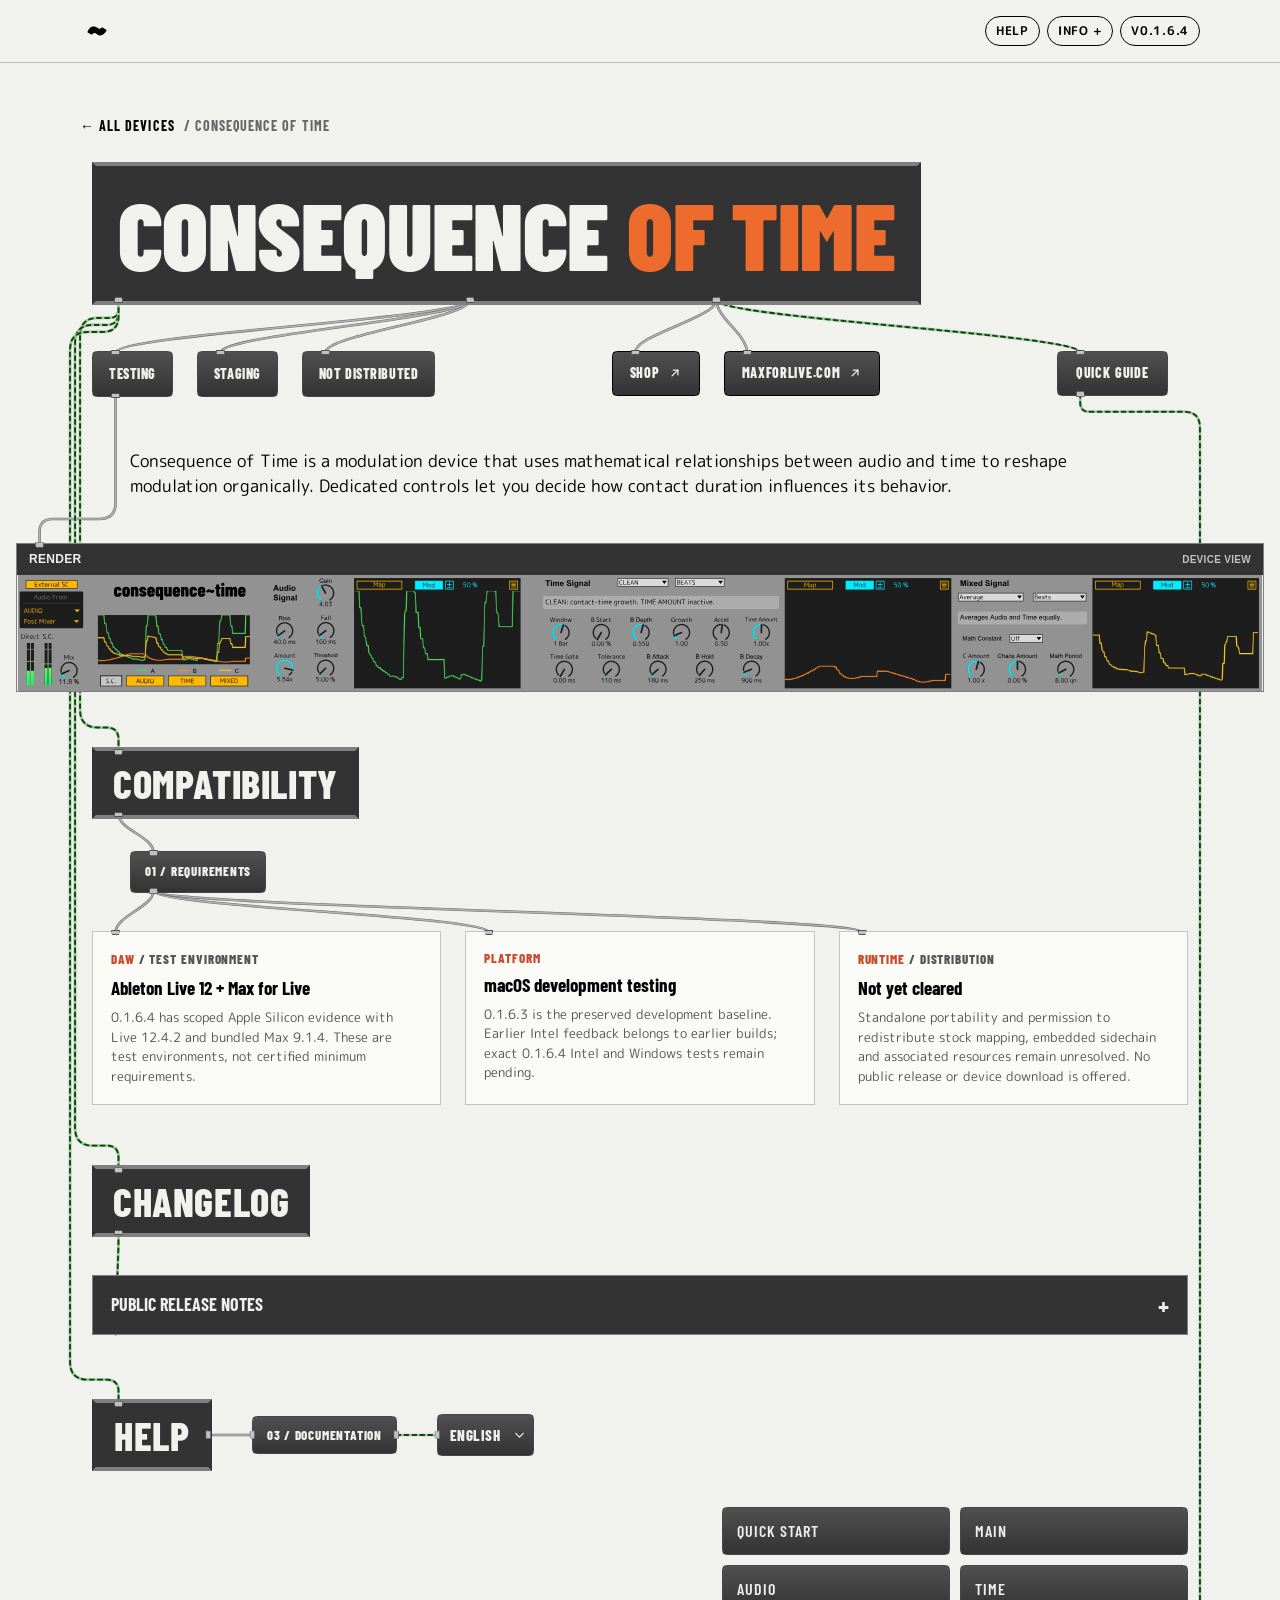
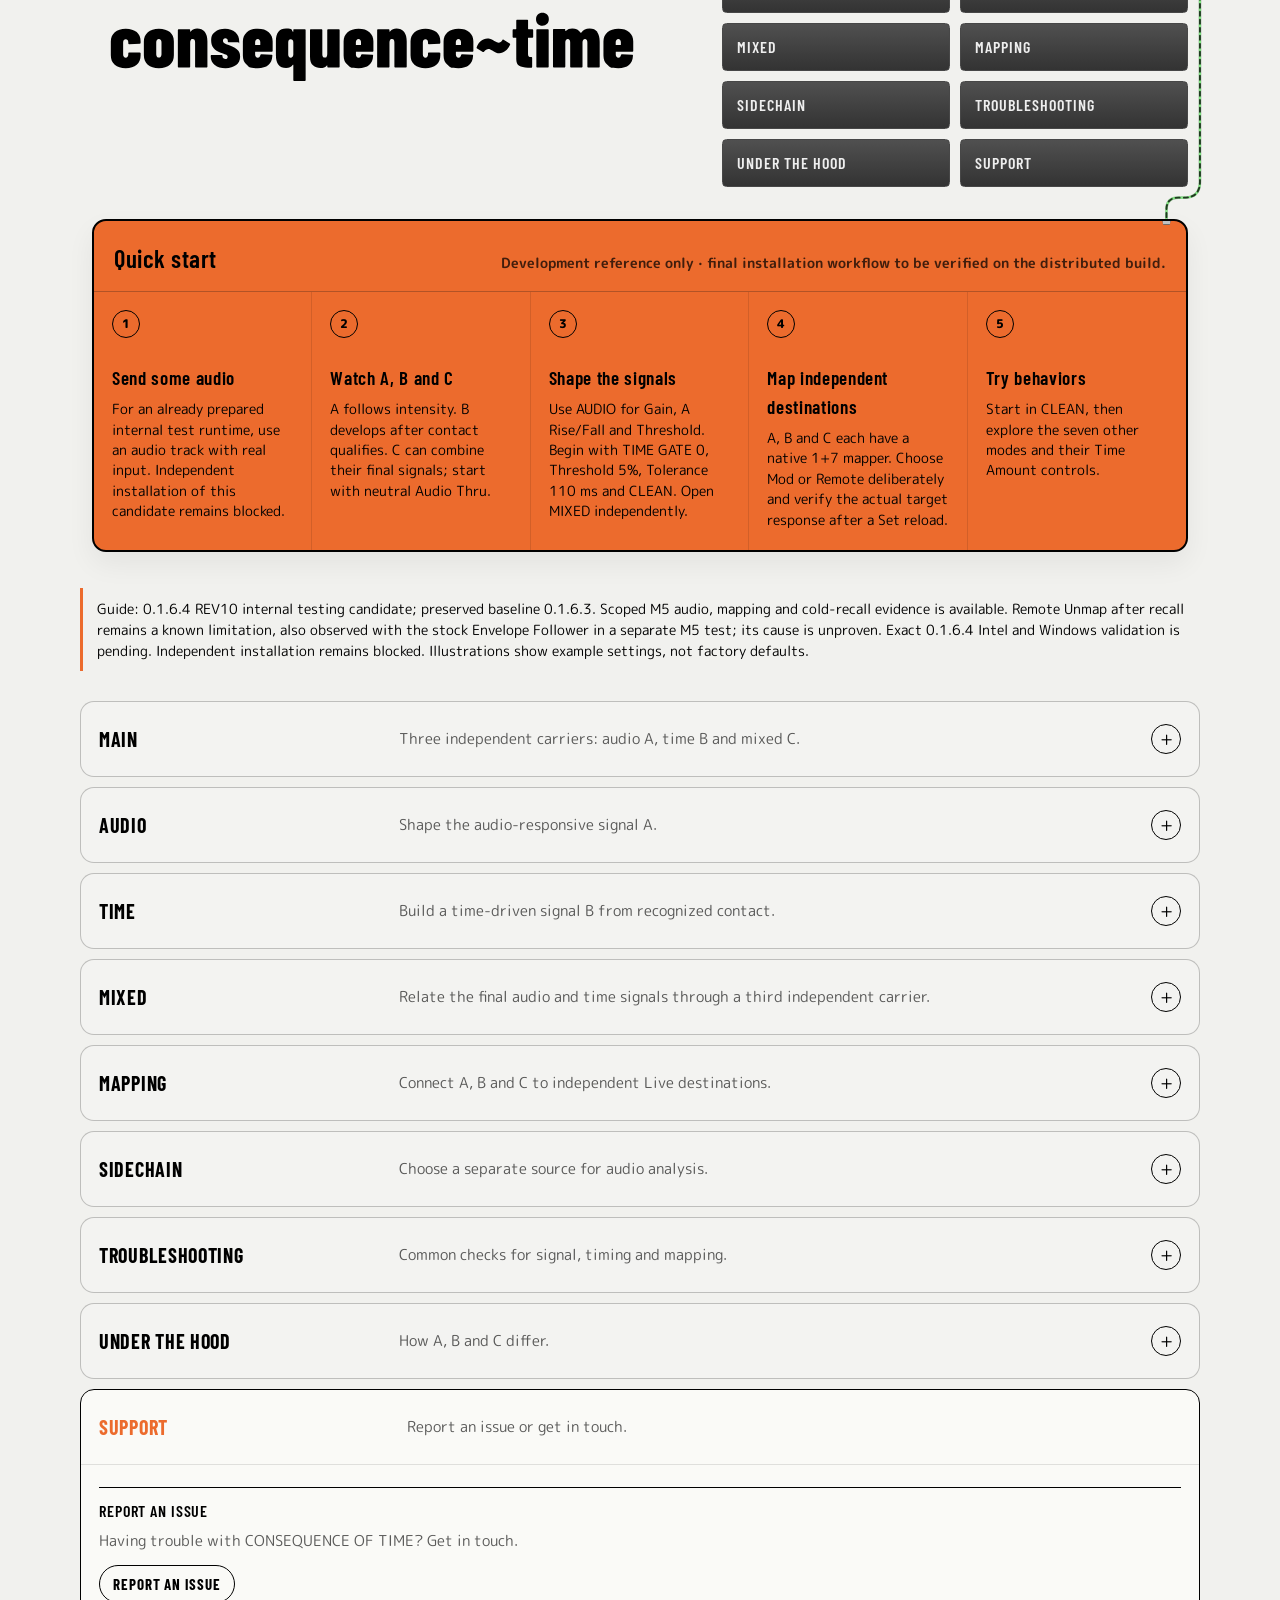
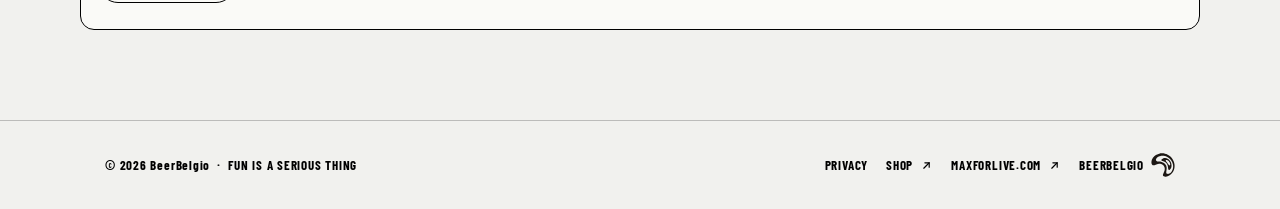
==== consequence-of-time/index.html @ 4d308d4b "Add files via upload" ====
<!DOCTYPE html>

<html lang="en"><head><meta charset="utf-8"/><meta content="width=device-width,initial-scale=1" name="viewport"/><meta content="Consequence of Time: B4M4L development documentation preview, compatibility and support." name="description"/><title>Consequence of Time — B4~M4L</title><link href="../assets/brand/favicon-tilde.svg" rel="icon" type="image/svg+xml"/>
<link href="../assets/fonts/barlow-condensed/font.css?v=1fdd6c9837" rel="stylesheet"/>
<link href="../assets/fonts/m-plus-rounded-1c/font.css?v=44ba9e7308" rel="stylesheet"/><link href="../assets/css/site.css?v=0f21d0e35e" rel="stylesheet"/>
<style>


    :root {
      --ink: #000000;
      --paper: #f1f1ee;
      --paper-2: #f4f4f0;
      --panel: #fafaf7;
      --accent: #ec6b2d;
      --accent-deep: #c94b2e;
      --green: #6a9e5d;
      --muted: rgba(0, 0, 0, 0.64);
      --hair: rgba(0, 0, 0, 0.11);
      --hair-strong: rgba(0, 0, 0, 0.22);
      --radius: 14px;
      --shadow: 0 12px 28px rgba(0, 0, 0, 0.06);
      --content: 1120px;
      --font-body: "M PLUS Rounded 1c", ui-rounded, system-ui, -apple-system, BlinkMacSystemFont, "Segoe UI", sans-serif;
      --font-display: "Barlow Condensed", "Arial Narrow", sans-serif;
      --mono: "SFMono-Regular", Consolas, "Liberation Mono", Menlo, monospace;
      --sticky-offset: 78px;
    }

    * { box-sizing: border-box; }
    html { scroll-behavior: smooth; }
    body {
      margin: 0;
      min-height: 100vh;
      background: var(--paper);
      color: var(--ink);
      font-family: var(--font-body);
      font-size: 15px;
      line-height: 1.52;
      -webkit-font-smoothing: antialiased;
      text-rendering: optimizeLegibility;
    }

    a { color: inherit; text-decoration-thickness: 1px; text-underline-offset: 3px; }
    button, summary { font: inherit; }
    .hero-brand,
    h1,
    .quick-header h2,
    .quick-step h3,
    .section-title,
    .card h3,
    .nav-link {
      font-family: var(--font-display);
    }

    .topbar {
      position: sticky;
      top: 0;
      z-index: 20;
      border-bottom: 1px solid var(--hair-strong);
      background: color-mix(in srgb, var(--paper) 92%, transparent);
      backdrop-filter: blur(14px);
      -webkit-backdrop-filter: blur(14px);
    }

    .topbar-inner {
      width: min(calc(100% - 20px), var(--content));
      margin: 0 auto;
      min-height: 62px;
      display: grid;
      grid-template-columns: auto minmax(0, 1fr) auto;
      align-items: center;
      gap: 12px;
      padding: 7px 0;
    }

    .brand {
      display: flex;
      align-items: center;
      min-width: 0;
      flex: 0 0 auto;
      color: inherit;
      text-decoration: none;
    }

    .mini-logo-wrap {
      position: relative;
      width: 34px;
      height: 34px;
      display: block;
      flex: 0 0 auto;
      transition: transform .15s ease;
    }
    .mini-logo {
      position: absolute;
      inset: 0;
      width: 34px;
      height: 34px;
      display: block;
      object-fit: contain;
      transition: opacity .15s ease;
    }
    .mini-logo.orange { opacity: 0; }
    .brand:hover .mini-logo.black,
    .brand:focus-visible .mini-logo.black { opacity: 0; }
    .brand:hover .mini-logo.orange,
    .brand:focus-visible .mini-logo.orange { opacity: 1; }
    .brand:active .mini-logo-wrap { transform: scale(.94); }

    .sticky-nav {
      display: none;
      min-width: 0;
      width: 100%;
      padding: 2px 0;
      gap: 6px;
    }
    body.nav-docked .sticky-nav {
      display: grid;
      grid-template-columns: repeat(7, minmax(0, 1fr)) minmax(110px, 1.7fr) repeat(3, minmax(0, 1fr));
    }

    .top-actions {
      display: flex;
      align-items: center;
      justify-content: flex-end;
      gap: 7px;
      flex-wrap: nowrap;
      justify-self: end;
      white-space: nowrap;
    }


    .chip, .mini-button, .nav-link {
      min-height: 30px;
      border: 1px solid var(--ink);
      border-radius: 999px;
      background: transparent;
      color: var(--ink);
      display: inline-flex;
      align-items: center;
      justify-content: center;
      gap: 7px;
      padding: 5px 10px;
      font-size: 12px;
      font-weight: 700;
      letter-spacing: 0.06em;
      text-transform: uppercase;
      text-decoration: none;
      white-space: nowrap;
    }


    .mini-button {
      cursor: pointer;
      transition: background .15s ease, color .15s ease, transform .15s ease;
    }
    .mini-button:hover { background: var(--ink); color: var(--paper); }
    .mini-button:active { transform: translateY(1px); }
    .mini-button.is-negative {
      background: var(--ink);
      color: var(--paper);
    }
    .mini-button.is-negative:hover {
      background: transparent;
      color: var(--ink);
    }
main {
      width: min(calc(100% - 28px), var(--content));
      margin: 0 auto;
      padding: 52px 0 90px;
    }

    .hero {
      display: grid;
      grid-template-columns: minmax(0, 1.12fr) minmax(340px, .88fr);
      gap: 38px;
      align-items: stretch;
      margin-bottom: 32px;
    }

    .eyebrow {
      margin: 0 0 10px;
      font-size: 12px;
      font-weight: 800;
      letter-spacing: 0.12em;
      text-transform: uppercase;
      color: var(--accent-deep);
    }

    h1 {
      margin: 0;
      font-family: var(--font-display);
      font-size: clamp(78px, 10.4vw, 136px);
      line-height: .9;
      letter-spacing: .025em;
      font-weight: 900;
      text-transform: uppercase;
      white-space: nowrap;
    }

    .hero-lede {
      max-width: 720px;
      margin: 0;
      font-size: clamp(17px, 1.9vw, 22px);
      line-height: 1.34;
      letter-spacing: -0.01em;
      font-weight: 400;
    }

    .hero-copy {
      min-height: 100%;
      display: flex;
      flex-direction: column;
      justify-content: space-between;
      align-items: flex-start;
    }

    .hero-brand {
      margin: 0;
      font-family: var(--font-display);
      font-size: clamp(18px, 2.2vw, 28px);
      line-height: 1;
      font-weight: 600;
      letter-spacing: .05em;
      text-transform: uppercase;
    }

    .hero-menu {
      align-self: stretch;
      display: grid;
      grid-template-columns: repeat(2, minmax(0, 1fr));
      grid-auto-rows: 1fr;
      gap: 10px;
      padding: 0;
    }

    .hero-menu .nav-link {
      min-height: 48px;
      justify-content: flex-start;
      border-radius: 12px;
      padding: 10px 14px;
      font-size: 16px;
      font-weight: 600;
    }

    .sticky-nav .nav-link {
      width: 100%;
      min-height: 32px;
      border-radius: 999px;
      padding: 5px 10px;
      font-size: 13px;
      font-weight: 600;
      letter-spacing: .045em;
    }

    .nav-link {
      border-color: var(--hair-strong);
      transition: border-color .15s ease, background .15s ease, color .15s ease;
    }
    .nav-link:hover { border-color: var(--ink); background: rgba(255,255,255,.18); }
    .nav-link.active { border-color: var(--accent); background: var(--accent); color: var(--ink); }



    .quick-start {
      scroll-margin-top: var(--sticky-offset);
      border: 2px solid var(--ink);
      border-radius: var(--radius);
      background: var(--accent);
      color: var(--ink);
      box-shadow: var(--shadow);
      overflow: hidden;
      margin-bottom: 18px;
    }

    .quick-header {
      display: flex;
      align-items: baseline;
      justify-content: space-between;
      gap: 18px;
      padding: 18px 20px 14px;
      border-bottom: 1px solid rgba(28, 23, 19, .28);
    }
    .quick-header h2 {
      margin: 0;
      font-size: 25px;
      font-weight: 600;
      letter-spacing: .02em;
    }
    .quick-header p {
      margin: 0;
      font-size: 14px;
      font-weight: 600;
      opacity: .72;
    }

    .quick-grid {
      display: grid;
      grid-template-columns: repeat(6, minmax(0, 1fr));
    }

    .quick-step {
      min-height: 238px;
      padding: 18px 18px 20px;
      display: flex;
      flex-direction: column;
      align-items: stretch;
      gap: 16px;
      border-right: 1px solid rgba(28, 23, 19, .28);
      border-bottom: 1px solid rgba(28, 23, 19, .28);
      grid-column: span 2;
    }
    .quick-step:nth-child(3) { border-right: 0; }
    .quick-step:nth-child(4),
    .quick-step:nth-child(5) {
      grid-column: span 3;
      border-bottom: 0;
    }
    .quick-step:nth-child(5) { border-right: 0; }
    .quick-step.no-media { min-height: 168px; }
    .quick-copy { min-width: 0; }
    .quick-media {
      margin: auto 0 0;
      border: 1px solid rgba(28, 23, 19, .38);
      border-radius: 10px;
      overflow: hidden;
      background: rgba(255,255,255,.26);
      min-height: 118px;
      display: grid;
      place-items: center;
    }
    .quick-media img {
      display: block;
      width: 100%;
      height: auto;
      max-height: 210px;
      object-fit: contain;
    }
    .step-no {
      display: block;
      width: 28px;
      height: 28px;
      border: 1.5px solid var(--ink);
      border-radius: 50%;
      line-height: 25px;
      text-align: center;
      font-weight: 800;
      font-size: 12px;
      margin-bottom: 26px;
    }
    .quick-step h3 {
      margin: 0 0 6px;
      font-size: 19px;
      font-weight: 600;
      letter-spacing: .035em;
    }
    .quick-step p {
      margin: 0;
      font-size: 14px;
      line-height: 1.46;
    }

    .manual {
      display: grid;
      gap: 10px;
    }

    details.manual-section,
    section.manual-section.support-section {
      border: 1px solid var(--hair-strong);
      border-radius: var(--radius);
      background: rgba(255,255,255,.18);
      overflow: hidden;
      scroll-margin-top: var(--sticky-offset);
      transition: background .15s ease, border-color .15s ease;
    }
    details.manual-section[open] {
      background: var(--panel);
      border-color: var(--ink);
    }
    details.manual-section[open] .section-title { color: var(--accent); }

    details.manual-section > summary,
    .support-section > .support-heading {
      list-style: none;
      cursor: pointer;
      display: grid;
      grid-template-columns: minmax(150px, .55fr) minmax(0, 1.45fr) auto;
      gap: 24px;
      align-items: center;
      min-height: 74px;
      padding: 14px 18px;
      user-select: none;
    }
    details.manual-section > summary::-webkit-details-marker { display: none; }
    .support-section {
      background: var(--panel) !important;
      border-color: var(--ink) !important;
    }
    .support-section .section-title { color: var(--accent); }
    .support-section > .support-heading { cursor: default; }

    /* Only the Support email control: 125% size and high-contrast interaction. */
    #support-email {
      min-height: 38px;
      padding: 7px 13px;
      font-size: 15px;
      background: transparent;
      border: 1px solid var(--ink);
      color: var(--ink);
      touch-action: manipulation;
    }
    #support-email:hover,
    #support-email:active,
    #support-email:focus-visible {
      background: var(--accent);
      color: var(--ink);
    }
    #support-email:focus-visible {
      outline: 2px solid var(--ink);
      outline-offset: 3px;
    }

    .section-title {
      font-size: 20px;
      font-weight: 700;
      letter-spacing: .035em;
      text-transform: uppercase;
    }
    .section-summary {
      color: var(--muted);
      font-size: 15px;
    }
    .section-toggle {
      width: 30px;
      height: 30px;
      border-radius: 50%;
      border: 1px solid var(--ink);
      display: grid;
      place-items: center;
      font-size: 18px;
      line-height: 1;
      transition: transform .18s ease, background .18s ease, color .18s ease;
    }
    details[open] .section-toggle {
      transform: rotate(45deg);
      background: var(--ink);
      color: var(--paper);
    }

    .section-body {
      border-top: 1px solid var(--hair);
      padding: 22px 18px 24px;
    }

    .section-grid {
      display: grid;
      grid-template-columns: repeat(2, minmax(0, 1fr));
      gap: 12px;
    }
    .section-grid.three { grid-template-columns: repeat(3, minmax(0, 1fr)); }

    .card {
      border-top: 1px solid var(--ink);
      padding: 11px 0 2px;
    }
    .card h3 {
      margin: 0 0 7px;
      font-size: 16px;
      font-weight: 600;
      text-transform: uppercase;
      letter-spacing: .055em;
    }
    .card p, .card li {
      font-size: 15px;
      color: var(--muted);
    }
    .card p { margin: 0; }
    .card ul, .card ol { margin: 8px 0 0; padding-left: 18px; }
    .card li + li { margin-top: 5px; }

    .control-table {
      display: grid;
      grid-template-columns: minmax(120px, .58fr) minmax(0, 1.42fr);
      border-top: 1px solid var(--ink);
      margin-top: 4px;
    }
    .control-table > div {
      padding: 9px 0;
      border-bottom: 1px solid var(--hair);
      font-size: 15px;
    }
    .control-table .label {
      padding-right: 16px;
      font-weight: 750;
      letter-spacing: .02em;
    }
    .control-table .value { color: var(--muted); }

    .pill-list {
      display: flex;
      flex-wrap: wrap;
      gap: 7px;
      margin-top: 9px;
    }
    .pill {
      border: 1px solid var(--hair-strong);
      border-radius: 999px;
      padding: 4px 8px;
      font-size: 12.5px;
      font-weight: 700;
      letter-spacing: .025em;
    }

    .callout {
      border: 1px solid var(--ink);
      border-left-width: 7px;
      border-radius: 10px;
      padding: 13px 14px;
      margin-top: 14px;
      background: rgba(255,255,255,.18);
    }
    .callout.warning { border-left-color: var(--accent-deep); }
    .callout.ok { border-left-color: var(--green); }
    .callout strong {
      display: block;
      margin-bottom: 4px;
      font-size: 12px;
      text-transform: uppercase;
      letter-spacing: .07em;
    }
    .callout p { margin: 0; font-size: 15px; color: var(--muted); }

    .status-line {
      display: flex;
      gap: 8px;
      align-items: center;
      flex-wrap: wrap;
      margin-top: 10px;
    }
    .state-dot {
      width: 8px;
      height: 8px;
      border-radius: 50%;
      background: var(--hair-strong);
    }
    .state-dot.ok { background: var(--green); }
    .state-dot.progress { background: var(--accent); }
    .state-dot.planned { background: var(--accent-deep); }
    .status-copy { font-size: 13.5px; color: var(--muted); }

    code {
      font-family: var(--mono);
      font-size: .92em;
      background: rgba(28,23,19,.07);
      border-radius: 5px;
      padding: 1px 4px;
    }

    .help-media {
      margin-top: 16px;
      border: 1px solid var(--hair-strong);
      border-radius: 12px;
      overflow: hidden;
      background: var(--panel);
    }
    .help-media img {
      display: block;
      width: 100%;
      height: auto;
    }
    .help-media figcaption {
      padding: 9px 11px;
      border-top: 1px solid var(--hair);
      color: var(--muted);
      font-size: 13px;
    }

    .footer {
      display: grid;
      grid-template-columns: minmax(0, 1fr) auto minmax(0, 1fr);
      align-items: center;
      gap: 16px;
      margin-top: 48px;
      padding-top: 16px;
      border-top: 2px solid var(--ink);
      font-size: 12px;
      color: var(--muted);
      white-space: nowrap;
    }
    .footer-left { justify-self: start; min-width: 0; }
    .footer-center { justify-self: center; color: var(--ink); font-weight: 700; }
    .footer-right { justify-self: end; }
    .footer a { color: inherit; text-decoration: none; }
    .footer a:hover, .footer a:focus-visible { color: var(--accent-deep); }
    .footer-wordmark {
      display: block;
      width: 96px;
      height: auto;
    }

    .manifest-error {
      display: none;
      margin: 18px 0;
      border: 2px solid var(--accent-deep);
      border-radius: var(--radius);
      padding: 16px;
      background: rgba(201,75,46,.07);
      font-size: 14px;
    }
    .manifest-error.visible { display: block; }

    @media (max-width: 860px) {
      .hero { grid-template-columns: 1fr; align-items: start; }
      .hero-menu { min-height: 260px; }
      body.nav-docked .topbar-inner { grid-template-columns: auto minmax(0,1fr) auto; }
      body.nav-docked .sticky-nav {
        grid-column: 1 / -1;
        grid-row: 2;
        grid-template-columns: repeat(auto-fit, minmax(110px, 1fr));
      }
      body.nav-docked .sticky-nav .nav-link {
        min-height: 34px;
        padding: 6px 10px;
        font-size: 15px;
        letter-spacing: .045em;
      }
      .quick-grid { grid-template-columns: repeat(2, minmax(0, 1fr)); }
      .quick-step,
      .quick-step:nth-child(4),
      .quick-step:nth-child(5) {
        grid-column: auto;
        border-right: 1px solid rgba(28, 23, 19, .28);
        border-bottom: 1px solid rgba(28, 23, 19, .28);
      }
      .quick-step:nth-child(2n) { border-right: 0; }
      .quick-step:last-child { grid-column: 1 / -1; border-right: 0; border-bottom: 0; }
      .quick-media { min-height: 110px; }
      details.manual-section > summary, .support-section > .support-heading { grid-template-columns: minmax(130px,.6fr) 1fr auto; gap: 16px; }
      .section-grid.three { grid-template-columns: 1fr 1fr; }
    }

    @media (max-width: 620px) {
      :root { --sticky-offset: 128px; }
      .topbar-inner { padding: 7px 0; gap: 7px; }
      .top-actions { justify-self: end; gap: 5px; }
      .chip, .mini-button { min-height: 28px; padding: 4px 8px; font-size: 10.5px; }
      #support-email { min-height: 35px; padding: 5px 10px; font-size: 13.125px; }
      .mini-logo { width: 32px; height: 32px; }
      body.nav-docked .sticky-nav {
        grid-column: 1 / -1;
        grid-row: 2;
        display: grid;
        grid-template-columns: repeat(auto-fit, minmax(110px, 1fr));
        gap: 5px;
        width: 100%;
      }
      .sticky-nav .nav-link {
        min-height: 34px;
        padding: 6px 6px;
        font-size: 15px;
        letter-spacing: .025em;
        overflow: hidden;
        text-overflow: ellipsis;
      }
      .hero-menu { grid-template-columns: 1fr 1fr; min-height: 300px; }
      .hero-menu .nav-link { font-size: 15px; min-height: 50px; }
      main { padding-top: 34px; }
      h1 { font-size: clamp(66px, 20vw, 96px); line-height: .92; letter-spacing: .02em; }
      .quick-grid { grid-template-columns: 1fr; }
      .quick-step,
      .quick-step:nth-child(4),
      .quick-step:nth-child(5),
      .quick-step:nth-child(2n) {
        grid-column: auto;
        border-right: 0;
        border-bottom: 1px solid rgba(28, 23, 19, .28);
        padding: 18px;
      }
      .quick-step:last-child { border-bottom: 0; }
      details.manual-section > summary, .support-section > .support-heading { grid-template-columns: 1fr auto; gap: 10px; }
      .section-summary { grid-column: 1 / -1; grid-row: 2; }
      .section-grid, .section-grid.three { grid-template-columns: 1fr; }
      .control-table { grid-template-columns: 1fr; }
      .control-table .label { padding-bottom: 1px; border-bottom: 0; }
      .control-table .value { padding-top: 1px; }
      .footer {
        grid-template-columns: minmax(0, 1fr) auto minmax(0, 1fr);
        gap: 6px;
        font-size: clamp(8.5px, 2.45vw, 10.5px);
      }
      .footer-wordmark { width: clamp(62px, 18vw, 82px); }
    }

    @media (prefers-reduced-motion: reduce) {
      *, *::before, *::after { scroll-behavior: auto !important; transition: none !important; }
    }
  

    .mini-logo.single { position: static; width: 20px; height: 20px; }
    .sticky-nav { display:flex; align-items:center; gap:6px; flex-wrap:wrap; min-width:0; width:100%; padding:2px 0; }
    .sticky-nav .section-link { display:none; }
    .sticky-nav .nav-help-link { display:inline-flex; }
    body.nav-docked .sticky-nav .nav-help-link { display:none; }
    body.nav-docked .sticky-nav .section-link { display:inline-flex; }
    body.nav-docked .sticky-nav { display:flex; }
    .topbar-inner { grid-template-columns:auto minmax(0,1fr) auto; }
    .top-actions { gap:7px; }
    .device-actions a .link-arrow, .site-home-footer .link-arrow, .topbar .link-arrow { width:14px; height:14px; }
    .hero-device-wordmark { display:block; width:min(100%,540px); height:auto; }
    .hero-copy { justify-content:center; }
    .support-button { min-height:38px; padding:11px 20px; font:700 14px/1 var(--font-display); letter-spacing:.06em; text-transform:uppercase; border:1px solid var(--ink); border-radius:999px; background:transparent; color:var(--ink); display:inline-flex; align-items:center; justify-content:center; text-decoration:none; transition:background .15s ease,color .15s ease,transform .15s ease; }
    .support-button:hover, .support-button:focus-visible { background:var(--accent); color:var(--ink); }
    .support-button:active { transform:translateY(1px); }
    .site-device-footer { margin-top:32px; border-top:1px solid #888; padding:23px 0 45px; }
    .site-device-footer .site-shell { width:min(calc(100% - 28px), var(--content)); margin:0 auto; display:flex; justify-content:space-between; gap:20px; align-items:center; flex-wrap:wrap; }
    .link-arrow { display:inline-flex; width:14px; height:14px; flex:0 0 auto; }
    .link-arrow svg { width:100%; height:100%; display:block; stroke:currentColor; }
    .device-card:hover .link-arrow, .device-card:focus-visible .link-arrow { color: var(--accent); }

    .site-device-footer nav { display:flex; gap:20px; flex-wrap:wrap; }
    .site-device-footer a { color:inherit; text-decoration:none; font:700 14px var(--font-display); }
    .site-footer-brand { display:flex; align-items:center; gap:18px; flex-wrap:wrap; }
    .site-footer-beerbelgio { display:inline-flex; align-items:center; gap:10px; text-decoration:none; font:700 14px var(--font-display); }
    .site-footer-beerbelgio img { width:24px; height:24px; display:block; }
    .site-footer-meta { font:700 13px var(--font-display); letter-spacing:.06em; }
    .site-home-footer a:hover, .site-home-footer a:focus-visible, .device-actions a:hover, .device-actions a:focus-visible { color: var(--accent-deep); }
    .device-actions a, .site-home-footer a { display:inline-flex; align-items:center; gap:8px; }
    .device-cover-copy h2 { margin-bottom:24px; }
    .section-title { font-family: var(--font-display); }
    .chip { flex:0 0 auto; }
    @media(max-width:900px){ .sticky-nav .nav-link{white-space:normal; min-width:0;} }
    @media(max-width:700px){ .topbar-inner { grid-template-columns:auto minmax(0,1fr) auto; } .sticky-nav { justify-content:flex-start; } }
    @media(max-width:620px){ .hero-menu { grid-template-columns:repeat(2,minmax(0,1fr)); } .hero-menu .nav-link{white-space:normal; overflow-wrap:anywhere;} .site-device-footer .site-shell, .site-footer-brand { align-items:flex-start; } .site-footer-brand{gap:10px; flex-direction:column;} }

  
    /* v0.3: consistent device overview, landscape device screenshot area. */
    .device-cover {display:flex;flex-direction:column;gap:26px;min-height:0;margin-bottom:58px;}
    .device-cover-copy {display:flex;flex-direction:column;align-items:flex-start;min-width:0;max-width:100%;}
    .device-cover-copy > p {max-width:90ch;}
    .device-cover-art {width:100%;aspect-ratio:2.6/1;min-height:235px;max-height:470px;padding:35px;}
    .device-cover-art img {max-height:300px;width:100%;max-width:850px;object-fit:contain;}
    .device-cover-copy h2 {font-size:clamp(57px,8.2vw,110px);line-height:.83;}
    .topbar-inner {display:grid;grid-template-columns:auto minmax(0,1fr) auto;align-items:center;gap:12px;min-height:62px;}
    .top-actions {grid-column:3;grid-row:1;display:flex;align-items:center;justify-self:end;gap:7px;flex-wrap:nowrap;white-space:nowrap;}
    .nav-help-button {display:inline-flex;min-width:0;flex:0 0 auto;}
    .sticky-nav,.sticky-nav .section-link {display:none;}
    body.nav-docked .nav-help-button {display:none;}
    body.nav-docked .sticky-nav {display:grid;grid-column:2;grid-row:1;grid-template-columns:repeat(12,minmax(0,1fr));align-items:stretch;gap:5px;width:100%;min-width:0;}
    body.nav-docked .sticky-nav .section-link {display:flex;width:100%;min-width:0;min-height:32px;padding:5px 4px;white-space:normal;overflow-wrap:anywhere;text-overflow:clip;text-align:center;font-size:clamp(10px,.9vw,13px);line-height:1.1;}
    .hero-copy {justify-content:center;}
    .hero-device-wordmark {max-width:560px;width:min(100%,560px);max-height:200px;object-fit:contain;object-position:left center;}
    .site-home-footer .site-shell {width:min(calc(100% - 28px),var(--content));}
    @media (max-width:1020px) {
      body.nav-docked .topbar-inner {grid-template-columns:auto minmax(0,1fr) auto;}
      body.nav-docked .sticky-nav {grid-column:1/-1;grid-row:2;grid-template-columns:repeat(auto-fit,minmax(82px,1fr));}
      body.nav-docked .sticky-nav .section-link {min-height:33px;font-size:12px;padding:6px 7px;}
    }
    @media (max-width:620px) {
      .device-cover-art {aspect-ratio:2/1;min-height:180px;padding:22px;}
      .device-cover-copy h2 {font-size:clamp(46px,12vw,73px);}
      .topbar-inner {gap:7px;}
      body.nav-docked .sticky-nav {grid-template-columns:repeat(auto-fit,minmax(82px,1fr));gap:5px;}
      body.nav-docked .sticky-nav .section-link {min-height:34px;line-height:1.15;font-size:13px;padding:6px 5px;}
      .hero-device-wordmark{max-height:145px;}
    }

    /* Keep the COT overview title at the same visual scale as Bridge while fitting its longer word. */
    @media(min-width:1021px) {body.nav-docked .sticky-nav {grid-template-columns:repeat(10,minmax(0,1fr));}}
    .cot-page .device-cover-copy h2 {font-size:clamp(49px,7.5vw,104px);}
    @media(max-width:620px) {.cot-page .device-cover-copy h2 {font-size:clamp(43px,10.8vw,65px);}}

  
    /* V0.4: centre the tilde optically within its 34px header slot. */
    .topbar .brand { display:inline-flex; align-items:center; justify-content:center; min-height:34px; }
    .topbar .mini-logo-wrap { display:grid; place-items:center; width:34px; height:34px; }
    .topbar .mini-logo.single { display:block; position:static; width:20px; height:20px; margin:0; }

  
/* B4~M4L v0.6: documentation locale control and rectangular action system. */
.art-bridge{aspect-ratio:auto;height:clamp(130px,14vw,190px);min-height:0;}
.device-release-row .preview-state,.device-release-row .device-actions a{border-radius:0;min-height:41px;display:inline-flex;align-items:center;justify-content:center;padding:10px 14px;margin:0;line-height:1.2;font-family:var(--font-display);font-size:14px;}
.device-release-row{gap:8px;margin-bottom:23px;}
.device-release-row .device-actions{gap:8px;}
.device-cover-art{width:100%;aspect-ratio:2.6;min-height:0;padding:24px;border-color:rgba(0,0,0,.28);}
.device-cover-art img{max-height:100%;width:100%;height:100%;object-fit:contain;}
.help-entry{display:flex;flex-wrap:wrap;gap:14px;}
.help-entry-left{display:inline-flex;flex-wrap:wrap;align-items:center;gap:12px;min-width:0;}
.help-locale-arrow{width:18px;height:18px;display:inline-flex;align-items:center;justify-content:center;color:var(--accent-deep);}
.help-locale-arrow svg{width:100%;height:100%;}
.help-language-control{position:relative;display:inline-flex;align-items:center;line-height:1;}
.help-language-control select{font:800 15px/1.1 var(--font-display);letter-spacing:.05em;text-transform:uppercase;color:var(--ink);background:transparent;border:0;border-radius:0;appearance:none;-webkit-appearance:none;cursor:pointer;padding:4px 20px 4px 0;width:auto;min-width:4.6em;field-sizing:content;}
.help-language-control select:focus-visible{outline:2px solid var(--accent);outline-offset:3px;}
.help-language-control .select-chevron{position:absolute;right:2px;top:50%;transform:translateY(-55%);pointer-events:none;font:800 18px/1 var(--font-display);}
.help-entry-right{margin-left:auto;}
.help-figure{display:block;width:100%;margin:0 0 22px;padding:16px;border:1px solid var(--hair-strong);background:var(--panel);}
.help-figure img{display:block;width:100%;max-height:600px;object-fit:contain;}
.b4-translation-dialog{max-width:min(490px,calc(100vw - 28px));padding:0;border:1px solid #000;border-radius:0;background:var(--paper);color:var(--ink);box-shadow:0 18px 60px rgba(0,0,0,.22);}
.b4-translation-dialog::backdrop{background:rgba(0,0,0,.48);}
.translation-dialog-inner{padding:25px;}
.translation-dialog-inner h2{font:800 30px/1 var(--font-display);margin:0 0 18px;}
.translation-dialog-inner p{font:400 14px/1.55 var(--font-body);margin:0 0 12px;}
.translation-dialog-actions{display:flex;align-items:center;justify-content:flex-end;gap:10px;flex-wrap:wrap;margin-top:22px;}
.translation-dialog-actions a,.translation-dialog-actions button{padding:9px 13px;border:1px solid #000;background:transparent;color:var(--ink);text-decoration:none;cursor:pointer;font:800 14px var(--font-display);}
.translation-dialog-actions a:hover,.translation-dialog-actions button:hover,.translation-dialog-actions a:focus-visible,.translation-dialog-actions button:focus-visible{background:var(--accent);color:#000;}
@media(max-width:600px){.help-entry{gap:9px}.help-entry-left{gap:8px}.help-language-control select{font-size:13px}.help-figure{padding:8px}.device-release-row .preview-state,.device-release-row .device-actions a{font-size:12px;min-height:36px}}


/* V0.7: locale dropdown consistent with paper-style documentation heading. */
.help-language-control{display:inline-flex;align-items:center;position:relative;max-width:100%;}
.help-language-control select{appearance:none;-webkit-appearance:none;field-sizing:content;width:auto!important;max-width:100%;border:none!important;border-radius:0!important;background:transparent;padding:3px 21px 3px 0!important;margin:0;font:800 15px/1.2 var(--font-display);letter-spacing:.02em;cursor:pointer;}
.help-language-control .select-chevron{display:flex;position:absolute;right:0;top:50%;transform:translateY(-50%);width:14px;height:14px;pointer-events:none;font-size:0;}
.help-language-control .locale-chevron{display:block;width:14px;height:14px;}
.help-language-control select:focus-visible{outline:2px solid var(--accent)!important;outline-offset:3px;}


/* v0.7: no chopped words in sticky navigation; use rows at narrow widths. */
body.nav-docked .sticky-nav{display:flex!important;flex-wrap:wrap;align-items:center;justify-content:flex-start;gap:5px;grid-template-columns:none!important;}
body.nav-docked .sticky-nav .nav-link{flex:0 0 auto!important;width:auto!important;min-width:0!important;white-space:nowrap!important;overflow-wrap:normal!important;word-break:normal!important;font-size:12px!important;line-height:1.05!important;padding:6px 9px!important;min-height:30px!important;}
@media(max-width:700px){body.nav-docked .sticky-nav{gap:4px}body.nav-docked .sticky-nav .nav-link{font-size:11px!important;padding:5px 7px!important;}}

</style><link href="../assets/css/i18n.css?v=8f5609008d" rel="stylesheet"/><style>
/* V0.5 horizontal overview title: outranks the legacy inline device page rules. */
.device-cover-copy h2.device-one-line {font-size:clamp(20px,4.7vw,78px)!important;line-height:1!important;letter-spacing:-.006em!important;white-space:nowrap!important;}
@media(max-width:400px) { .device-cover-copy h2.device-one-line {font-size:clamp(19px,5vw,27px)!important;} }
</style><link rel="stylesheet" href="../assets/css/max-components.css?v=dbfc8ded10"/>
<link rel="stylesheet" href="../assets/css/max-style.css?v=45e7fad548"/><script defer src="../assets/js/max-cords.js?v=e87f58e393"></script><script defer src="../assets/js/max-home.js?v=7aad1e80af"></script><script defer src="help/help-manifest.js?v=949b5635fa"></script><script defer src="../assets/js/device-docs.js?v=bb64785fd5"></script></head><body class="cot-page">
<header class="topbar">
<div class="topbar-inner">
<a aria-label="B4M4L home" class="brand" href="../index.html">
<span aria-hidden="true" class="mini-logo-wrap">
<img alt="" class="mini-logo single" src="../assets/brand/favicon-tilde.svg"/>
</span>
</a>
<nav aria-label="Documentation navigation" class="sticky-nav">
<a class="nav-link section-link max-message" href="#quick-start">Quick</a>
<a class="nav-link section-link max-message" href="#main">Main</a>
<a class="nav-link section-link max-message" href="#audio">Audio</a>
<a class="nav-link section-link max-message" href="#time">Time</a>

<a class="nav-link section-link max-message" href="#mixed">MIXED</a><a class="nav-link section-link max-message" href="#mapping">Mapping</a>
<a class="nav-link section-link max-message" href="#sidechain">Sidechain</a>
<a class="nav-link section-link max-message" href="#troubleshooting">Trouble</a>
<a class="nav-link section-link max-message" href="#architecture">Under</a>
<a class="nav-link section-link max-message" href="#support">Support</a>
</nav><div class="top-actions">
<a class="mini-button nav-help-button" href="#help">HELP</a><button aria-pressed="false" class="mini-button" id="info-toggle" type="button">INFO +</button><span class="chip" data-cot-build>v0.1.6.4</span></div></div></header>
<main><div class="site-breadcrumb"><a href="../index.html">← ALL DEVICES</a><span> / CONSEQUENCE OF TIME</span></div>
<div class="max-device-overview" data-patch-graph><section aria-label="Consequence of Time overview" class="device-cover"><div class="device-cover-copy"><div class="max-newobj max-device-title"><h2 data-device-title="" aria-label="CONSEQUENCE OF TIME" class="device-one-line"><span>CONSEQUENCE</span> <em>OF TIME</em></h2><span class="max-port outlet" data-port="title-state" aria-hidden="true" style="--port-x:45%"></span><span class="max-port outlet" data-port="title-actions" aria-hidden="true" style="--port-x:75%"></span><span class="max-port outlet" data-port="title-sections" aria-hidden="true" style="--port-x:18px"></span></div><div class="device-release-row"><div class="device-states" aria-label="Development status"><span class="preview-state max-message"><span class="max-port inlet" data-port="state-in" aria-hidden="true"></span><span class="max-port outlet" data-port="state-out" aria-hidden="true"></span>TESTING</span><span class="preview-state max-message"><span class="max-port inlet" data-port="staging-in" aria-hidden="true"></span>STAGING</span><span class="preview-state max-message"><span class="max-port inlet" data-port="distribution-in" aria-hidden="true"></span>NOT DISTRIBUTED</span></div><div class="device-actions"><a class="max-message" href="https://ko-fi.com/beerbelgio" rel="noopener noreferrer" target="_blank"><span class="max-port inlet" data-port="action-1" aria-hidden="true"></span>SHOP <span aria-hidden="true" class="link-arrow"><svg fill="none" stroke="currentColor" stroke-linecap="round" stroke-linejoin="round" stroke-width="2.2" viewbox="0 0 24 24" xmlns="http://www.w3.org/2000/svg"><path d="M7 17 17 7"></path><path d="M9 7h8v8"></path></svg></span></a><a class="max-message" href="https://maxforlive.com/profile/user/BeerBelgio" rel="noopener noreferrer" target="_blank"><span class="max-port inlet" data-port="action-2" aria-hidden="true"></span>MAXFORLIVE.COM <span aria-hidden="true" class="link-arrow"><svg fill="none" stroke="currentColor" stroke-linecap="round" stroke-linejoin="round" stroke-width="2.2" viewbox="0 0 24 24" xmlns="http://www.w3.org/2000/svg"><path d="M7 17 17 7"></path><path d="M9 7h8v8"></path></svg></span></a></div><a class="max-message max-quick-guide nav-link" href="#quick-start"><span class="max-port inlet" data-port="quick-guide-in" aria-hidden="true"></span>QUICK GUIDE<span class="max-port outlet" data-port="quick-guide-out" aria-hidden="true"></span></a></div><p>Consequence of Time is a modulation device that uses mathematical relationships between audio and time to reshape modulation organically. Dedicated controls let you decide how contact duration influences its behavior.</p></div><div class="max-render"><span class="max-port inlet" data-port="render-in" aria-hidden="true"></span><div class="max-window-title">RENDER <span>DEVICE VIEW</span></div><div aria-label="Consequence of Time full interface" class="device-cover-art max-render-content cot-render"><a href="../assets/device-illustrations/cot/total.svg" target="_blank" rel="noopener" aria-label="Open the full Consequence of Time interface SVG"><img width="1860" height="173" alt="Consequence of Time: sidechain, MAIN, Audio, Time and Mixed panels" src="../assets/device-illustrations/cot/total.svg"/></a></div></div></section>
<section aria-labelledby="compatibility-heading" class="public-section"><div class="public-section-header"><span class="site-kicker max-message"><span class="max-port inlet" data-port="compat-number" aria-hidden="true"></span>01 / REQUIREMENTS<span class="max-port outlet" data-port="requirements-out" aria-hidden="true"></span></span><h2 class="max-newobj" id="compatibility-heading"><span class="max-port inlet" data-port="compat-in" aria-hidden="true"></span>COMPATIBILITY<span class="max-port outlet" data-port="compat-out" aria-hidden="true"></span></h2></div><div class="compat-grid"><div class="max-compat-card"><span class="max-port inlet" data-port="compat-1" aria-hidden="true"></span><span>DAW <small class="compat-evidence-label">/ TEST ENVIRONMENT</small></span><strong>Ableton Live 12 + Max for Live</strong><small>0.1.6.4 has scoped Apple Silicon evidence with Live 12.4.2 and bundled Max 9.1.4. These are test environments, not certified minimum requirements.</small></div><div class="max-compat-card"><span class="max-port inlet" data-port="compat-2" aria-hidden="true"></span><span>PLATFORM</span><strong>macOS development testing</strong><small>0.1.6.3 is the preserved development baseline. Earlier Intel feedback belongs to earlier builds; exact 0.1.6.4 Intel and Windows tests remain pending.</small></div><div class="max-compat-card"><span class="max-port inlet" data-port="compat-3" aria-hidden="true"></span><span>RUNTIME <small class="compat-evidence-label">/ DISTRIBUTION</small></span><strong>Not yet cleared</strong><small>Standalone portability and permission to redistribute stock mapping, embedded sidechain and associated resources remain unresolved. No public release or device download is offered.</small></div></div></section>
<section aria-labelledby="changes-heading" class="public-section"><div class="public-section-header"><h2 class="max-newobj" id="changes-heading"><span class="max-port inlet" data-port="changes-in" aria-hidden="true"></span>CHANGELOG<span class="max-port outlet" data-port="changes-out" aria-hidden="true"></span></h2></div><details class="public-accordion max-release-window"><span class="max-port inlet" data-port="releases-in" aria-hidden="true"></span><summary><span>PUBLIC RELEASE NOTES</span><span aria-hidden="true" class="public-toggle">+</span></summary><div class="public-accordion-body"><p>No public release is currently confirmed. This documentation is a <strong>draft based on testing candidate 0.1.6.4</strong>; internal milestones are deliberately excluded from public release notes.</p></div></details></section>
<div class="help-entry" id="help" data-patch-graph><span class="help-entry-left"><span class="site-kicker max-message"><span class="max-port inlet" data-flow-port="in" data-port="help-number-in" aria-hidden="true"></span>03 / DOCUMENTATION<span class="max-port outlet" data-flow-port="out" data-port="help-number-out" aria-hidden="true"></span></span><span class="help-locale-arrow" hidden><svg aria-hidden="true" fill="none" stroke="currentColor" stroke-linecap="round" stroke-linejoin="round" stroke-width="2.2" viewbox="0 0 24 24" xmlns="http://www.w3.org/2000/svg"><path d="M4 12 H20"></path><path d="M14 6 L20 12 L14 18"></path></svg></span><label class="help-language-control max-message"><span class="max-port inlet" data-flow-port="in" data-port="language-in" aria-hidden="true"></span><select aria-label="Manual language" data-b4-language=""><option value="en">English</option><option value="it">Italiano</option><option value="de">Deutsch</option><option value="es">Español</option><option value="fr">Français</option></select><span aria-hidden="true" class="select-chevron"><svg aria-hidden="true" class="locale-chevron" fill="none" stroke="currentColor" stroke-linecap="round" stroke-linejoin="round" stroke-width="2.2" viewbox="0 0 24 24" xmlns="http://www.w3.org/2000/svg"><path d="m5 9 7 7 7-7"></path></svg></span></label></span><h2 class="max-newobj max-help-title"><span class="max-port inlet" data-port="help-title-in" aria-hidden="true"></span>HELP<span class="max-port outlet" data-flow-port="out" data-port="help-title-out" aria-hidden="true"></span></h2><i hidden data-cable data-from="help-title-out" data-to="help-number-in" data-kind="normal" data-route="flow"></i><i hidden data-cable data-from="help-number-out" data-to="language-in" data-kind="jitter" data-route="flow"></i></div><i hidden data-cable data-from="title-state" data-to="state-in" data-kind="normal" data-route=""></i><i hidden data-cable data-from="title-state" data-to="staging-in" data-kind="normal" data-route=""></i><i hidden data-cable data-from="title-state" data-to="distribution-in" data-kind="normal" data-route=""></i><i hidden data-cable data-from="state-out" data-to="render-in" data-kind="normal" data-route="render"></i><i hidden data-cable data-from="title-actions" data-to="action-1" data-kind="normal" data-route=""></i><i hidden data-cable data-from="title-actions" data-to="action-2" data-kind="normal" data-route=""></i><i hidden data-cable data-from="title-sections" data-to="compat-in" data-kind="jitter" data-route="section"></i><i hidden data-cable data-from="title-sections" data-to="changes-in" data-kind="jitter" data-route="section"></i><i hidden data-cable data-from="title-sections" data-to="help-title-in" data-kind="jitter" data-route="section"></i><i hidden data-cable data-from="compat-out" data-to="compat-number" data-kind="normal" data-route=""></i><i hidden data-cable data-from="requirements-out" data-to="compat-1" data-kind="normal" data-route=""></i><i hidden data-cable data-from="requirements-out" data-to="compat-2" data-kind="normal" data-route=""></i><i hidden data-cable data-from="requirements-out" data-to="compat-3" data-kind="normal" data-route=""></i><i hidden data-cable data-from="changes-out" data-to="releases-in" data-kind="jitter" data-route=""></i><i hidden data-cable data-from="title-actions" data-to="quick-guide-in" data-kind="jitter" data-route=""></i><i hidden data-cable data-from="quick-guide-out" data-to="quick-start-in" data-kind="jitter" data-route="guide"></i><section class="hero">
<div class="hero-copy">
<img alt="CONSEQUENCE OF TIME" class="hero-device-wordmark" src="../assets/brand/consequence-of-time-wordmark.svg"/>
</div>
<nav aria-label="Help sections" class="hero-menu"><a class="nav-link max-message" href="#quick-start">Quick start</a><a class="nav-link max-message" href="#main">Main</a><a class="nav-link max-message" href="#audio">Audio</a><a class="nav-link max-message" href="#time">Time</a><a class="nav-link max-message" href="#mixed">MIXED</a><a class="nav-link max-message" href="#mapping">Mapping</a><a class="nav-link max-message" href="#sidechain">Sidechain</a><a class="nav-link max-message" href="#troubleshooting">Troubleshooting</a><a class="nav-link max-message" href="#architecture">Under the hood</a><a class="nav-link max-message" href="#support">Support</a></nav></section><section class="quick-start" id="quick-start"><span class="max-port inlet" data-port="quick-start-in" aria-hidden="true" style="--port-x:calc(100% - 24px)"></span><div class="quick-header"><h2>Quick start</h2><p>Development reference only · final installation workflow to be verified on the distributed build.</p></div><div class="quick-grid">
<article class="quick-step"><div class="quick-copy"><span class="step-no">1</span><h3>Send some audio</h3><p>For an already prepared internal test runtime, use an audio track with real input. Independent installation of this candidate remains blocked.</p></div></article>
<article class="quick-step"><div class="quick-copy"><span class="step-no">2</span><h3 lang="en" data-no-translate>Watch A, B and C</h3><p lang="en" data-no-translate>A follows intensity. B develops after contact qualifies. C can combine their final signals; start with neutral Audio Thru.</p></div></article>
<article class="quick-step"><div class="quick-copy"><span class="step-no">3</span><h3>Shape the signals</h3><p lang="en" data-no-translate>Use AUDIO for Gain, A Rise/Fall and Threshold. Begin with TIME GATE 0, Threshold 5%, Tolerance 110 ms and CLEAN. Open MIXED independently.</p></div></article>
<article class="quick-step"><div class="quick-copy"><span class="step-no">4</span><h3 lang="en" data-no-translate>Map independent destinations</h3><p lang="en" data-no-translate>A, B and C each have a native 1+7 mapper. Choose Mod or Remote deliberately and verify the actual target response after a Set reload.</p></div></article>
<article class="quick-step"><div class="quick-copy"><span class="step-no">5</span><h3>Try behaviors</h3><p>Start in CLEAN, then explore the seven other modes and their Time Amount controls.</p></div></article>
</div></section></div><section aria-label="Consequence of Time manual" class="manual"><p class="doc-sync-notice" data-no-translate><span lang="it">Le note aggiornate per le candidate attuali sono in inglese, in attesa di revisione delle traduzioni tecniche. Le altre sezioni conservano le traduzioni precedenti.</span><span lang="de">Die aktualisierten Hinweise zu den aktuellen Testversionen bleiben bis zur technischen Übersetzungsprüfung auf Englisch. Andere Abschnitte behalten ihre bisherigen Übersetzungen.</span><span lang="es">Las notas actualizadas de las candidatas actuales están en inglés, pendientes de revisión de la traducción técnica. Las demás secciones conservan sus traducciones anteriores.</span><span lang="fr">Les notes mises à jour pour les versions candidates actuelles restent en anglais, en attente de révision de la traduction technique. Les autres sections conservent leurs traductions précédentes.</span></p><p lang="en" data-no-translate class="doc-version-note">Guide: 0.1.6.4 REV10 internal testing candidate; preserved baseline 0.1.6.3. Scoped M5 audio, mapping and cold-recall evidence is available. Remote Unmap after recall remains a known limitation, also observed with the stock Envelope Follower in a separate M5 test; its cause is unproven. Exact 0.1.6.4 Intel and Windows validation is pending. Independent installation remains blocked. Illustrations show example settings, not factory defaults.</p><p class="manifest-fallback-note" id="cot-manifest-note" hidden>Live metadata unavailable. The versioned static guide remains readable.</p><details class="manual-section" id="main"><summary><span class="section-title">Main</span><span class="section-summary" lang="en" data-no-translate>Three independent carriers: audio A, time B and mixed C.</span><span aria-hidden="true" class="section-toggle">+</span></summary><div class="section-body"><div class="section-grid illustrated-guide"><div class="card"><h3>A / Audio Signal</h3><p>Tracks audio intensity via an envelope follower. A ranges from 0 to 1 and responds relatively quickly to changes in the source.</p></div><div class="card"><h3>B / Time Signal</h3><p>Accumulates recognized contact time. B also ranges from 0 to 1, but follows its own time engine, hold and decay.</p></div><div class="card"><h3>The scope</h3><p lang="en" data-no-translate>MAIN overlays three independent 0–1 traces: A green, B orange and C yellow. C reads final A/B without feedback and has its own MIXED scope and mapper.</p></div><figure class="device-figure"><img width="250" height="174" loading="lazy" src="../assets/device-illustrations/cot/core.svg" alt="Consequence of Time MAIN: independent A, B and C traces"></figure></div></div></details><details class="manual-section" id="audio"><summary><span class="section-title">Audio</span><span class="section-summary">Shape the audio-responsive signal A.</span><span aria-hidden="true" class="section-toggle">+</span></summary><div class="section-body"><div class="section-grid illustrated-guide"><div class="card"><h3>Audio source</h3><p>Use the main track input or select an external sidechain. Check routing when nothing moves.</p></div><div class="card"><h3>Gain</h3><p>Adjust incoming level before the signal is analyzed.</p></div><figure class="device-figure"><img width="409" height="174" loading="lazy" src="../assets/device-illustrations/cot/audio.svg" alt="Consequence of Time Audio: Gain, Rise, Fall, Amount, Threshold and mapper A"></figure><div class="card"><h3>A Rise / A Fall</h3><p>Set how quickly signal A reacts to increasing and decreasing audio intensity. These controls do not modify B Attack, Hold or Decay.</p></div><div class="card"><h3>Audio Amount</h3><p>Adjust the amount applied to normalized A. It is not the contact threshold used by the time engine.</p></div><div class="card" lang="en" data-no-translate><h3>Current panel labels</h3><p>Audio uses the shorter labels Rise, Fall, Amount and Threshold. Amount still scales A; Threshold still qualifies Time contact. The underlying Live names and all ranges, defaults and signal behavior are unchanged.</p></div></div></div></details><details class="manual-section" id="time"><summary><span class="section-title">Time</span><span class="section-summary">Build a time-driven signal B from recognized contact.</span><span aria-hidden="true" class="section-toggle">+</span></summary><div class="section-body"><div class="section-grid illustrated-guide"><div class="card"><h3>Contact threshold</h3><p lang="en" data-no-translate>AUDIO THRESHOLD is amplitude after Gain/Rise/Fall, before Audio Amount: UI 0–100%, effective clamp 0.1–95%, default 5%. TIME GATE is a separate qualification duration: 0–2000 ms, default 0, in 5 ms steps.</p></div><div class="card"><h3>Tolerance</h3><p lang="en" data-no-translate>After contact is active, the release threshold is 65% of AUDIO THRESHOLD. TOLERANCE allows continuous time below that release level before HOLD then DECAY. It does not qualify initial contact.</p></div><figure class="device-figure"><img width="625" height="174" loading="lazy" src="../assets/device-illustrations/cot/time.svg" alt="Consequence of Time Time: Behavior, Sync, timing controls and mapper B"></figure><div class="card"><h3>Window</h3><p>Choose BEATS (musical tempo) or TIME (elapsed time) as the accumulation window; the two modes retain separate values.</p></div><div class="card"><h3>Growth / Accel</h3><p lang="en" data-no-translate>Growth changes phase rate. Accel −10…+10, default 0.5, accelerates or slows forward growth without reversing phase. FREEZE may intentionally stop the phase.</p></div><div class="card"><h3>B Start / B Depth</h3><p>Set initial signal level and range of movement.</p></div><div class="card"><h3>B Attack / Hold / Decay</h3><p>Attack smooths growth, Hold keeps the value after contact is lost, Decay returns B toward zero.</p></div><div class="card" lang="en" data-no-translate><h3>Qualification example</h3><p>Threshold 5%, Gate 50 ms, Tolerance 110 ms: 50 ms continuously above 5% qualifies contact; falling below 5% resets qualification. A keeps moving. On qualification B starts at phase zero and grows from the next nominal 5 ms tick. Once active, 110 ms below 3.25% ends contact. Gate 0 retains immediate startup; timing is not sample-accurate.</p></div><div class="card" lang="en" data-no-translate><h3>Native time readings</h3><p>Window retains separate Beats/Time values. Native dials may display 1752.125 ms as 1.75 s without quantizing the stored value. B Start and REVERSE can produce positive B even at time phase zero.</p></div></div><section class="behavior-guide" id="behaviors"><h3>Behaviours</h3><p lang="en" data-no-translate>The patch already includes a concise message for the selected Behaviour. The supplied view shows CLEAN; this inline detail preserves that message. Only one mode is active at a time.</p><figure class="device-figure device-detail"><img width="357" height="25" loading="lazy" src="../assets/device-illustrations/cot/behaviour-message.svg" alt="Consequence of Time Behaviour message: CLEAN: contact-time growth. TIME AMOUNT inactive."><figcaption lang="en" data-no-translate>CLEAN: contact-time growth. TIME AMOUNT inactive.</figcaption></figure><div class="section-grid"><div class="card"><h3>CLEAN</h3><p>Pure time evolution. Time Amount has no effect in CLEAN.</p></div><div class="card"><h3>DEPTH</h3><p>Changes movement range in response to intensity.</p></div><div class="card"><h3>SPEED</h3><p>Changes accumulation speed in response to intensity.</p></div><div class="card"><h3>JITTER</h3><p>Adds signal-dependent irregular fluctuations.</p></div><div class="card"><h3>REVERSE</h3><p>May produce a descending positive curve, not negative output; transitions can be abrupt.</p></div><div class="card"><h3>FREEZE</h3><p>Can pause time progress when intensity meets its condition.</p></div><div class="card"><h3>STEPS</h3><p>Quantizes the time signal into discrete steps.</p></div><div class="card"><h3>CHAOS</h3><p>Combines speed changes and irregular fluctuations. Time Amount adjusts each active behavior, not the basic B Depth.</p></div></div></section></div></details><details class="manual-section" id="mixed"><summary><span class="section-title">MIXED</span><span class="section-summary" lang="en" data-no-translate>Relate the final audio and time signals through a third independent carrier.</span><span class="section-toggle" aria-hidden="true">+</span></summary><div class="section-body"><div class="section-grid illustrated-guide"><div class="card" lang="en" data-no-translate><h3>Neutral start</h3><p>Begin with Audio Thru, C Amount +1, Chaos 0 and Math Constant Off. C equals A exactly, including tiny values. Time Thru passes B the same way.</p></div><div class="card" lang="en" data-no-translate=""><h3>Combine and Amount</h3><p>Nine modes: Sum (soft saturation), Average, Difference (A−B), Ratio A/B, Ratio B/A, Multiply, Distance (abs(A−B)), Audio Thru and Time Thru. Ratios are protected near zero and bounded. Sum differs from Average. C Amount is −10…+10, default +1. At relevant activity of at least 1%, Amount −1 on Thru gives 1−A/B. Amount 0 gives the centre 0.5 while active; it does not unmap the target.</p><p>The Combine message in the patch explains the selected mode. This supplied example shows Average.</p><figure class="device-figure device-detail"><img width="197" height="24" loading="lazy" src="../assets/device-illustrations/cot/combine-message.svg" alt="Consequence of Time Combine message: Averages Audio and Time equally."><figcaption lang="en" data-no-translate>Averages Audio and Time equally.</figcaption></figure></div><figure class="device-figure"><img width="462" height="174" loading="lazy" src="../assets/device-illustrations/cot/mixed.svg" alt="Consequence of Time Mixed: Combine, Sync, Math Period and mapper C"></figure><div class="card" lang="en" data-no-translate><h3>Source activity</h3><p>Non-neutral C carriers fade continuously to zero below 1% relevant final activity using t²(3−2t), t=clamp(activity/0.01,0,1). Activity is A for Audio Thru/Ratio A/B, B for Time Thru/Ratio B/A, min(A,B) for Multiply, max(A,B) otherwise. Neutral Thru bypasses attenuation. Equal active sources in Difference give 0.5; absent sources give zero. Carrier zero under Mod does not universally mean target zero.</p></div><div class="card" lang="en" data-no-translate=""><h3>Math Period</h3><p>Math Period sets the base cycle duration; Math Constant sets the ratio/phase. Constants: Off, π, e, φ, √2, ln2. Chaos Amount is −100…+100%, default 0; negative values flip deterministic motion. Chaos 0 or Constant Off removes motion exactly. Separate memories: Beats 1–64 quarter notes, default 8; Time 100–60000 ms, default 4000. A 100 ms floor is shown when applied. Visible labels preserve stored parameter identities.</p></div><div class="card" lang="en" data-no-translate><h3>Clock and recall</h3><p>Beats advances with transport Play; Time can advance with useful input while transport is stopped. B Hold/Freeze/Decay does not freeze C. Tempo feed updates every 250 ms; no sample-accurate or song-position lock is promised. Loading restarts phases; controls and the two period caches persist.</p></div><div class="card" lang="en" data-no-translate><h3>Known mapping limitation</h3><p>A first-slot C Mod → Remote transition failed in a historical instrumented M5 fixture. Later exact-device M5 tests and user-reported Intel 0.1.6.1 mixed-mode tests were positive in their own scope; they do not erase that earlier failure. Remote → Mod may use the last absolute position as the new relative base: this is accepted behavior. Verify the actual destination after changing mode.</p></div></div></div></details><details class="manual-section" id="mapping"><summary><span class="section-title">Mapping</span><span class="section-summary" lang="en" data-no-translate>Connect A, B and C to independent Live destinations.</span><span aria-hidden="true" class="section-toggle">+</span></summary><div class="section-body"><div class="section-grid"><div class="card"><h3 lang="en" data-no-translate>A / B / C mapping</h3><p lang="en" data-no-translate>Each output has its own native 1+7 mapping interface. The overlay covers its local scope while modulation and MAIN continue. Verify both destination association and mode after recall.</p></div><div class="card"><h3>Mod / Remote</h3><p>Mod works as relative modulation around a parameter base value. Remote takes exclusive control of its destination. These are native Ableton behaviors.</p></div><div class="card"><h3>Save &amp; Reload</h3><p>After mapping, verify actual modulation after saving and reopening the Live Set — not only that the destination name persists.</p></div><div class="card" lang="en" data-no-translate=""><h3>Distribution note</h3><p>The mapping interfaces use native Live/Max for Live controls for Mod/Remote to support familiar Live interactions. Public Max APIs document mapping and modulation, while this implementation also uses internal Ableton abstractions: documentation of native APIs does not certify every abstraction, platform or redistribution right. Those dependencies and portability remain unresolved; no public installation package is offered.</p></div><div class="card" lang="en" data-no-translate=""><h3>Remote Unmap after recall</h3><p>After recalling a Set, X may clear a Remote mapping row while its former target remains locked. The symptom was also reproduced with the official stock Envelope Follower in a separate M5 test. The cause is unproven; this is retained as a known limitation in 0.1.6.4. Check actual target editability and movement rather than the Map label. Preserve a copy of the Set and report exact versions; no reliable workaround is promised.</p></div></div></div></details><details class="manual-section" id="sidechain"><summary><span class="section-title">Sidechain</span><span class="section-summary">Choose a separate source for audio analysis.</span><span aria-hidden="true" class="section-toggle">+</span></summary><div class="section-body"><div class="section-grid illustrated-guide"><div class="card"><h3>Main audio</h3><p>Analyze the audio passing through the track that contains Consequence of Time.</p></div><figure class="device-figure"><img width="105" height="174" loading="lazy" src="../assets/device-illustrations/cot/sc.svg" alt="Consequence of Time sidechain: external source, channel and Mix"></figure><div class="card"><h3>External sidechain</h3><p lang="en" data-no-translate>Choose an appropriate external source and channel in Live, set Mix, then inspect A/B/C in MAIN. The sidechain indicator reports routing state, not measured loudness.</p></div><div class="card"><h3>Reference layout</h3><p lang="en" data-no-translate>SC opens to the left of MAIN; AUDIO, TIME and MIXED open independently to the right. MAIN stays visible. The SC button alternates native fill and yellow every 200 ms for an enabled, valid external route with Mix above zero, even when its panel is closed.</p></div></div></div></details><details class="manual-section" id="troubleshooting"><summary><span class="section-title">Troubleshooting</span><span class="section-summary">Common checks for signal, timing and mapping.</span><span aria-hidden="true" class="section-toggle">+</span></summary><div class="section-body"><div class="section-grid"><div class="card"><h3>No signal movement</h3><p>Confirm that audio is present, inspect source and routing, increase Gain as appropriate, and check the contact threshold and B Depth.</p></div><div class="card"><h3>A moves but B does not</h3><p>Check the threshold and Tolerance, the Window, Growth, B Start/Depth and whether sufficient contact time has accumulated.</p></div><div class="card"><h3>Mapping looks static</h3><p>In Mod mode, the base knob may stay at its set value while modulation operates. Check the destination response, not only the knob position.</p></div><div class="card" lang="en" data-no-translate=""><h3>Migration to another Mac</h3><p>Independent installation of 0.1.6.4 is blocked. Do not open the staged package as a self-contained device or use extracted stock resources, scripts, symlinks or manual search-path changes as a customer installation. Await a validated package; preserve existing test Sets and originals.</p></div><div class="card" lang="en" data-no-translate=""><h3>Current test boundaries</h3><p>The current prepared M5 runtime has scoped audio, three-curve, mapping and cold-recall evidence with Live 12.4.2 / Max 9.1.4. External sidechain end-to-end was not tested on the exact 0.1.6.4 candidate. Earlier Intel 0.1.6.2 sidechain and Unmap results are user-reported for that build. Intel 0.1.6.4, Windows, all themes and every mapping slot remain unverified.</p></div></div></div></details><details class="manual-section" id="architecture"><summary><span class="section-title">Under the hood</span><span class="section-summary" lang="en" data-no-translate>How A, B and C differ.</span><span aria-hidden="true" class="section-toggle">+</span></summary><div class="section-body"><div class="section-grid"><div class="card"><h3>A: amplitude response</h3><p>The envelope follower translates the level of the input signal into a continuous normalized modulation output.</p></div><div class="card"><h3>B: duration response</h3><p>Contact recognition drives a separate time engine. Window, Growth, Accel, Hold, Decay and Behavior change the shape of B.</p></div><div class="card"><h3 lang="en" data-no-translate>C: MIXED carrier</h3><p lang="en" data-no-translate>Output C is integrated for testing in 0.1.6.4. It reuses final A/B at the existing nominal 5 ms tick, with its own mapping and trace. This is not a release-ready claim.</p></div><div class="card"><h3>Audio transparency</h3><p>The project is a modulation effect: it is intended to let audio pass rather than synthesize new sound.</p></div></div></div></details><section aria-labelledby="support-heading" class="manual-section support-section" id="support"><div class="support-heading"><span class="section-title" id="support-heading">Support</span><span class="section-summary">Report an issue or get in touch.</span></div><div class="section-body"><div class="card"><h3>REPORT AN ISSUE</h3><p>Having trouble with CONSEQUENCE OF TIME? Get in touch.</p><p style="margin-top:12px"><a class="support-button" href="mailto:matteo.sonodgtl@gmail.com" id="support-email">REPORT AN ISSUE</a></p></div></div></section></section></main>
<footer class="site-home-footer"><div class="site-shell">
<div class="footer-signature"><span class="footer-signature-left">© 2026 BeerBelgio</span><span aria-hidden="true" class="footer-signature-dot">·</span><span class="footer-signature-right">FUN IS A SERIOUS THING</span></div>
<nav aria-label="B4M4L links" class="footer-links">
<a class="privacy-link" href="../privacy/index.html">PRIVACY</a>
<a href="https://ko-fi.com/beerbelgio" rel="noopener noreferrer" target="_blank">SHOP <span aria-hidden="true" class="link-arrow"><svg fill="none" stroke="currentColor" stroke-linecap="round" stroke-linejoin="round" stroke-width="2.2" viewbox="0 0 24 24" xmlns="http://www.w3.org/2000/svg"><path d="M7 17 17 7"></path><path d="M9 7h8v8"></path></svg></span></a>
<a href="https://maxforlive.com/profile/user/BeerBelgio" rel="noopener noreferrer" target="_blank">MAXFORLIVE.COM <span aria-hidden="true" class="link-arrow"><svg fill="none" stroke="currentColor" stroke-linecap="round" stroke-linejoin="round" stroke-width="2.2" viewbox="0 0 24 24" xmlns="http://www.w3.org/2000/svg"><path d="M7 17 17 7"></path><path d="M9 7h8v8"></path></svg></span></a>
<a class="hub-link" href="https://beerbelgio.github.io/" rel="noopener noreferrer" target="_blank"><span>BEERBELGIO</span><img alt="" aria-hidden="true" src="../assets/brand/beerbelgio-button.svg"/></a>
</nav>
</div></footer><dialog aria-describedby="translation-dialog-message" aria-labelledby="translation-dialog-title" class="b4-translation-dialog" id="b4-translation-dialog"><div class="translation-dialog-inner"><h2 id="translation-dialog-title">TRANSLATION NOTICE</h2><p id="translation-dialog-message">Please note that this is an automatically generated translation and has not been manually verified. If something looks wrong, please report it.</p><p>Want a new language? Let me know ♥</p><div class="translation-dialog-actions"><a href="mailto:matteo.sonodgtl@gmail.com?subject=B4M4L%20translation%20feedback">REPORT / REQUEST LANGUAGE <span aria-hidden="true" class="link-arrow"><svg fill="none" stroke="currentColor" stroke-linecap="round" stroke-linejoin="round" stroke-width="2.2" viewbox="0 0 24 24" xmlns="http://www.w3.org/2000/svg"><path d="M7 17 17 7"></path><path d="M9 7h8v8"></path></svg></span></a><button data-close-translation-dialog="" type="button">GOT IT</button></div></div></dialog><script>
(()=>{'use strict';const $=(s)=>document.querySelector(s),$$=(s)=>[...document.querySelectorAll(s)];const panels=()=>$$('details.manual-section');
function updateInfo(){const any=panels().some(p=>p.open),b=$('#info-toggle');b.textContent=any?'INFO −':'INFO +';b.setAttribute('aria-pressed',String(any));b.setAttribute('aria-label',any?'Collapse all information':'Expand all information');b.classList.toggle('is-negative',any)}
$('#info-toggle').addEventListener('click',()=>{const open=panels().some(p=>p.open);panels().forEach(p=>p.open=!open);updateInfo()});panels().forEach(p=>p.addEventListener('toggle',updateInfo));
function offset(){document.documentElement.style.setProperty('--sticky-offset',(Math.ceil($('.topbar').getBoundingClientRect().height)+14)+'px')}
function dock(){const hero=$('.hero');document.body.classList.toggle('nav-docked',hero.getBoundingClientRect().bottom<=$('.topbar').getBoundingClientRect().height+4);offset()}
function goto(id,setHash=true){const node=document.getElementById(id);if(!node)return;$$('.nav-link').forEach(n=>n.classList.toggle('active',n.getAttribute('href')==='#'+id));if(node.closest('details.manual-section')){const owner=node.closest('details.manual-section');panels().forEach(p=>p.open=p===owner);}if(id==='quick-start')panels().forEach(p=>p.open=false);updateInfo();requestAnimationFrame(()=>{const top=Math.max(0,node.getBoundingClientRect().top+window.scrollY-$('.topbar').getBoundingClientRect().height-14);window.scrollTo({top,behavior:matchMedia('(prefers-reduced-motion: reduce)').matches?'auto':'smooth'});if(setHash)history.replaceState(null,'','#'+id)})}
$$('.nav-link').forEach(a=>a.addEventListener('click',e=>{e.preventDefault();goto(a.getAttribute('href').slice(1))}));window.addEventListener('scroll',dock,{passive:true});window.addEventListener('resize',dock,{passive:true});window.addEventListener('load',()=>{if(location.hash)setTimeout(()=>goto(location.hash.slice(1),false),60)},{once:true});
const mail=['Hello,','','I am contacting you about CONSEQUENCE OF TIME.','','Device version: 0.1.6.4','','Ableton Live version:','','Max version:','','Operating system / architecture:','','Problem category (signal A/B/C, sidechain, mapping, UI, recall or other):','','Description:','','Steps to reproduce:','','Expected behavior:','','Observed behavior:','','Please review any attachments yourself before sending; no files are collected automatically.'].join('\n');$('#support-email').href='mailto:matteo.sonodgtl@gmail.com?subject='+encodeURIComponent('CONSEQUENCE OF TIME — Support Request')+'&body='+encodeURIComponent(mail);
updateInfo();dock();})();
</script><script src="../assets/js/i18n.js?v=4d15a9dc46"></script></body></html>
---- assets/fonts/barlow-condensed/font.css ----
@font-face {
  font-family: "Barlow Condensed";
  src: url("BarlowCondensed-Thin.ttf") format("truetype");
  font-style: normal;
  font-weight: 100;
  font-display: swap;
}
@font-face { font-family: "Barlow Condensed"; src: url("BarlowCondensed-ThinItalic.ttf") format("truetype"); font-style: italic; font-weight: 100; font-display: swap; }
@font-face { font-family: "Barlow Condensed"; src: url("BarlowCondensed-ExtraLight.ttf") format("truetype"); font-style: normal; font-weight: 200; font-display: swap; }
@font-face { font-family: "Barlow Condensed"; src: url("BarlowCondensed-ExtraLightItalic.ttf") format("truetype"); font-style: italic; font-weight: 200; font-display: swap; }
@font-face { font-family: "Barlow Condensed"; src: url("BarlowCondensed-Light.ttf") format("truetype"); font-style: normal; font-weight: 300; font-display: swap; }
@font-face { font-family: "Barlow Condensed"; src: url("BarlowCondensed-LightItalic.ttf") format("truetype"); font-style: italic; font-weight: 300; font-display: swap; }
@font-face { font-family: "Barlow Condensed"; src: url("BarlowCondensed-Regular.ttf") format("truetype"); font-style: normal; font-weight: 400; font-display: swap; }
@font-face { font-family: "Barlow Condensed"; src: url("BarlowCondensed-Italic.ttf") format("truetype"); font-style: italic; font-weight: 400; font-display: swap; }
@font-face { font-family: "Barlow Condensed"; src: url("BarlowCondensed-Medium.ttf") format("truetype"); font-style: normal; font-weight: 500; font-display: swap; }
@font-face { font-family: "Barlow Condensed"; src: url("BarlowCondensed-MediumItalic.ttf") format("truetype"); font-style: italic; font-weight: 500; font-display: swap; }
@font-face { font-family: "Barlow Condensed"; src: url("BarlowCondensed-SemiBold.ttf") format("truetype"); font-style: normal; font-weight: 600; font-display: swap; }
@font-face { font-family: "Barlow Condensed"; src: url("BarlowCondensed-SemiBoldItalic.ttf") format("truetype"); font-style: italic; font-weight: 600; font-display: swap; }
@font-face { font-family: "Barlow Condensed"; src: url("BarlowCondensed-Bold.ttf") format("truetype"); font-style: normal; font-weight: 700; font-display: swap; }
@font-face { font-family: "Barlow Condensed"; src: url("BarlowCondensed-BoldItalic.ttf") format("truetype"); font-style: italic; font-weight: 700; font-display: swap; }
@font-face { font-family: "Barlow Condensed"; src: url("BarlowCondensed-ExtraBold.ttf") format("truetype"); font-style: normal; font-weight: 800; font-display: swap; }
@font-face { font-family: "Barlow Condensed"; src: url("BarlowCondensed-ExtraBoldItalic.ttf") format("truetype"); font-style: italic; font-weight: 800; font-display: swap; }
@font-face { font-family: "Barlow Condensed"; src: url("BarlowCondensed-Black.ttf") format("truetype"); font-style: normal; font-weight: 900; font-display: swap; }
@font-face { font-family: "Barlow Condensed"; src: url("BarlowCondensed-BlackItalic.ttf") format("truetype"); font-style: italic; font-weight: 900; font-display: swap; }
---- assets/fonts/m-plus-rounded-1c/font.css ----
/* M PLUS Rounded 1c — self-hosted, SIL Open Font License 1.1 */

@font-face {
  font-family: "M PLUS Rounded 1c";
  src: url("./m-plus-rounded-1c-latin-100-normal.woff2?v=10011") format("woff2");
  font-style: normal;
  font-weight: 100;
  font-display: swap;
}

@font-face {
  font-family: "M PLUS Rounded 1c";
  src: url("./m-plus-rounded-1c-latin-300-normal.woff2?v=10011") format("woff2");
  font-style: normal;
  font-weight: 300;
  font-display: swap;
}

@font-face {
  font-family: "M PLUS Rounded 1c";
  src: url("./m-plus-rounded-1c-latin-400-normal.woff2?v=10011") format("woff2");
  font-style: normal;
  font-weight: 400;
  font-display: swap;
}

@font-face {
  font-family: "M PLUS Rounded 1c";
  src: url("./m-plus-rounded-1c-latin-500-normal.woff2?v=10011") format("woff2");
  font-style: normal;
  font-weight: 500;
  font-display: swap;
}

@font-face {
  font-family: "M PLUS Rounded 1c";
  src: url("./m-plus-rounded-1c-latin-700-normal.woff2?v=10011") format("woff2");
  font-style: normal;
  font-weight: 700;
  font-display: swap;
}

@font-face {
  font-family: "M PLUS Rounded 1c";
  src: url("./m-plus-rounded-1c-latin-800-normal.woff2?v=10011") format("woff2");
  font-style: normal;
  font-weight: 800;
  font-display: swap;
}

@font-face {
  font-family: "M PLUS Rounded 1c";
  src: url("./m-plus-rounded-1c-latin-900-normal.woff2?v=10011") format("woff2");
  font-style: normal;
  font-weight: 900;
  font-display: swap;
}
---- assets/css/site.css ----
/* B4~M4L public shell — original INDEX HTML BRIDGE HELP CSS remains intact. */
:root { --b4-accent:#ec6b2d; --b4-dark:#000; --b4-paper:#f1f1ee; --b4-font:"Barlow Condensed","Arial Narrow",sans-serif; }
.site-back {text-decoration:none;font-family:var(--b4-font);font-weight:800;letter-spacing:.06em}
.site-breadcrumb {display:flex;gap:9px;align-items:center;padding:0 0 26px;font-family:var(--b4-font);font-weight:700;letter-spacing:.075em;font-size:14px;color:#666;text-transform:uppercase}
.site-breadcrumb a {color:#000;text-decoration:none}.site-breadcrumb a:hover,.site-breadcrumb a:focus-visible {color:var(--b4-accent)}
.site-kicker {font-family:var(--b4-font);font-size:14px;font-weight:800;letter-spacing:.11em;text-transform:uppercase;color:#c94b2e}
.device-cover {display:grid;grid-template-columns:minmax(0,1.05fr) minmax(0,.95fr);min-height:420px;gap:34px;margin-bottom:65px;align-items:stretch}
.device-cover-copy {display:flex;flex-direction:column;align-items:flex-start;justify-content:center;min-width:0}
.device-cover-copy h2 {margin:9px 0 24px;font:900 clamp(62px,8vw,110px)/.82 var(--b4-font);letter-spacing:.005em}
.device-cover-copy h2 em {font-style:normal;color:var(--b4-accent)}
.device-cover-copy p {font-size:clamp(16px,1.7vw,19px);line-height:1.48;max-width:620px;margin:0 0 21px}
.preview-state {font:800 13px/1.4 var(--b4-font);letter-spacing:.07em;border:1px solid #222;padding:6px 10px;margin-bottom:27px;text-transform:uppercase}
.device-actions {display:flex;gap:9px;flex-wrap:wrap}
.device-actions a,.site-cta {font:800 14px/1.2 var(--b4-font);letter-spacing:.05em;text-decoration:none;text-align:center;border:1px solid #000;border-radius:999px;padding:11px 17px;display:inline-flex;justify-content:center;align-items:center;transition:background .15s ease, transform .15s ease;color:#000;background:transparent;text-transform:uppercase}
.device-actions a:hover,.site-cta:hover,.device-actions a:focus-visible,.site-cta:focus-visible {background:var(--b4-accent)}
.device-actions a:active,.site-cta:active{transform:translateY(1px)}
.device-cover-art {border:1px solid rgba(0,0,0,.3);background:#e5d3b9;min-height:330px;display:flex;position:relative;justify-content:center;align-items:center;padding:28px;overflow:hidden}
.device-cover-art img{max-width:100%;max-height:200px;object-fit:contain;width:100%;filter:none}
.device-cover-art span{position:absolute;bottom:13px;left:16px;font:700 12px/1.2 var(--b4-font);letter-spacing:.09em;color:#353535}
.art-cot{background:#e6d2b8}.art-cot img{max-height:270px}.art-cot span{color:#1c1713}
.public-section{margin-bottom:39px;border-top:1px solid rgba(0,0,0,.55);padding-top:15px}
.public-section-header{display:flex;align-items:baseline;justify-content:space-between;gap:20px;margin-bottom:18px}
.public-section-header h2 {font:800 clamp(30px,4vw,47px)/1 var(--b4-font);margin:0;text-transform:uppercase;letter-spacing:.015em}
.compat-grid{display:grid;grid-template-columns:repeat(3,minmax(0,1fr));gap:10px}
.compat-grid>div {border:1px solid rgba(0,0,0,.22);padding:18px;background:#fafaf7;display:flex;flex-direction:column;gap:9px}
.compat-grid span{font:800 13px var(--b4-font);letter-spacing:.07em;color:#c94b2e}
.compat-grid strong{font:700 19px/1.1 var(--b4-font)}
.compat-grid small{font-size:13px;line-height:1.5;color:#555}
.public-accordion{border:1px solid rgba(0,0,0,.28);background:#fafaf7}
.public-accordion summary{cursor:pointer;padding:20px;display:flex;align-items:center;justify-content:space-between;gap:15px;list-style:none;font:700 20px/1.1 var(--b4-font)}
.public-accordion summary::-webkit-details-marker{display:none}
.public-accordion summary:hover,.public-accordion summary:focus-visible{color:#c94b2e}
.public-toggle{font-size:25px}.public-accordion[open] .public-toggle{transform:rotate(45deg)}
.public-accordion-body{padding:0 20px 20px;color:#444;max-width:86ch}.public-accordion-body p{margin:0}
.help-entry{display:flex;align-items:center;justify-content:space-between;border-top:2px solid #000;padding:12px 0 6px;margin-top:52px;scroll-margin-top:90px;font:800 14px var(--b4-font);letter-spacing:.05em}
.help-entry>span:last-child{color:#333}
.site-bottom-note{border-top:1px solid #bbb;padding-top:19px;font-size:13px;color:#666}
/* Homepage */
body.site-home{background:#f1f1ee;color:#000;margin:0;font-family:"M PLUS Rounded 1c",system-ui,sans-serif;-webkit-font-smoothing:antialiased}
.site-home *, .site-home *::before,.site-home *::after{box-sizing:border-box}
.site-home a{color:inherit}
.site-shell{max-width:1200px;margin:0 auto;padding:0 25px}
.site-home-header{border-bottom:1px solid #bbb}.site-home-header .site-shell{height:69px;display:flex;align-items:center;justify-content:space-between;gap:16px}
.site-home-brand{font:900 25px/1 var(--b4-font);letter-spacing:.03em;text-decoration:none}
.site-global-links{display:flex;align-items:center;gap:18px;flex-wrap:wrap}
.site-global-links a{font:700 15px var(--b4-font);text-transform:uppercase;text-decoration:none;letter-spacing:.06em}
.site-global-links a:hover,.site-global-links a:focus-visible{color:#cb5325}
.site-home-hero{padding:72px 0 77px;border-bottom:1px solid #999;display:grid;grid-template-columns:1fr minmax(220px,360px);gap:34px;align-items:end}
.site-hero-mark{width:min(100%,850px);height:auto;display:block;margin-bottom:21px}
.site-home-hero h1{font:800 clamp(30px,4.3vw,58px)/.98 var(--b4-font);letter-spacing:-.005em;text-transform:uppercase;margin:0 0 16px;max-width:810px}
.site-home-hero p{margin:0;max-width:50ch;line-height:1.6;font-size:15px}
.site-home-hero aside{border-left:3px solid var(--b4-accent);padding:0 0 0 20px;display:flex;flex-direction:column;gap:12px;align-self:center}
.site-home-hero aside span{font:800 14px/1.4 var(--b4-font);letter-spacing:.08em;color:#9d4523}
.site-home-hero aside p{font-size:14px;color:#444}
.site-catalogue-head{padding:38px 0 19px;display:flex;justify-content:space-between;align-items:baseline;gap:15px;border-bottom:1px solid #999}
.site-catalogue-head h2{font:900 clamp(32px,4vw,56px) var(--b4-font);line-height:1;margin:0;text-transform:uppercase}
.site-catalogue-head span{font:700 14px var(--b4-font);letter-spacing:.07em;color:#777}
.device-grid{display:grid;grid-template-columns:repeat(2,minmax(0,1fr));gap:18px;padding:27px 0 82px}
.device-card{display:flex;flex-direction:column;text-decoration:none;border:1px solid #888;background:#f9f9f6;min-width:0;transition:border-color .15s ease,transform .18s ease}
.device-card:hover,.device-card:focus-visible{border-color:#000;transform:translateY(-3px)}
.device-card-art{height:235px;display:flex;align-items:center;justify-content:center;padding:28px;position:relative;background:#e7d6bd;overflow:hidden}
.device-card-art img{width:100%;max-width:380px;max-height:190px;object-fit:contain}.device-card-art.cot{background:#e6d2b8}
.device-card-art .card-art-label{position:absolute;left:17px;bottom:13px;color:#252525;font:800 12px var(--b4-font);letter-spacing:.075em}.device-card-art.cot .card-art-label{color:#1c1713}
.device-card-body{padding:23px 22px 24px;display:flex;flex-direction:column;gap:10px;flex:1}
.device-card-body h3{font:800 clamp(29px,3.4vw,45px)/.96 var(--b4-font);text-transform:uppercase;margin:0}
.device-card-body p{font-size:14px;line-height:1.6;margin:0;flex:1}
.device-card-flag{font:800 12px var(--b4-font);letter-spacing:.075em;color:#ac4a23;text-transform:uppercase}
.device-card-bottom{display:flex;justify-content:space-between;align-items:center;border-top:1px solid #bbb;margin-top:20px;padding-top:14px;font:800 14px var(--b4-font);text-transform:uppercase}
.site-home-footer{border-top:1px solid #888;padding:23px 0 45px}.site-home-footer .site-shell{display:flex;justify-content:space-between;gap:20px;align-items:center;flex-wrap:wrap}
.site-home-footer span{font:700 13px var(--b4-font);letter-spacing:.06em}
.site-home-footer nav{display:flex;gap:20px;flex-wrap:wrap}.site-home-footer a{font:700 14px var(--b4-font);text-decoration:none}
.site-home-footer a:hover{color:#cb5325}
@media(max-width:800px){.site-home-hero{grid-template-columns:1fr;padding:48px 0 50px}.site-home-hero aside{max-width:600px}.device-cover{grid-template-columns:1fr;gap:22px;margin-bottom:46px}.device-cover-art{min-height:280px}.compat-grid{grid-template-columns:1fr}.site-back{font-size:12px;padding-inline:8px}.public-section-header h2{font-size:32px}}
@media(max-width:600px){.site-shell{padding-inline:16px}.site-global-links{gap:10px}.site-global-links a{font-size:12px}.device-grid{grid-template-columns:1fr;gap:17px;padding-bottom:60px}.device-cover-copy h2{font-size:clamp(56px,18vw,88px)}.public-section-header{align-items:flex-start;flex-direction:column;gap:6px}.site-home-hero h1{font-size:clamp(32px,10vw,50px)}.site-catalogue-head h2{font-size:38px}.device-actions a{font-size:12px}.site-back{display:none}.device-cover-art{min-height:240px}}
@media(prefers-reduced-motion:reduce){.device-card,.device-actions a,.site-cta{transition:none}}

/* The unusually long COT name must fit narrow phone widths without overflow. */
.cot-device-title {font-size:clamp(44px,6.4vw,84px)!important;}
@media(max-width:600px){.cot-device-title{font-size:clamp(39px,11.2vw,56px)!important;letter-spacing:-.025em!important;}}

/* COT manual has longer navigation labels than the Bridge. Keep both mobile columns flexible. */
.cot-page .hero-copy,.cot-page .hero-menu {min-width:0;}
.cot-page .hero-brand {overflow-wrap:anywhere;}
@media(max-width:620px) { .cot-page .hero-menu {grid-template-columns:repeat(2,minmax(0,1fr));} .cot-page .hero-menu .nav-link{min-width:0;white-space:normal;overflow-wrap:anywhere;} }


/* local fonts are self-hosted; no external font service required. */
.site-home-header .site-shell{height:auto;min-height:69px;padding-top:14px;padding-bottom:14px}
.site-home-brand{display:inline-flex;align-items:center;gap:10px}
.site-home-brand-icon{width:20px;height:20px;display:block}
.site-global-links a,.site-home-footer a,.device-card-bottom,.device-actions a{display:inline-flex;align-items:center;gap:8px}
.link-arrow{width:14px;height:14px;display:inline-block;flex:0 0 auto}
.site-home-hero{padding:72px 0 77px;border-bottom:1px solid #999;display:block}
.site-home-hero > div{max-width:980px}
.site-home-hero p{margin:0;max-width:66ch;line-height:1.6;font-size:15px}
.site-catalogue-head{padding:38px 0 19px;display:flex;justify-content:flex-start;align-items:baseline;gap:15px;border-bottom:1px solid #999}
.device-card:hover .device-card-cta,.device-card:focus-visible .device-card-cta,.device-card:hover .link-arrow,.device-card:focus-visible .link-arrow{color:var(--b4-accent);filter:none}
.device-card-bottom .link-arrow{width:16px;height:16px}
.device-card-bottom{transition:color .15s ease}
.site-home-footer .site-shell{align-items:center}
.site-footer-brand{display:flex;align-items:center;gap:18px;flex-wrap:wrap}
.site-footer-beerbelgio{display:inline-flex;align-items:center;gap:10px;text-decoration:none;font:700 14px var(--b4-font)}
.site-footer-beerbelgio img{width:24px;height:24px;display:block}
.site-footer-meta{font:700 13px var(--b4-font);letter-spacing:.06em}
@media(max-width:800px){.site-home-hero{padding:48px 0 50px}.site-footer-brand{gap:10px;align-items:flex-start;flex-direction:column}}
@media(max-width:600px){.site-home-brand span{font-size:22px}.site-global-links a{font-size:12px}}

.link-arrow{display:inline-flex;width:14px;height:14px;flex:0 0 auto;color:currentColor}.link-arrow svg{width:100%;height:100%;display:block;stroke:currentColor}.device-card:hover .link-arrow,.device-card:focus-visible .link-arrow{color:var(--b4-accent)}

/* B4~M4L v0.3: INDEX-style footer + homepage polish */
.site-home-hero {padding-top:62px;padding-bottom:64px;}
.site-home-hero > div {max-width:none;width:100%;}
.site-home-hero .site-hero-mark {width:min(100%,850px);height:auto;margin-inline:auto;}
.site-home-hero p {max-width:none;width:100%;font-size:clamp(15px,1.5vw,18px);line-height:1.55;}
.site-catalogue-head {border:0;padding:38px 0 16px;}
.device-card:hover h3,.device-card:focus-visible h3,.device-card:active h3 {color:var(--b4-accent);}
.device-card:hover .device-card-bottom,.device-card:focus-visible .device-card-bottom,.device-card:active .device-card-bottom {color:var(--b4-accent);}
.device-card-bottom {font-size:clamp(17px,1.7vw,20px);}
.device-card-bottom .link-arrow {width:20px;height:20px;}
.device-card h3 {transition:color .15s ease;}
/* The public footer mirrors the three-part INDEX footer signature/links layout. */
.site-home-footer {border-top:1px solid rgba(0,0,0,.22);padding:0;background:var(--b4-paper);color:var(--b4-dark);}
.site-home-footer .site-shell {min-height:88px;padding-block:18px;display:flex;align-items:center;justify-content:space-between;gap:24px;flex-wrap:nowrap;}
.site-home-footer .footer-signature {display:inline-grid;grid-template-columns:auto auto auto;align-items:center;gap:7px;flex:0 0 auto;font-family:var(--b4-font);font-size:13px;font-weight:700;letter-spacing:.04em;}
.site-home-footer .footer-signature-left,.site-home-footer .footer-signature-right {white-space:nowrap;}
.site-home-footer .footer-links {display:flex;align-items:center;justify-content:flex-end;flex-wrap:wrap;gap:18px;}
.site-home-footer .footer-links a {display:inline-flex;align-items:center;gap:7px;text-decoration:none;font:800 13px/1 var(--b4-font);letter-spacing:.06em;white-space:nowrap;}
.site-home-footer .footer-links a:hover,.site-home-footer .footer-links a:focus-visible {color:var(--b4-accent);}
.site-home-footer .footer-links .hub-link img {width:24px;height:24px;display:block;flex:0 0 auto;}
.site-home-footer .footer-links .link-arrow{width:13px;height:13px;}
@media(max-width:1100px) {
  .site-home-footer .site-shell {align-items:stretch;flex-direction:column;gap:14px;padding-block:22px;}
  .site-home-footer .footer-signature {width:100%;grid-template-columns:1fr auto 1fr;gap:10px;}
  .site-home-footer .footer-signature-left{text-align:left;}
  .site-home-footer .footer-signature-right{text-align:right;}
  .site-home-footer .footer-links{width:100%;justify-content:space-between;gap:14px;}
}
@media(max-width:600px){
  .site-home-footer .footer-signature {font-size:clamp(9px,2.5vw,12px);}
  .site-home-footer .footer-links a{font-size:clamp(10px,2.7vw,13px);}
  .site-home-footer .footer-links{gap:10px;}
  .site-home-hero {padding-top:46px;padding-bottom:50px;}
}

.site-home-hero {border-bottom:0;}

/* V0.4 — homepage spacing, optical alignment and consistent INDEX footer links. */
.site-home-hero {
  padding-top: 58px;
  padding-bottom: 14px;
}
.site-home-hero .site-hero-mark {
  display: block;
  margin-left: auto;
  margin-right: auto;
}
.site-home-hero p {
  width: 100%;
  max-width: none;
}
.site-catalogue-head {
  padding-top: 18px;
  padding-bottom: 12px;
}
.device-grid { padding-top: 20px; }
.site-home-footer .footer-links a,
.site-home-footer .footer-links a span:not(.link-arrow) {
  font-family: var(--b4-font);
  font-size: 13px;
  font-weight: 700;
  letter-spacing: .06em;
  line-height: 1;
}
/* Match the native BeerBelgio link in INDEX: icon and text share the same optical baseline. */
.site-home-footer .footer-links a { align-items: center; }
.site-home-header .site-home-brand { min-height: 34px; display: inline-flex; align-items: center; }
.site-home-header .site-home-brand-icon { display: block; align-self: center; }
@media (max-width: 600px) {
  .site-home-hero { padding-top: 42px; padding-bottom: 8px; }
  .site-catalogue-head { padding-top: 16px; padding-bottom: 12px; }
  .site-home-footer .footer-links a,
  .site-home-footer .footer-links a span:not(.link-arrow) {
    font-size: clamp(10px, 2.7vw, 13px);
  }
}

/* V0.5: horizontal device titles, shared one-row actions; CORE screenshot slots. */
.device-cover-copy h2.device-one-line{white-space:nowrap;letter-spacing:-.005em;font-size:clamp(24px,6.2vw,82px);line-height:.98;margin:10px 0 22px;max-width:100%;}
.device-cover-copy h2.device-one-line span{color:#000;}
.device-cover-copy h2.device-one-line em{color:var(--b4-accent);}
.device-release-row{display:flex;flex-wrap:wrap;align-items:center;gap:10px 16px;margin:0 0 24px;}
.device-release-row .preview-state{margin:0;white-space:normal;}
.device-release-row .device-actions{display:flex;align-items:center;flex-wrap:wrap;gap:9px;}
@media(max-width:600px){.device-cover-copy h2.device-one-line{font-size:clamp(21px,6.0vw,40px);letter-spacing:-.01em}.device-release-row{gap:9px;}}
/* Keep long COT title safely within narrower screens. */
@media(max-width:375px){.cot-page .device-cover-copy h2.device-one-line{font-size:clamp(19px,5.65vw,30px);}}
.site-home-hero h1{font-size:clamp(36px,5.5vw,66px);}
.site-home-hero p{font-family:var(--b4-font);font-size:clamp(21px,2.45vw,29px);font-weight:600;letter-spacing:.025em;line-height:1.06;max-width:28em;}
/* Five-language selector: compact and shared across all headers. */
.language-control{display:inline-flex;align-items:center;gap:6px;flex:0 0 auto;}
.language-control select{appearance:none;-webkit-appearance:none;background:transparent;color:inherit;border:1px solid rgba(0,0,0,.5);border-radius:999px;padding:5px 25px 5px 11px;font:700 13px/1.25 var(--b4-font);text-transform:uppercase;cursor:pointer;min-height:30px;}
.language-control{position:relative;}
.language-control::after{content:'⌄';pointer-events:none;position:absolute;right:10px;top:50%;transform:translateY(-58%);font:700 16px var(--b4-font);}
.language-control select:hover,.language-control select:focus-visible{border-color:#ec6b2d;outline-offset:3px;}
.site-home-header .site-shell{gap:12px;}
.site-global-links{margin-left:auto;}
@media(max-width:600px){.site-home-header .site-shell{flex-wrap:wrap}.site-global-links{gap:9px}.language-control select{font-size:12px}}

/* V0.5 narrow viewport safeguards for the INDEX-style footer. */
@media(max-width:400px){
 .site-home-footer .footer-signature{grid-template-columns:auto auto minmax(0,1fr);gap:4px;min-width:0;}
 .site-home-footer .footer-signature-left{white-space:nowrap;}
 .site-home-footer .footer-signature-right{white-space:normal;text-align:right;min-width:0;}
 .site-home-footer .footer-links{flex-wrap:wrap;gap:8px;}
 .site-home-footer .footer-links a{font-size:11px;}
}

/* B4~M4L v0.6: artwork layer is decorative behind the actual HTML site. */
body.site-home{position:relative;isolation:isolate;overflow-x:clip;}
.site-artwork-layer{position:absolute;z-index:0;left:0;right:0;top:69px;bottom:0;overflow:hidden;pointer-events:none;}
.site-artwork-layer>img{position:absolute;top:0;left:50%;width:min(100%,1600px);max-width:none;height:auto;transform:translateX(-50%);}
.site-home>header,.site-home>main,.site-home>footer{position:relative;z-index:1;}
.site-home-hero{padding:34px 0 14px;}
.site-home-hero .site-home-hero-inner{width:100%;max-width:none;}
.site-wordmark-space{height:clamp(190px,16.4vw,245px);}
.site-home-hero h1{max-width:none;width:100%;font:900 clamp(38px,5.1vw,67px)/.98 var(--b4-font);letter-spacing:-.015em;}
.site-home-hero p{font-family:"M PLUS Rounded 1c",system-ui,sans-serif;font-size:clamp(14px,1.32vw,17px);font-weight:400;line-height:1.62;letter-spacing:0;text-transform:none;max-width:none;width:100%;}
.site-home .device-card-art img{max-width:80%;max-height:170px;}
@media(max-width:600px){
 .site-artwork-layer>img{width:760px;}
 .site-home-hero{padding:30px 0 8px;}
 .site-wordmark-space{height:170px;}
 .site-home-hero h1{font-size:clamp(35px,9vw,54px);}
 .site-home-hero p{font-size:14px;line-height:1.55;}
}

/* Readability fade beneath the hero copy: decorative SVG remains untouched. */
.site-artwork-layer::after{content:"";position:absolute;z-index:1;left:0;right:0;top:218px;height:320px;background:linear-gradient(to bottom,rgba(241,241,238,0) 0%,rgba(241,241,238,.89) 22%,rgba(241,241,238,.93) 69%,rgba(241,241,238,0) 100%);}
@media(max-width:600px){.site-artwork-layer::after{top:175px;height:320px;}}

/* V0.7 — SVG artwork scales proportionally to viewport: never cover/crop horizontally. */
.site-artwork-layer{left:0;right:0;top:69px;overflow:visible;}
.site-artwork-layer>img{position:relative;display:block;top:0;left:auto;width:100%;max-width:none;height:auto;transform:none;object-fit:contain;}
body.site-home{overflow-x:clip;}
/* On smaller screens the artwork remains whole instead of being enlarged to 760px and cropped. */
@media(max-width:600px){.site-artwork-layer>img{width:100%;max-width:none}.site-wordmark-space{height:clamp(76px,24vw,135px)}}
/* Wordmark cards use Ableton-Max gray, without a separate beige variant. */
.site-home .device-card-art,.site-home .device-card-art.cot{background:#929292;}

/* v0.7 correction: artwork never creates a phantom page below the footer. */
.site-artwork-layer{overflow:hidden!important;bottom:0!important;}
.site-artwork-layer>img{opacity:.79;}
.site-catalogue-head h2{display:inline-block;background:rgba(241,241,238,.90);padding-right:12px;}
/* Mobile legibility: retain the whole SVG without cropping, but soften cables behind HTML copy. */
@media(max-width:600px){
 .site-artwork-layer::after{
   top:95px!important;height:540px!important;
   background:linear-gradient(to bottom,rgba(241,241,238,0) 0%,rgba(241,241,238,.91) 14%,rgba(241,241,238,.96) 40%,rgba(241,241,238,.88) 72%,rgba(241,241,238,0) 100%)!important;
 }
}


/* v0.8 — restore the uncluttered v0.5 homepage, without experimental SVG background. */
body.site-home{overflow-x:clip;}
.site-home-hero{padding:58px 0 14px;}
.site-home-hero .site-home-hero-inner{width:100%;max-width:none;}
.site-home-hero .site-hero-mark{display:block;width:min(100%,850px);max-width:100%;height:auto;margin:0 auto 24px;}
.site-home-hero h1{font:900 clamp(38px,5.1vw,67px)/.98 var(--b4-font);letter-spacing:-.015em;max-width:none;width:100%;}
.site-home-hero p{font-family:"M PLUS Rounded 1c",system-ui,sans-serif;font-size:clamp(14px,1.32vw,17px);font-weight:400;line-height:1.62;letter-spacing:0;text-transform:none;max-width:none;width:100%;}
.site-catalogue-head h2{background:none;padding-right:0;}
@media(max-width:800px){.site-home-hero{padding:48px 0 14px;}}
@media(max-width:600px){.site-home-hero{padding:38px 0 8px;}.site-home-hero .site-hero-mark{margin-bottom:20px;}.site-home-hero h1{font-size:clamp(35px,9vw,54px);}.site-home-hero p{font-size:14px;line-height:1.55;}}
---- assets/css/i18n.css ----
/* B4~M4L language selector; shared UI in all pages. */
.language-control{display:inline-flex;align-items:center;gap:6px;flex:0 0 auto;position:relative;color:#000}
.language-control select{appearance:none;-webkit-appearance:none;background:transparent;color:inherit;border:1px solid rgba(0,0,0,.45);border-radius:999px;padding:5px 25px 5px 10px;font:700 13px/1.25 "Barlow Condensed",sans-serif;min-height:30px;cursor:pointer}
.language-control:after{content:"⌄";pointer-events:none;position:absolute;right:10px;top:50%;transform:translateY(-58%);font:700 16px "Barlow Condensed",sans-serif}
.language-control select:hover,.language-control select:focus-visible{border-color:#ec6b2d;outline-offset:3px}
.top-actions .language-control{order:0}
.top-actions .nav-help-button{order:1}
.top-actions #info-toggle{order:2}
.top-actions .chip{order:3}
.translation-status{padding:10px 14px;border-left:3px solid #ec6b2d;background:#fff6ee;font:500 13px/1.45 "M PLUS Rounded 1c",sans-serif;margin:14px 0 18px;color:#232323;}
.translation-status[hidden]{display:none}
@media(max-width:650px){.language-control select{font-size:12px}.top-actions{gap:5px}}

/* Locale is now chosen from the Documentation section, not the global header. */
.help-language-control select{field-sizing:content;}

/* V0.7 — typography-first dropdown; icon is aligned to the text baseline. */
.help-language-control{display:inline-flex;align-items:center;position:relative;width:max-content;max-width:100%;margin:0;padding:0;}
.help-language-control select{appearance:none;-webkit-appearance:none;field-sizing:content;box-sizing:border-box;width:auto!important;max-width:100%;padding:3px 21px 3px 0;margin:0;border:0!important;border-radius:0;background:transparent;color:inherit;font:800 15px/1.2 "Barlow Condensed",sans-serif;letter-spacing:.03em;text-transform:uppercase;cursor:pointer;}
.help-language-control .select-chevron{display:flex;align-items:center;justify-content:center;position:absolute;top:50%;right:0;transform:translateY(-50%);pointer-events:none;width:13px;height:13px;font-size:0;}
.help-language-control .locale-chevron{width:13px;height:13px;display:block;}
.help-language-control select:hover{color:#c94b2e;}
.help-language-control select:focus-visible{outline:2px solid #ec6b2d!important;outline-offset:5px;}
@media(max-width:620px){.help-language-control select{font-size:13px;} }
.b4-translation-dialog .link-arrow{display:inline-flex;width:14px;height:14px;vertical-align:middle;}
.b4-translation-dialog .link-arrow svg{width:100%;height:100%;}
---- assets/css/max-components.css ----
/* B4~M4L 0.12 — original patch UI primitives.
   Drawn with CSS geometry; Max exports are visual references, never runtime assets. */
.max-newobj,.max-message,.max-comment{box-sizing:border-box;position:relative;min-width:0;z-index:2;isolation:isolate}
.max-newobj,.max-message{color:var(--max-text,#f1f1ee)}
.max-newobj{border:4px solid transparent;border-block-color:#808080;background:var(--max-body,#333);border-image:none}
.max-message{border:1px solid #474747;border-radius:4.5px;background:linear-gradient(#505050,#333);padding:13px 18px;color:var(--max-text,#f1f1ee)!important}
.max-comment{border:1px solid transparent;padding:6px 12px;background:var(--b4-paper);color:inherit}
.is-unlocked .max-comment{border-color:#999}
.site-home .patch-object.max-message{border-color:transparent;padding:0}
.site-home .is-unlocked .patch-object.max-newobj{background:#505050}
.site-home .is-unlocked .patch-object.max-message{background:#505050;border-color:#696969}
.site-home .patch-object:has(.max-explore-link:hover),.site-home .patch-object:has(.max-explore-link:focus-visible){background:linear-gradient(#242424,#202020)}
.max-newobj a:focus-visible,.max-message:focus-visible{outline:2px solid var(--b4-accent);outline-offset:4px}
.max-port{--port-x:18px;position:absolute;z-index:4;left:var(--port-x);width:9px;height:5.5px;pointer-events:none;background:#bfc1c3;border:1px solid #535353;box-sizing:border-box;clip-path:polygon(0 0,100% 0,86% 100%,14% 100%)}
.max-port.inlet{top:-2px}
.max-port.outlet{bottom:-2px;clip-path:polygon(14% 0,86% 0,100% 100%,0 100%)}
.max-port[data-port-kind=jitter],.max-port[data-card-out],.max-port[data-explore-in]{background:repeating-linear-gradient(90deg,#80e680 0 3px,#315331 3px 4px);border-color:#477447}
.site-home .is-unlocked .patch-object.max-message .max-port{filter:brightness(.65)}
---- assets/css/max-style.css ----
/* V0.9 — native Max vocabulary, scoped to the new patch surfaces.
   Site typography, header/footer, manuals and device data remain owned by V0.8. */
:root{--max-body:#333;--max-text:#f1f1ee;--max-port:#c0c2c4;--max-wire:#b3b3b3;--max-wire-edge:#6a6a6a;--max-msp:#daff83;--max-msp-dark:#363f20;--max-jitter:#80e680;--max-jitter-dark:#203920}
.max-newobj,.max-message,.max-comment,.max-render,.max-device-overview,.max-home-system,.device-node{box-sizing:border-box;position:relative;min-width:0}
.max-newobj,.max-message{color:var(--max-text);z-index:2;isolation:isolate}
a.max-message{text-decoration:none}a.max-message:hover,a.max-message:focus-visible{color:var(--b4-accent)!important}
.max-cords{position:absolute;inset:0;width:100%;height:100%;z-index:0;pointer-events:none;overflow:hidden;isolation:isolate}
.max-cord{fill:none;vector-effect:non-scaling-stroke;stroke-linejoin:round;stroke-linecap:round}.max-cord.edge{stroke:var(--max-wire-edge);stroke-width:2.6}.max-cord.normal{stroke:var(--max-wire);stroke-width:1.5}.max-cord.msp{stroke:var(--max-msp);stroke-width:2.2}.max-cord.jitter{stroke:var(--max-jitter);stroke-width:2.2}.max-cord.msp-stripe{stroke:var(--max-msp-dark);stroke-width:1.9;stroke-dasharray:4 4}.max-cord.jitter-stripe{stroke:var(--max-jitter-dark);stroke-width:1.9;stroke-dasharray:4 4}
.max-sr-only{position:absolute!important;width:1px!important;height:1px!important;padding:0!important;overflow:hidden;clip-path:inset(50%);white-space:nowrap}.max-skip-link{position:fixed;top:8px;left:8px;padding:12px 18px;background:var(--b4-paper);color:#000;transform:translateY(-200%);z-index:999}.max-skip-link:focus{transform:none}
.max-layout-controls{display:flex;align-items:center;justify-content:flex-end;gap:5px;min-height:64px;font:800 12px/1 var(--b4-font);letter-spacing:.08em;position:relative;z-index:5}.max-layout-controls[hidden]{display:none}.max-layout-controls>span{margin-right:7px}.max-layout-controls button{background:transparent;border:1px solid transparent;display:grid;place-items:center;width:38px;height:38px;color:#333;cursor:pointer}.max-layout-controls button:hover{color:var(--b4-accent);border-color:transparent}.max-layout-controls svg{width:21px;height:21px;stroke:currentColor;stroke-width:1.7;fill:none;stroke-linejoin:round;stroke-linecap:round}.max-layout-controls .lock-open{display:none}.is-unlocked .max-layout-controls .lock-open{display:block}.is-unlocked .max-layout-controls .lock-closed{display:none}
.max-home-system{isolation:isolate}.max-home-hero{padding:0!important}.patch-canvas{position:relative;display:grid;gap:48px;padding:38px 16px 64px}.patch-object{display:flex;flex-direction:column;min-width:0;box-shadow:none}.object-content{padding:18px 22px;flex:1;display:flex;align-items:center;min-width:0;overflow-wrap:anywhere}.object-content>p{margin:0;font-family:'M PLUS Rounded 1c',sans-serif;font-size:17px;line-height:1.55}.max-wordmark{padding:0!important;margin:0!important;width:100%;line-height:1}.max-wordmark img{width:100%;height:auto;display:block;filter:invert(1)}.object-content .max-home-claim{font:800 clamp(30px,4vw,50px)/1.02 var(--b4-font);text-transform:uppercase;letter-spacing:-.005em}.max-explore-link{font:800 18px/1.2 var(--b4-font);letter-spacing:.04em;display:flex;justify-content:space-between;align-items:center;width:100%;gap:14px;text-decoration:none;color:inherit!important}.max-explore-link:hover{color:var(--b4-accent)!important}
.drag-handle,.resize-handle{display:none}.is-layout-capable .patch-canvas{display:block;height:1040px;padding:0}.is-layout-capable .patch-object{position:absolute;container-type:inline-size}.is-layout-capable .max-home-claim{font-size:clamp(28px,7.4cqw,50px)}.is-unlocked .drag-handle{display:flex;height:26px;min-height:26px;align-items:center;justify-content:flex-end;width:100%;border:0;border-bottom:1px solid #ffffff25;color:#c0c2c4;background:transparent;cursor:grab;padding:0 10px;touch-action:none;user-select:none;font:20px/1 monospace}.is-unlocked .drag-handle:hover{background:#ffffff12}.is-unlocked .resize-handle{display:grid;place-items:center;position:absolute;right:-8px;bottom:-8px;width:30px;height:30px;border:0;background:transparent;cursor:nwse-resize;touch-action:none;z-index:8}.resize-handle span{width:12px;height:12px;background:var(--b4-paper);border:2px solid var(--b4-accent);box-shadow:0 0 0 2px #333}.resize-handle:hover span,.resize-handle:focus-visible span{background:var(--b4-accent)}.is-unlocked .is-selected{outline:2px solid var(--b4-accent);outline-offset:5px}.is-dragging .drag-handle{cursor:grabbing}.max-home-system button:focus-visible,.max-home-system a:focus-visible{outline:2px solid var(--b4-accent);outline-offset:4px}
.max-home-system .site-catalogue-head{position:relative;z-index:2;padding:24px 0 28px;background:transparent}.site-catalogue-head .max-comment{font:700 25px/1 var(--b4-font);padding:4px 0;margin:0}.is-unlocked .site-catalogue-head .max-comment{border-color:#999;padding:5px 10px}.max-home-system .device-grid{position:relative;gap:64px 18px;padding-top:18px}.device-node{display:flex;flex-direction:column;gap:38px;z-index:2}.device-node .device-card{flex:1}.device-node>.max-port{left:calc(50% - 4px)}.device-explore{display:flex;justify-content:space-between;align-items:center;gap:12px;width:100%;font:800 clamp(17px,1.7vw,20px)/1.2 var(--b4-font);text-transform:uppercase;letter-spacing:.02em;transition:color .15s}.device-explore .link-arrow{width:20px;height:20px}.device-explore .link-arrow svg{stroke:currentColor}.device-node .device-card:hover{transform:translateY(-3px)}
/* Device overviews: static nodes and independent complete cables. */
.max-device-overview{isolation:isolate;padding-left:24px}.max-device-overview .device-cover{display:flex;flex-direction:column;gap:35px;margin-bottom:55px}.max-device-overview .device-cover-copy{display:flex;align-items:stretch;max-width:none;gap:24px}.max-device-overview .device-cover-copy>.site-kicker{align-self:flex-start;background:var(--b4-paper);position:relative;z-index:2}.max-device-title{align-self:flex-start;width:min(100%,900px);padding:20px 22px}.max-device-title h2{color:var(--max-text);margin:0!important;line-height:.95!important;font-size:clamp(48px,7.7vw,96px)!important;white-space:normal!important;overflow-wrap:anywhere}.max-device-title h2 em{color:var(--b4-accent)}.max-device-overview .device-cover-copy>p{position:relative;z-index:2;background:var(--b4-paper);max-width:90ch;margin:0;padding:5px 0}.max-device-overview .device-release-row{display:flex;justify-content:space-between;align-items:flex-start;flex-wrap:wrap;gap:30px;margin:0}.max-device-overview .preview-state{margin:0;font:800 14px/1.3 var(--b4-font);padding:13px 16px;min-height:44px;display:flex;align-items:center;white-space:normal}.max-device-overview .device-actions{gap:20px}.max-device-overview .device-actions a{border-radius:4.5px;padding:13px 17px;min-height:44px;position:relative;font-size:14px;background:linear-gradient(#505050,#333)}.max-device-overview .device-actions a:hover{background:linear-gradient(#505050,#333);color:var(--b4-accent)!important}.max-render{width:100%;position:relative;z-index:2;border:1px solid #808080;background:var(--b4-paper)}.max-window-title{background:#333;color:#eee;font:700 12px/1.2 Arial,sans-serif;letter-spacing:.025em;padding:8px 12px;display:flex;justify-content:space-between;align-items:center;gap:12px}.max-window-title span{font-size:10px;color:#c0c2c4}.max-device-overview .max-render-content{position:relative;border:0!important;background:transparent!important;width:100%!important;height:auto!important;min-height:0!important;max-height:none!important;aspect-ratio:auto!important;padding:0!important;margin:0!important;display:block!important;overflow:visible!important}.max-device-overview .max-render-content img{display:block;width:100%;height:auto!important;max-width:none!important;max-height:none!important;object-fit:contain}.max-device-overview .art-cot{padding:30px 20px 54px!important}.max-device-overview .art-cot img{width:min(100%,640px);margin:auto;max-height:200px!important}.max-device-overview .art-cot span{position:static;display:block;text-align:center;font:700 12px var(--b4-font);margin-top:16px}
.max-device-overview .public-section{border-top:0;padding-top:0;position:relative;z-index:1;margin-bottom:48px}.max-device-overview .public-section-header{align-items:center;justify-content:flex-start;gap:22px;margin-bottom:34px;flex-wrap:wrap}.max-device-overview .public-section-header h2{order:-1;padding:12px 17px;font:800 clamp(26px,3.3vw,40px)/1 var(--b4-font);margin:0;color:var(--max-text)}.max-device-overview .site-kicker.max-message{font-size:13px;letter-spacing:.06em;padding:10px 14px}.max-device-overview .compat-grid{position:relative;z-index:2;gap:24px}.max-compat-card{position:relative}.max-device-overview .public-accordion{position:relative;z-index:2;border:1px solid #808080;background:var(--b4-paper);max-width:none}.max-release-window>summary{background:#333;color:#eee;font:700 18px/1.2 var(--b4-font);padding:14px 18px}.max-release-window>summary:hover{color:var(--b4-accent)}.max-release-window .public-accordion-body{padding:22px;max-width:none}.max-device-overview .help-entry{border-top:0;position:relative;z-index:2;gap:28px;margin:0 0 30px;padding:0;align-items:center;justify-content:flex-start;flex-wrap:wrap;scroll-margin-top:100px}.max-help-title{font:800 40px/1 var(--b4-font);padding:12px 18px;margin:0;order:-1}.max-device-overview .help-entry-left{gap:32px;align-items:center;flex-wrap:wrap}.max-device-overview .help-locale-arrow{display:none}.max-device-overview .help-language-control.max-message{padding:8px 12px}.max-device-overview .help-language-control select{color:#eee!important;font-family:var(--b4-font)}.max-device-overview .help-language-control option{background:#333;color:#eee}.max-device-overview .help-language-control .select-chevron{right:7px}.hero-menu a.max-message,.sticky-nav a.max-message{border-radius:4.5px!important;background:linear-gradient(#505050,#333)!important;color:#eee!important;border:1px solid #474747!important}.hero-menu a.max-message:hover,.hero-menu a.max-message.active,.sticky-nav a.max-message.active,.sticky-nav a.max-message:hover{color:var(--b4-accent)!important}
/* Only the two approved Bridge manual fixes; every paragraph is preserved. */
#color .max-help-layout,#performance .max-help-layout{display:grid!important;grid-template-columns:repeat(2,minmax(0,1fr))!important;gap:20px!important;align-items:start!important;margin-bottom:20px!important}#color .max-help-layout>.help-visual,#performance .max-help-layout>.help-visual{grid-row:1 / span 2;grid-column:1;display:flex;align-items:flex-start;justify-content:flex-start;margin:0!important;padding:0!important;border:0!important;background:transparent!important;box-shadow:none!important;min-width:0}#color .max-help-layout>.help-visual img,#performance .max-help-layout>.help-visual img{width:100%!important;height:var(--help-shot-height)!important;max-height:var(--help-shot-height)!important;max-width:100%!important;object-fit:contain}#color .max-help-layout>.card,#performance .max-help-layout>.card{margin:0;min-width:0}#color .max-help-layout>.card:nth-of-type(1),#performance .max-help-layout>.card:nth-of-type(1){grid-column:2;grid-row:1}#color .max-help-layout>.card:nth-of-type(2),#performance .max-help-layout>.card:nth-of-type(2){grid-column:2;grid-row:2}#color .max-help-layout>.card:nth-of-type(3),#performance .max-help-layout>.card:nth-of-type(3){grid-column:1;grid-row:3}#color .max-help-layout>.card:nth-of-type(4),#performance .max-help-layout>.card:nth-of-type(4){grid-column:2;grid-row:3}
@media(max-width:999px),(pointer:coarse){.patch-canvas{padding:42px 16px 60px;gap:48px}.patch-object[data-node=wordmark]{max-width:780px}.patch-object[data-node=claim]{margin-left:12%}.patch-object[data-node=description]{margin:0 12%}.patch-object[data-node=browse]{width:min(280px,100%);margin-left:auto}.max-wordmark img{max-height:140px}.max-home-system .site-catalogue-head{padding-top:18px}.max-device-title{padding:18px}.max-device-overview .device-release-row{gap:28px}.max-device-overview .device-actions{gap:16px}.max-device-overview .compat-grid{gap:30px}.max-device-overview .max-help-title{font-size:32px}}
@media(max-width:620px){.patch-canvas{padding:32px 8px 50px;gap:40px}.object-content{padding:18px 15px}.object-content>p{font-size:15px}.object-content .max-home-claim{font-size:clamp(26px,7vw,42px)}.patch-object[data-node=claim]{margin-left:0}.patch-object[data-node=description]{margin:0 6px}.max-home-system .device-grid{gap:56px;padding-bottom:60px}.device-node{gap:38px}.max-device-overview{padding-left:14px}.max-device-title{padding:15px 12px}.max-device-title h2{font-size:clamp(38px,11vw,64px)!important;line-height:1!important}.max-device-overview .device-cover-copy{gap:26px}.max-device-overview .device-actions a{padding:11px 12px;font-size:13px}.max-device-overview .public-section-header{gap:24px;align-items:flex-start}.max-device-overview .public-section-header h2{font-size:28px}.max-device-overview .compat-grid{grid-template-columns:1fr}.max-device-overview .help-entry{align-items:flex-start;gap:26px}.max-device-overview .help-entry-left{gap:26px}.max-device-overview .help-entry-left>.site-kicker{font-size:12px}.max-device-overview .preview-state{font-size:12px}#color .max-help-layout,#performance .max-help-layout{grid-template-columns:1fr!important;gap:18px!important}#color .max-help-layout>* ,#performance .max-help-layout>*{grid-column:1!important;grid-row:auto!important}#color .max-help-layout>.help-visual,#performance .max-help-layout>.help-visual{order:0}.max-device-overview .public-section{margin-bottom:42px}}
@media(prefers-reduced-motion:reduce){html{scroll-behavior:auto!important}.max-home-system *,a.max-message{transition:none!important;animation:none!important}}
@media print{.max-layout-controls,.max-cords,.drag-handle,.resize-handle{display:none!important}.is-layout-capable .patch-canvas{display:grid;height:auto;padding-block:30px;gap:24px}.is-layout-capable .patch-object{position:relative;inset:auto!important;width:auto!important;height:auto!important}}
.patch-object.max-message{padding:0}
.max-device-title h2>span{color:var(--max-text)!important}
.max-device-overview .device-release-row .preview-state.max-message{border-radius:4.5px}

.max-cord.edge-special{stroke:#b4b4b4;stroke-width:2.7}

/* V0.9 refinement: one continuous edit background, only hero nodes are editable. */
body.site-home{min-height:100vh}
body.site-home.max-layout-editing .site-home-footer{background:transparent}
body.site-home.max-layout-editing{background-image:radial-gradient(#a5a5a5 .7px,transparent .8px);background-size:15px 15px}
.max-layout-controls button{border:0;width:44px;height:44px}
.max-layout-controls button:hover{background:transparent;color:var(--b4-accent)}
.max-layout-controls button:focus-visible{outline:2px solid var(--b4-accent);outline-offset:0;border-radius:50%}
.max-home-system.is-layout-capable{width:min(2000px,calc(100vw - 32px));left:50%;transform:translateX(-50%)}
.is-layout-capable .max-layout-controls,.is-layout-capable #devices{width:min(1150px,calc(100vw - 50px));margin-inline:auto}
.max-home-system .device-card{position:relative}
.device-node [data-card-out],.device-node [data-explore-in]{left:calc(50% - 4.5px)}
.site-home .device-card-art{height:clamp(115px,11vw,156px);padding:18px 24px}
.site-home .device-card-art img{max-height:112px;max-width:75%;width:auto;height:auto}

/* A full-width graph leaves real routing gutters beside the editorial column. */
.max-device-overview{width:calc(100vw - 32px);left:50%;transform:translateX(-50%);padding:0;isolation:isolate}
.max-device-overview .device-cover-copy,.max-device-overview>.public-section,.max-device-overview>.help-entry{width:min(calc(100% - 48px),1096px);margin-inline:auto}
.max-device-overview .device-cover{gap:40px}
.max-device-overview .device-cover-copy{gap:46px}
.max-device-title{width:fit-content;max-width:100%}
.max-device-overview .device-cover-copy>p{padding-left:38px;max-width:95ch;font-size:17px}
.max-device-overview .device-release-row{align-items:flex-start;gap:60px 40px;padding-right:20px}
.device-states{display:flex;flex-wrap:wrap;gap:30px 24px;position:relative}
.max-device-overview .preview-state{white-space:nowrap;letter-spacing:.04em}
.max-device-overview .device-actions{gap:24px}
.max-device-overview .max-render{width:100%;margin:0}
.max-device-overview .public-section-header{flex-direction:column;align-items:flex-start;gap:32px;margin-bottom:38px}
.max-device-overview .public-section-header h2{order:0}
.max-device-overview .public-section-header>.site-kicker{order:1;margin-left:38px}
.max-device-overview .public-section{margin-bottom:60px}
/* HELP uses its own small SVG: lateral ports on wide screens, vertical on phones. */
.max-device-overview .help-entry{isolation:isolate;display:flex;flex-wrap:nowrap;gap:40px;align-items:center;padding:4px 0;margin-bottom:32px}
.max-device-overview .help-entry-left{display:contents}
.max-device-overview .help-entry .max-help-title{flex:0 0 auto}
.max-device-overview .help-entry .max-message{flex:0 0 auto}
.max-device-overview .help-entry [data-flow-port]{top:calc(50% - 2.75px);bottom:auto;transform:rotate(90deg)}
.max-device-overview .help-entry [data-flow-port=in]{left:-5px}
.max-device-overview .help-entry [data-flow-port=out]{left:auto;right:-5px}
.max-device-overview .help-entry+.hero{margin-top:12px}
.hero-menu .max-message{white-space:normal;overflow-wrap:normal;word-break:normal}
/* All illustrated HELP sections share one reference height, including the two grids. */
:root{--help-shot-height:210px}
.manual-section .help-visual img,.manual-section .help-figure img{width:100%!important;height:var(--help-shot-height)!important;max-height:var(--help-shot-height)!important;object-fit:contain!important;object-position:center center!important}
.manual-section .help-figure{border:0!important;padding:0!important;background:transparent!important;box-shadow:none!important}
@media(max-width:1100px){.max-device-overview .device-release-row{flex-direction:column;align-items:stretch}.max-device-overview .device-actions{align-self:flex-end}.max-device-title h2{font-size:clamp(44px,7.4vw,80px)!important}}
@media(max-width:800px){:root{--help-shot-height:180px}.max-device-overview .device-cover-copy,.max-device-overview>.public-section,.max-device-overview>.help-entry{width:calc(100% - 64px)}.max-device-overview .help-entry{gap:30px}}
@media(max-width:620px){
 :root{--help-shot-height:190px}
 .max-device-overview{width:calc(100vw - 28px)}
 .max-device-overview .device-cover-copy,.max-device-overview>.public-section,.max-device-overview>.help-entry{width:calc(100% - 48px)}
 .max-device-title h2{font-size:clamp(34px,10vw,60px)!important}
 .max-device-overview .device-cover-copy{gap:42px}
 .max-device-overview .device-cover-copy>p{padding-left:20px;font-size:15px}
 .max-device-overview .device-release-row{padding-right:0;gap:42px}
 .device-states{gap:32px 16px}
 .max-device-overview .device-actions{gap:20px;align-self:stretch}
 .max-device-overview .device-actions a{font-size:12px;padding:11px 10px}
 .max-device-overview .public-section-header h2{font-size:clamp(23px,6.7vw,28px)}
 .max-device-overview .public-section-header>.site-kicker{margin-left:22px}
 .max-device-overview .help-entry{flex-direction:column;align-items:flex-start;gap:32px}
 .max-device-overview .help-entry .site-kicker{margin-left:22px}
 .max-device-overview .help-entry .help-language-control{margin-left:44px}
 .max-device-overview .help-entry [data-flow-port]{transform:none;left:18px;right:auto}
 .max-device-overview .help-entry [data-flow-port=in]{top:-2px;bottom:auto}
 .max-device-overview .help-entry [data-flow-port=out]{top:auto;bottom:-2px}
 .site-home .device-card-art{height:122px;padding:18px}
}
@media print{body.site-home.max-layout-editing .site-home-footer{background:transparent}
body.site-home.max-layout-editing{background-image:none}.max-home-system.is-layout-capable{width:100%;left:auto;transform:none}.max-device-overview{width:100%;left:auto;transform:none}}

.max-device-overview .max-device-title h2.device-one-line{font-size:clamp(42px,7.4vw,96px)!important;line-height:1!important;white-space:normal!important;overflow-wrap:normal!important}
@media(max-width:620px){.max-device-overview .max-device-title h2.device-one-line{font-size:clamp(32px,9.6vw,58px)!important}}

.max-device-title h2 em{display:inline-block;white-space:nowrap}
/* v0.10 — homepage session editing, catalogue connections and read-only documentation sync. */
body.site-home>header.site-home-header{position:sticky;top:0;z-index:100;background:var(--b4-paper)}
body.site-home.max-layout-editing .site-home-footer{background:var(--b4-paper)}
#devices{padding-top:30px;scroll-margin-top:90px}
.device-node .device-explore{width:fit-content;max-width:100%;align-self:flex-start}
.device-node [data-card-out],.device-node [data-explore-in]{left:18px}
.device-explore[aria-disabled=true]{cursor:default;color:#ccc!important}
.device-node[data-demo] .device-card-art>span{font:800 22px/1 var(--b4-font);letter-spacing:.05em;text-align:center}
.layout-dev-tools{position:relative;z-index:5;border:1px solid #aaa;padding:14px;margin:10px auto;width:min(100%,900px);background:var(--b4-paper);font:16px/1.4 var(--b4-font)}
.layout-dev-tools textarea{display:block;width:100%;margin-top:12px;font:12px/1.4 monospace}
.max-device-overview>.hero,.max-device-overview>.quick-start{width:min(calc(100% - 48px),1096px);margin-inline:auto}
.max-device-overview>.hero{position:relative;z-index:1;margin-top:16px}
.max-device-overview>.quick-start{position:relative;z-index:2;margin-bottom:36px}
.max-quick-guide{font:800 14px/1.2 var(--b4-font);white-space:nowrap;align-self:flex-start;text-decoration:none}
.max-device-overview .device-release-row{gap:42px 30px}
.doc-sync-notice{display:none;padding:10px 0 16px;font:14px/1.5 var(--font-body);color:#555}
.doc-sync-notice>span{display:none}
.manual[lang=it] .doc-sync-notice,.manual[lang=de] .doc-sync-notice,.manual[lang=es] .doc-sync-notice,.manual[lang=fr] .doc-sync-notice{display:block}
.manual[lang=it] .doc-sync-notice>[lang=it],.manual[lang=de] .doc-sync-notice>[lang=de],.manual[lang=es] .doc-sync-notice>[lang=es],.manual[lang=fr] .doc-sync-notice>[lang=fr]{display:inline}
.doc-version-note{font-size:14px;line-height:1.5;border-left:3px solid var(--b4-accent);padding:10px 14px;margin:0 0 20px}
.manifest-fallback-note{font-size:13px;padding:10px;border:1px solid #aaa}
@media(max-width:800px){.max-device-overview>.hero,.max-device-overview>.quick-start{width:calc(100% - 64px)}}
@media(max-width:620px){.max-device-overview>.hero,.max-device-overview>.quick-start{width:calc(100% - 28px)}.max-device-overview>.hero{grid-template-columns:1fr!important}.max-quick-guide{font-size:13px}.device-node .device-explore{font-size:17px}}

.max-device-overview .device-cover-copy>p{background:transparent}
@media(max-width:620px){.max-device-overview .device-cover-copy>p{padding-left:28px}}

@media(max-width:620px){.max-device-overview .hero-menu .nav-link{font-size:14px;padding-inline:12px}}

/* Keep the approved orange legible on small interactive Max messages. */
a.max-message:hover,a.max-message:focus-visible,.hero-menu a.max-message.active,.sticky-nav a.max-message.active{background:linear-gradient(#242424,#202020)!important}

/* v0.11: state palette sampled from the supplied Max exports.
   Native Max 8.6.5 keeps the box fills between states; the lighter edit fill
   is an intentional site adaptation. Limit it to the movable homepage nodes. */
.is-layout-capable .patch-canvas{height:1120px}

/* Five distinct steps, one desktop row; maintain readable wrapping below it. */
.max-device-overview .quick-grid{grid-template-columns:repeat(5,minmax(0,1fr))}
.max-device-overview .quick-grid>.quick-step:nth-child(n){grid-column:auto;min-height:0;border-right:1px solid var(--hair);border-bottom:0;gap:12px}
.max-device-overview .quick-grid>.quick-step:last-child{border-right:0}
@media(max-width:999px){
 .max-device-overview .quick-grid{grid-template-columns:repeat(2,minmax(0,1fr))}
 .max-device-overview .quick-grid>.quick-step:nth-child(n){border-bottom:1px solid var(--hair)}
 .max-device-overview .quick-grid>.quick-step:nth-child(2n){border-right:0}
 .max-device-overview .quick-grid>.quick-step:last-child{grid-column:1/-1;border-bottom:0}
}
@media(max-width:620px){
 .max-device-overview .quick-grid{grid-template-columns:1fr}
 .max-device-overview .quick-grid>.quick-step:nth-child(n){grid-column:1;border-right:0}
}

/* The supplied full view uses the existing panoramic RENDER surface. */
.cot-render>a,.cot-render img{display:block;width:100%;height:auto}
.cot-render>a:focus-visible{outline:2px solid var(--b4-accent);outline-offset:-3px}
.cot-help-layout{display:grid;grid-template-columns:minmax(0,1fr) minmax(0,1.45fr);align-items:start;gap:24px}
.cot-help-layout>.section-grid{grid-template-columns:1fr;min-width:0}
.cot-help-visual{display:block;margin:0;padding:0;border:0;background:transparent;min-width:0}
.cot-figure-link{display:block;color:inherit;text-decoration:none}
.cot-figure-link img{display:block;width:100%}
.cot-full-view{display:block;width:fit-content;margin:10px auto 0;font:700 13px/1.4 var(--b4-font);text-transform:uppercase;letter-spacing:.04em;text-decoration:underline;text-underline-offset:3px}
.cot-figure-link:hover .cot-full-view,.cot-figure-link:focus-visible .cot-full-view{color:#a4421d}
.cot-figure-link:focus-visible{outline:2px solid var(--b4-accent);outline-offset:4px}
@media(max-width:800px){.cot-help-layout{grid-template-columns:1fr;gap:20px}.cot-help-layout>.section-grid{grid-template-columns:repeat(2,minmax(0,1fr))}}
@media(max-width:620px){.cot-help-layout>.section-grid{grid-template-columns:1fr}}

/* v0.12 composition: compact messages and a separate upper-right browse object. */
.is-layout-capable .patch-canvas{height:900px}
.patch-object[data-node=browse] .object-content{padding-inline:18px}
.patch-object[data-node=browse] .max-explore-link{white-space:nowrap}
/* Shared illustration template: fixed visual height, native proportions, no outer frame. */
.manual-section .device-figure{display:flex;flex-direction:column;align-items:center;justify-content:flex-start;min-width:0;margin:18px 0;padding:0!important;border:0!important;background:transparent!important;box-shadow:none!important}
.manual-section .device-figure img,#color .max-help-layout>.device-figure img,#performance .max-help-layout>.device-figure img{display:block;width:auto!important;max-width:100%!important;height:var(--help-shot-height)!important;max-height:var(--help-shot-height)!important;object-fit:contain!important;object-position:center!important}
.illustrated-guide>.device-figure{grid-column:1/-1}
.manual-section .device-detail{margin:18px 0 8px;align-items:flex-start}
.manual-section .device-detail img{width:min(100%,720px)!important;max-width:100%!important;height:auto!important;max-height:70px!important;object-position:left center!important}
.manual-section .device-detail figcaption{font:400 15px/1.55 var(--font-body);margin-top:10px;max-width:65ch;color:var(--text)}
.behavior-guide{margin-top:30px;padding-top:24px;border-top:1px solid var(--hair);scroll-margin-top:var(--sticky-offset,90px)}
.behavior-guide>h3{font:800 30px/1.1 var(--b4-font);text-transform:uppercase;margin-bottom:14px}
.behavior-guide>.device-detail{margin-bottom:24px}
@media(max-width:620px){:root{--help-shot-height:150px}.manual-section .device-detail figcaption{font-size:15px}.manual-section .device-figure{margin-block:10px 18px}}

.is-layout-capable .max-home-claim{font-size:clamp(28px,9.4cqw,50px)}
@media(max-width:999px),(pointer:coarse){.patch-object[data-node=browse]{width:min(240px,100%)}}
@media(max-width:620px){.object-content .max-home-claim{font-size:clamp(23px,7vw,42px)}}
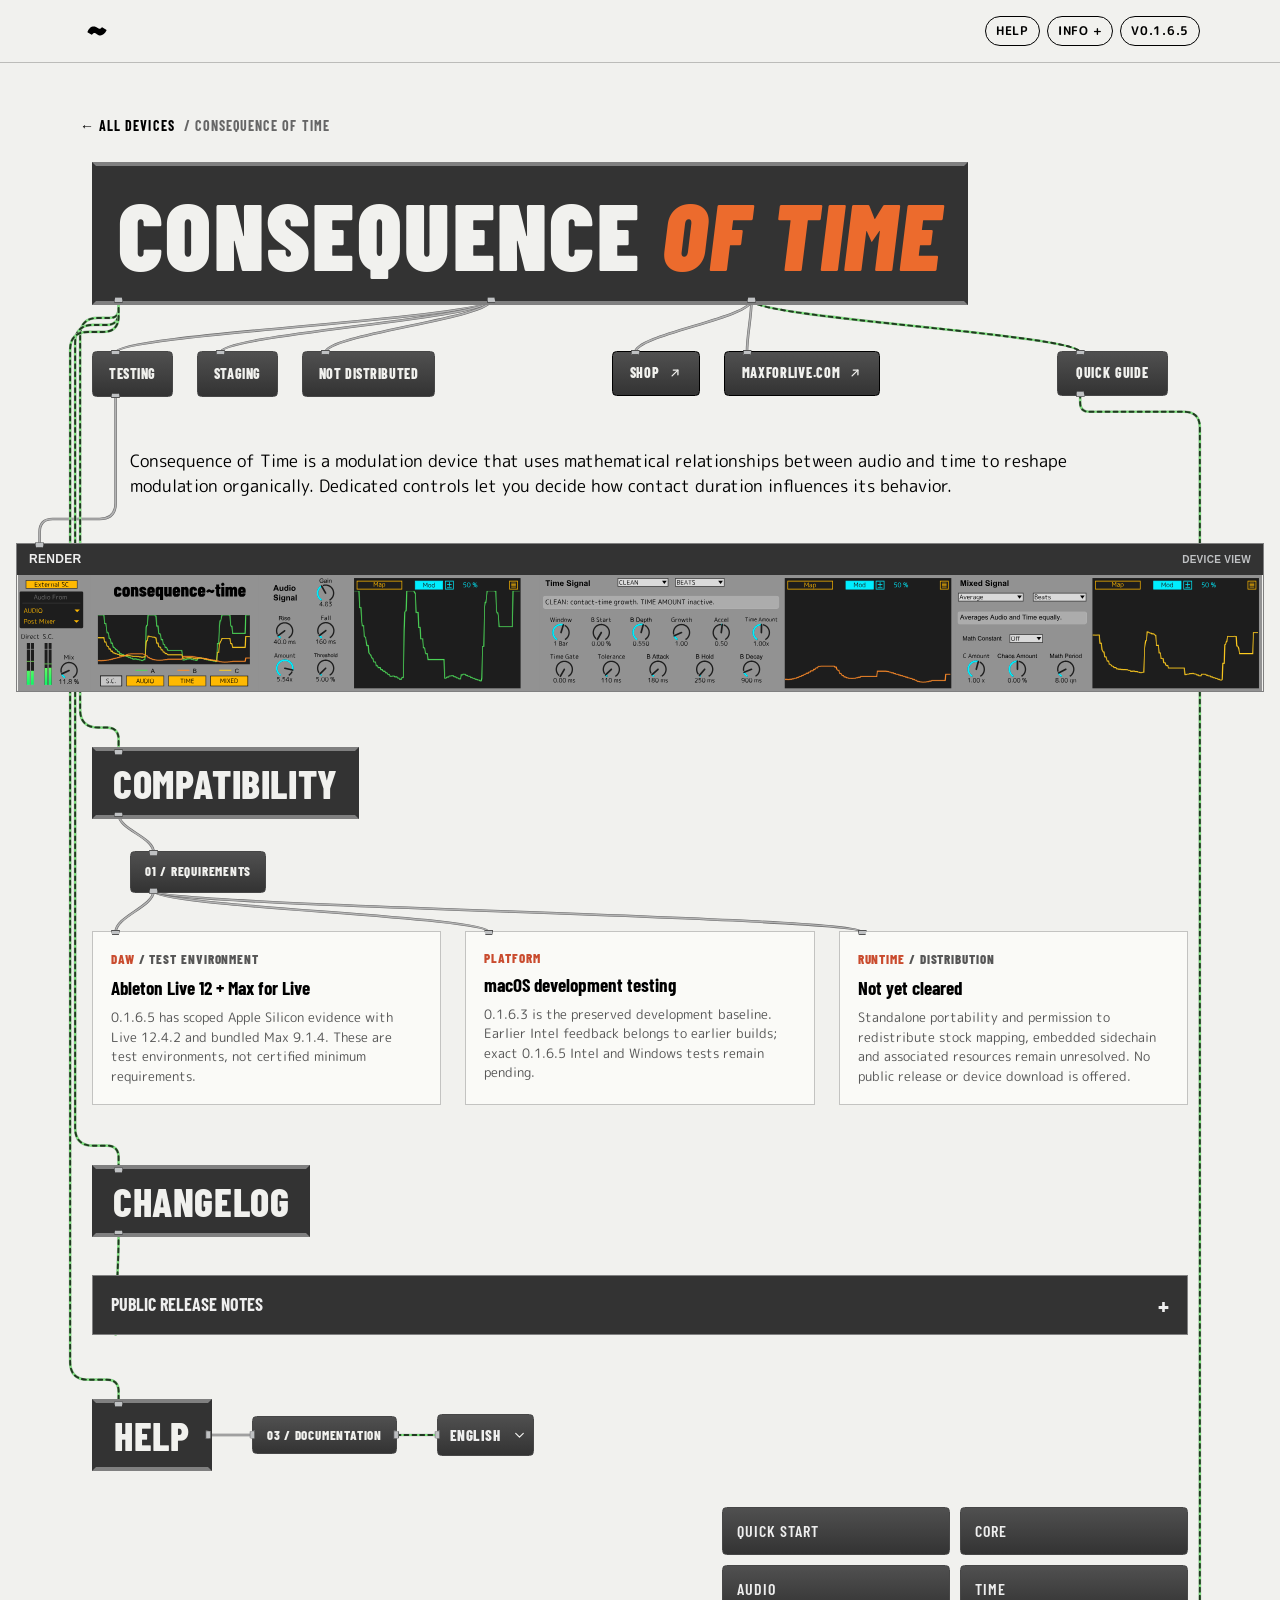
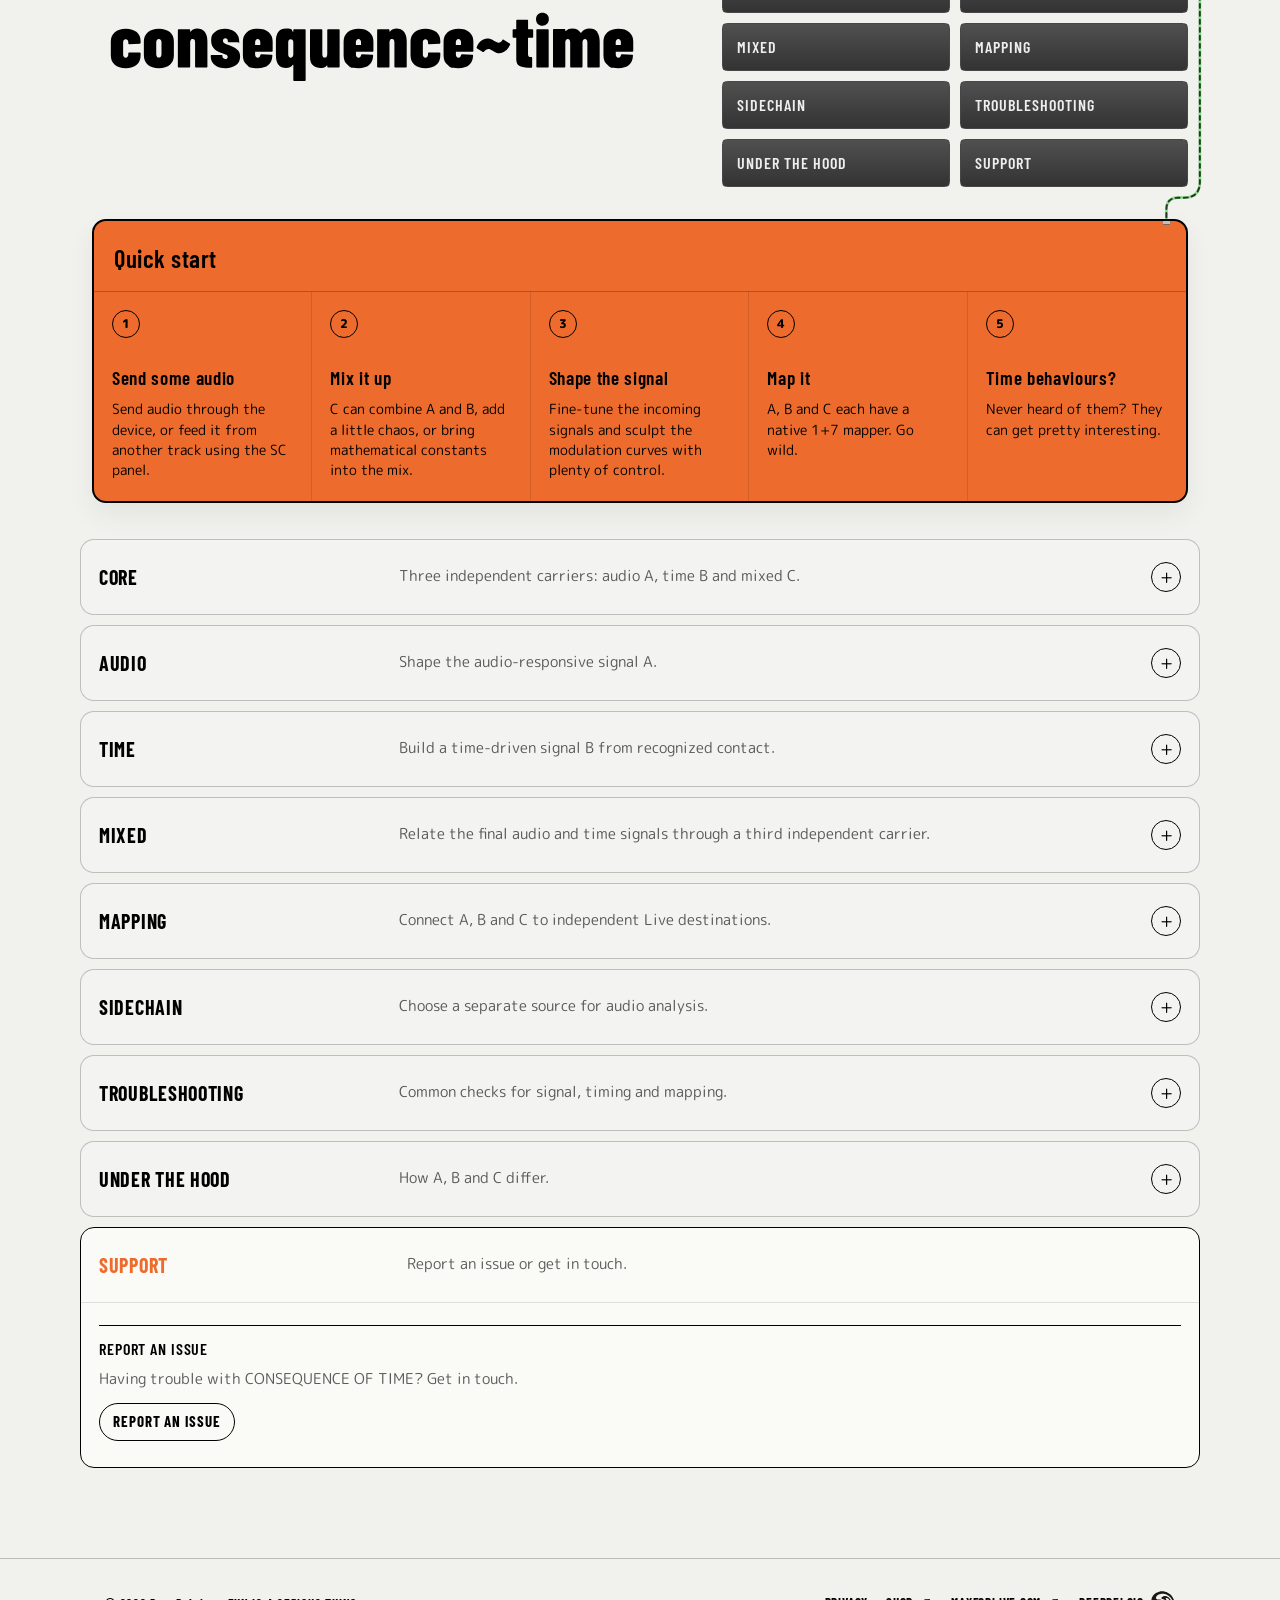
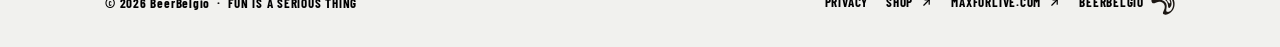
==== commit 16c33e66: "Add files via upload" ====
--- a/consequence-of-time/index.html
+++ b/consequence-of-time/index.html
@@ -1,8 +1,7 @@
 <!DOCTYPE html>
-
-<html lang="en"><head><meta charset="utf-8"/><meta content="width=device-width,initial-scale=1" name="viewport"/><meta content="Consequence of Time: B4M4L development documentation preview, compatibility and support." name="description"/><title>Consequence of Time — B4~M4L</title><link href="../assets/brand/favicon-tilde.svg" rel="icon" type="image/svg+xml"/>
-<link href="../assets/fonts/barlow-condensed/font.css?v=1fdd6c9837" rel="stylesheet"/>
-<link href="../assets/fonts/m-plus-rounded-1c/font.css?v=44ba9e7308" rel="stylesheet"/><link href="../assets/css/site.css?v=0f21d0e35e" rel="stylesheet"/>
+<html lang="en"><head><meta charset="utf-8"><meta content="width=device-width,initial-scale=1" name="viewport"><title>CONSEQUENCE OF TIME — Guide and support | B4~M4L</title><link href="../assets/brand/favicon-tilde.svg" rel="icon" type="image/svg+xml">
+<link href="../assets/fonts/barlow-condensed/font.css?v=1fdd6c9837" rel="stylesheet">
+<link href="../assets/fonts/m-plus-rounded-1c/font.css?v=44ba9e7308" rel="stylesheet"><link href="../assets/css/site.css?v=0f21d0e35e" rel="stylesheet">
 <style>
 
 
@@ -818,22 +817,22 @@
 body.nav-docked .sticky-nav .nav-link{flex:0 0 auto!important;width:auto!important;min-width:0!important;white-space:nowrap!important;overflow-wrap:normal!important;word-break:normal!important;font-size:12px!important;line-height:1.05!important;padding:6px 9px!important;min-height:30px!important;}
 @media(max-width:700px){body.nav-docked .sticky-nav{gap:4px}body.nav-docked .sticky-nav .nav-link{font-size:11px!important;padding:5px 7px!important;}}
 
-</style><link href="../assets/css/i18n.css?v=8f5609008d" rel="stylesheet"/><style>
+</style><link href="../assets/css/i18n.css?v=8f5609008d" rel="stylesheet"><style>
 /* V0.5 horizontal overview title: outranks the legacy inline device page rules. */
 .device-cover-copy h2.device-one-line {font-size:clamp(20px,4.7vw,78px)!important;line-height:1!important;letter-spacing:-.006em!important;white-space:nowrap!important;}
 @media(max-width:400px) { .device-cover-copy h2.device-one-line {font-size:clamp(19px,5vw,27px)!important;} }
-</style><link rel="stylesheet" href="../assets/css/max-components.css?v=dbfc8ded10"/>
-<link rel="stylesheet" href="../assets/css/max-style.css?v=45e7fad548"/><script defer src="../assets/js/max-cords.js?v=e87f58e393"></script><script defer src="../assets/js/max-home.js?v=7aad1e80af"></script><script defer src="help/help-manifest.js?v=949b5635fa"></script><script defer src="../assets/js/device-docs.js?v=bb64785fd5"></script></head><body class="cot-page">
+</style><link rel="stylesheet" href="../assets/css/max-components.css?v=46a16dac37">
+<link rel="stylesheet" href="../assets/css/max-style.css?v=faefc2fbd1"><script defer src="../assets/js/max-cords.js?v=e9a9a99d71"></script><script defer src="../assets/js/max-home.js?v=2c1b6d3d73"></script><script defer src="help/help-manifest.js?v=8641e7e469"></script><script defer src="../assets/js/device-docs.js?v=5fd010e21a"></script><meta name="description" content="Guide to CONSEQUENCE OF TIME: audio, time and mixed modulation signals in Ableton Live. Learn the controls, behaviours, mapping and sidechain."><link rel="canonical" href="https://beerbelgio.github.io/b4-m4l/consequence-of-time/"><meta property="og:type" content="website"><meta property="og:site_name" content="B4~M4L"><meta property="og:title" content="CONSEQUENCE OF TIME — Guide and support | B4~M4L"><meta property="og:description" content="Guide to CONSEQUENCE OF TIME: audio, time and mixed modulation signals in Ableton Live. Learn the controls, behaviours, mapping and sidechain."><meta property="og:url" content="https://beerbelgio.github.io/b4-m4l/consequence-of-time/"><meta name="twitter:card" content="summary"></head><body class="cot-page">
 <header class="topbar">
 <div class="topbar-inner">
 <a aria-label="B4M4L home" class="brand" href="../index.html">
 <span aria-hidden="true" class="mini-logo-wrap">
-<img alt="" class="mini-logo single" src="../assets/brand/favicon-tilde.svg"/>
+<img alt="" class="mini-logo single" src="../assets/brand/favicon-tilde.svg">
 </span>
 </a>
 <nav aria-label="Documentation navigation" class="sticky-nav">
 <a class="nav-link section-link max-message" href="#quick-start">Quick</a>
-<a class="nav-link section-link max-message" href="#main">Main</a>
+<a class="nav-link section-link max-message" href="#core">Core</a>
 <a class="nav-link section-link max-message" href="#audio">Audio</a>
 <a class="nav-link section-link max-message" href="#time">Time</a>
 
@@ -843,29 +842,29 @@
 <a class="nav-link section-link max-message" href="#architecture">Under</a>
 <a class="nav-link section-link max-message" href="#support">Support</a>
 </nav><div class="top-actions">
-<a class="mini-button nav-help-button" href="#help">HELP</a><button aria-pressed="false" class="mini-button" id="info-toggle" type="button">INFO +</button><span class="chip" data-cot-build>v0.1.6.4</span></div></div></header>
+<a class="mini-button nav-help-button" href="#help">HELP</a><button aria-pressed="false" class="mini-button" id="info-toggle" type="button">INFO +</button><span class="chip" data-cot-build>v0.1.6.5</span></div></div></header>
 <main><div class="site-breadcrumb"><a href="../index.html">← ALL DEVICES</a><span> / CONSEQUENCE OF TIME</span></div>
-<div class="max-device-overview" data-patch-graph><section aria-label="Consequence of Time overview" class="device-cover"><div class="device-cover-copy"><div class="max-newobj max-device-title"><h2 data-device-title="" aria-label="CONSEQUENCE OF TIME" class="device-one-line"><span>CONSEQUENCE</span> <em>OF TIME</em></h2><span class="max-port outlet" data-port="title-state" aria-hidden="true" style="--port-x:45%"></span><span class="max-port outlet" data-port="title-actions" aria-hidden="true" style="--port-x:75%"></span><span class="max-port outlet" data-port="title-sections" aria-hidden="true" style="--port-x:18px"></span></div><div class="device-release-row"><div class="device-states" aria-label="Development status"><span class="preview-state max-message"><span class="max-port inlet" data-port="state-in" aria-hidden="true"></span><span class="max-port outlet" data-port="state-out" aria-hidden="true"></span>TESTING</span><span class="preview-state max-message"><span class="max-port inlet" data-port="staging-in" aria-hidden="true"></span>STAGING</span><span class="preview-state max-message"><span class="max-port inlet" data-port="distribution-in" aria-hidden="true"></span>NOT DISTRIBUTED</span></div><div class="device-actions"><a class="max-message" href="https://ko-fi.com/beerbelgio" rel="noopener noreferrer" target="_blank"><span class="max-port inlet" data-port="action-1" aria-hidden="true"></span>SHOP <span aria-hidden="true" class="link-arrow"><svg fill="none" stroke="currentColor" stroke-linecap="round" stroke-linejoin="round" stroke-width="2.2" viewbox="0 0 24 24" xmlns="http://www.w3.org/2000/svg"><path d="M7 17 17 7"></path><path d="M9 7h8v8"></path></svg></span></a><a class="max-message" href="https://maxforlive.com/profile/user/BeerBelgio" rel="noopener noreferrer" target="_blank"><span class="max-port inlet" data-port="action-2" aria-hidden="true"></span>MAXFORLIVE.COM <span aria-hidden="true" class="link-arrow"><svg fill="none" stroke="currentColor" stroke-linecap="round" stroke-linejoin="round" stroke-width="2.2" viewbox="0 0 24 24" xmlns="http://www.w3.org/2000/svg"><path d="M7 17 17 7"></path><path d="M9 7h8v8"></path></svg></span></a></div><a class="max-message max-quick-guide nav-link" href="#quick-start"><span class="max-port inlet" data-port="quick-guide-in" aria-hidden="true"></span>QUICK GUIDE<span class="max-port outlet" data-port="quick-guide-out" aria-hidden="true"></span></a></div><p>Consequence of Time is a modulation device that uses mathematical relationships between audio and time to reshape modulation organically. Dedicated controls let you decide how contact duration influences its behavior.</p></div><div class="max-render"><span class="max-port inlet" data-port="render-in" aria-hidden="true"></span><div class="max-window-title">RENDER <span>DEVICE VIEW</span></div><div aria-label="Consequence of Time full interface" class="device-cover-art max-render-content cot-render"><a href="../assets/device-illustrations/cot/total.svg" target="_blank" rel="noopener" aria-label="Open the full Consequence of Time interface SVG"><img width="1860" height="173" alt="Consequence of Time: sidechain, MAIN, Audio, Time and Mixed panels" src="../assets/device-illustrations/cot/total.svg"/></a></div></div></section>
-<section aria-labelledby="compatibility-heading" class="public-section"><div class="public-section-header"><span class="site-kicker max-message"><span class="max-port inlet" data-port="compat-number" aria-hidden="true"></span>01 / REQUIREMENTS<span class="max-port outlet" data-port="requirements-out" aria-hidden="true"></span></span><h2 class="max-newobj" id="compatibility-heading"><span class="max-port inlet" data-port="compat-in" aria-hidden="true"></span>COMPATIBILITY<span class="max-port outlet" data-port="compat-out" aria-hidden="true"></span></h2></div><div class="compat-grid"><div class="max-compat-card"><span class="max-port inlet" data-port="compat-1" aria-hidden="true"></span><span>DAW <small class="compat-evidence-label">/ TEST ENVIRONMENT</small></span><strong>Ableton Live 12 + Max for Live</strong><small>0.1.6.4 has scoped Apple Silicon evidence with Live 12.4.2 and bundled Max 9.1.4. These are test environments, not certified minimum requirements.</small></div><div class="max-compat-card"><span class="max-port inlet" data-port="compat-2" aria-hidden="true"></span><span>PLATFORM</span><strong>macOS development testing</strong><small>0.1.6.3 is the preserved development baseline. Earlier Intel feedback belongs to earlier builds; exact 0.1.6.4 Intel and Windows tests remain pending.</small></div><div class="max-compat-card"><span class="max-port inlet" data-port="compat-3" aria-hidden="true"></span><span>RUNTIME <small class="compat-evidence-label">/ DISTRIBUTION</small></span><strong>Not yet cleared</strong><small>Standalone portability and permission to redistribute stock mapping, embedded sidechain and associated resources remain unresolved. No public release or device download is offered.</small></div></div></section>
-<section aria-labelledby="changes-heading" class="public-section"><div class="public-section-header"><h2 class="max-newobj" id="changes-heading"><span class="max-port inlet" data-port="changes-in" aria-hidden="true"></span>CHANGELOG<span class="max-port outlet" data-port="changes-out" aria-hidden="true"></span></h2></div><details class="public-accordion max-release-window"><span class="max-port inlet" data-port="releases-in" aria-hidden="true"></span><summary><span>PUBLIC RELEASE NOTES</span><span aria-hidden="true" class="public-toggle">+</span></summary><div class="public-accordion-body"><p>No public release is currently confirmed. This documentation is a <strong>draft based on testing candidate 0.1.6.4</strong>; internal milestones are deliberately excluded from public release notes.</p></div></details></section>
+<div class="max-device-overview" data-patch-graph><section aria-label="Consequence of Time overview" class="device-cover"><div class="device-cover-copy"><div class="max-newobj max-device-title"><h1 data-device-title="" aria-label="CONSEQUENCE OF TIME" class="device-one-line"><span>CONSEQUENCE</span> <em>OF TIME</em></h1><span class="max-port outlet" data-port="title-state" aria-hidden="true" style="--port-x:45%"></span><span class="max-port outlet" data-port="title-actions" aria-hidden="true" style="--port-x:75%"></span><span class="max-port outlet" data-port="title-sections" aria-hidden="true" style="--port-x:18px"></span></div><div class="device-release-row"><div class="device-states" aria-label="Development status"><span class="preview-state max-message"><span class="max-port inlet" data-port="state-in" aria-hidden="true"></span><span class="max-port outlet" data-port="state-out" aria-hidden="true"></span>TESTING</span><span class="preview-state max-message"><span class="max-port inlet" data-port="staging-in" aria-hidden="true"></span>STAGING</span><span class="preview-state max-message"><span class="max-port inlet" data-port="distribution-in" aria-hidden="true"></span>NOT DISTRIBUTED</span></div><div class="device-actions"><a class="max-message" href="https://ko-fi.com/beerbelgio" rel="noopener noreferrer" target="_blank"><span class="max-port inlet" data-port="action-1" aria-hidden="true"></span>SHOP <span aria-hidden="true" class="link-arrow"><svg fill="none" stroke="currentColor" stroke-linecap="round" stroke-linejoin="round" stroke-width="2.2" viewbox="0 0 24 24" xmlns="http://www.w3.org/2000/svg"><path d="M7 17 17 7"></path><path d="M9 7h8v8"></path></svg></span></a><a class="max-message" href="https://maxforlive.com/profile/user/BeerBelgio" rel="noopener noreferrer" target="_blank"><span class="max-port inlet" data-port="action-2" aria-hidden="true"></span>MAXFORLIVE.COM <span aria-hidden="true" class="link-arrow"><svg fill="none" stroke="currentColor" stroke-linecap="round" stroke-linejoin="round" stroke-width="2.2" viewbox="0 0 24 24" xmlns="http://www.w3.org/2000/svg"><path d="M7 17 17 7"></path><path d="M9 7h8v8"></path></svg></span></a></div><a class="max-message max-quick-guide nav-link" href="#quick-start"><span class="max-port inlet" data-port="quick-guide-in" aria-hidden="true"></span>QUICK GUIDE<span class="max-port outlet" data-port="quick-guide-out" aria-hidden="true"></span></a></div><p>Consequence of Time is a modulation device that uses mathematical relationships between audio and time to reshape modulation organically. Dedicated controls let you decide how contact duration influences its behavior.</p></div><div class="max-render"><span class="max-port inlet" data-port="render-in" aria-hidden="true"></span><div class="max-window-title">RENDER <span>DEVICE VIEW</span></div><div aria-label="Consequence of Time full interface" class="device-cover-art max-render-content cot-render"><a href="../assets/device-illustrations/cot/total.svg" target="_blank" rel="noopener" aria-label="Open the full Consequence of Time interface SVG"><img width="1860" height="173" alt="Consequence of Time: sidechain, MAIN, Audio, Time and Mixed panels" src="../assets/device-illustrations/cot/total.svg"></a></div></div></section>
+<section aria-labelledby="compatibility-heading" class="public-section"><div class="public-section-header"><span class="site-kicker max-message"><span class="max-port inlet" data-port="compat-number" aria-hidden="true"></span>01 / REQUIREMENTS<span class="max-port outlet" data-port="requirements-out" aria-hidden="true"></span></span><h2 class="max-newobj" id="compatibility-heading"><span class="max-port inlet" data-port="compat-in" aria-hidden="true"></span>COMPATIBILITY<span class="max-port outlet" data-port="compat-out" aria-hidden="true"></span></h2></div><div class="compat-grid"><div class="max-compat-card"><span class="max-port inlet" data-port="compat-1" aria-hidden="true"></span><span>DAW <small class="compat-evidence-label">/ TEST ENVIRONMENT</small></span><strong>Ableton Live 12 + Max for Live</strong><small>0.1.6.5 has scoped Apple Silicon evidence with Live 12.4.2 and bundled Max 9.1.4. These are test environments, not certified minimum requirements.</small></div><div class="max-compat-card"><span class="max-port inlet" data-port="compat-2" aria-hidden="true"></span><span>PLATFORM</span><strong>macOS development testing</strong><small>0.1.6.3 is the preserved development baseline. Earlier Intel feedback belongs to earlier builds; exact 0.1.6.5 Intel and Windows tests remain pending.</small></div><div class="max-compat-card"><span class="max-port inlet" data-port="compat-3" aria-hidden="true"></span><span>RUNTIME <small class="compat-evidence-label">/ DISTRIBUTION</small></span><strong>Not yet cleared</strong><small>Standalone portability and permission to redistribute stock mapping, embedded sidechain and associated resources remain unresolved. No public release or device download is offered.</small></div></div></section>
+<section aria-labelledby="changes-heading" class="public-section"><div class="public-section-header"><h2 class="max-newobj" id="changes-heading"><span class="max-port inlet" data-port="changes-in" aria-hidden="true"></span>CHANGELOG<span class="max-port outlet" data-port="changes-out" aria-hidden="true"></span></h2></div><details class="public-accordion max-release-window"><span class="max-port inlet" data-port="releases-in" aria-hidden="true"></span><summary><span>PUBLIC RELEASE NOTES</span><span aria-hidden="true" class="public-toggle">+</span></summary><div class="public-accordion-body"><p>No public release is currently confirmed. This documentation is a <strong>draft based on testing candidate 0.1.6.5</strong>; internal milestones are deliberately excluded from public release notes.</p></div></details></section>
 <div class="help-entry" id="help" data-patch-graph><span class="help-entry-left"><span class="site-kicker max-message"><span class="max-port inlet" data-flow-port="in" data-port="help-number-in" aria-hidden="true"></span>03 / DOCUMENTATION<span class="max-port outlet" data-flow-port="out" data-port="help-number-out" aria-hidden="true"></span></span><span class="help-locale-arrow" hidden><svg aria-hidden="true" fill="none" stroke="currentColor" stroke-linecap="round" stroke-linejoin="round" stroke-width="2.2" viewbox="0 0 24 24" xmlns="http://www.w3.org/2000/svg"><path d="M4 12 H20"></path><path d="M14 6 L20 12 L14 18"></path></svg></span><label class="help-language-control max-message"><span class="max-port inlet" data-flow-port="in" data-port="language-in" aria-hidden="true"></span><select aria-label="Manual language" data-b4-language=""><option value="en">English</option><option value="it">Italiano</option><option value="de">Deutsch</option><option value="es">Español</option><option value="fr">Français</option></select><span aria-hidden="true" class="select-chevron"><svg aria-hidden="true" class="locale-chevron" fill="none" stroke="currentColor" stroke-linecap="round" stroke-linejoin="round" stroke-width="2.2" viewbox="0 0 24 24" xmlns="http://www.w3.org/2000/svg"><path d="m5 9 7 7 7-7"></path></svg></span></label></span><h2 class="max-newobj max-help-title"><span class="max-port inlet" data-port="help-title-in" aria-hidden="true"></span>HELP<span class="max-port outlet" data-flow-port="out" data-port="help-title-out" aria-hidden="true"></span></h2><i hidden data-cable data-from="help-title-out" data-to="help-number-in" data-kind="normal" data-route="flow"></i><i hidden data-cable data-from="help-number-out" data-to="language-in" data-kind="jitter" data-route="flow"></i></div><i hidden data-cable data-from="title-state" data-to="state-in" data-kind="normal" data-route=""></i><i hidden data-cable data-from="title-state" data-to="staging-in" data-kind="normal" data-route=""></i><i hidden data-cable data-from="title-state" data-to="distribution-in" data-kind="normal" data-route=""></i><i hidden data-cable data-from="state-out" data-to="render-in" data-kind="normal" data-route="render"></i><i hidden data-cable data-from="title-actions" data-to="action-1" data-kind="normal" data-route=""></i><i hidden data-cable data-from="title-actions" data-to="action-2" data-kind="normal" data-route=""></i><i hidden data-cable data-from="title-sections" data-to="compat-in" data-kind="jitter" data-route="section"></i><i hidden data-cable data-from="title-sections" data-to="changes-in" data-kind="jitter" data-route="section"></i><i hidden data-cable data-from="title-sections" data-to="help-title-in" data-kind="jitter" data-route="section"></i><i hidden data-cable data-from="compat-out" data-to="compat-number" data-kind="normal" data-route=""></i><i hidden data-cable data-from="requirements-out" data-to="compat-1" data-kind="normal" data-route=""></i><i hidden data-cable data-from="requirements-out" data-to="compat-2" data-kind="normal" data-route=""></i><i hidden data-cable data-from="requirements-out" data-to="compat-3" data-kind="normal" data-route=""></i><i hidden data-cable data-from="changes-out" data-to="releases-in" data-kind="jitter" data-route=""></i><i hidden data-cable data-from="title-actions" data-to="quick-guide-in" data-kind="jitter" data-route=""></i><i hidden data-cable data-from="quick-guide-out" data-to="quick-start-in" data-kind="jitter" data-route="guide"></i><section class="hero">
 <div class="hero-copy">
-<img alt="CONSEQUENCE OF TIME" class="hero-device-wordmark" src="../assets/brand/consequence-of-time-wordmark.svg"/>
+<img alt="CONSEQUENCE OF TIME" class="hero-device-wordmark" src="../assets/brand/consequence-of-time-wordmark.svg">
 </div>
-<nav aria-label="Help sections" class="hero-menu"><a class="nav-link max-message" href="#quick-start">Quick start</a><a class="nav-link max-message" href="#main">Main</a><a class="nav-link max-message" href="#audio">Audio</a><a class="nav-link max-message" href="#time">Time</a><a class="nav-link max-message" href="#mixed">MIXED</a><a class="nav-link max-message" href="#mapping">Mapping</a><a class="nav-link max-message" href="#sidechain">Sidechain</a><a class="nav-link max-message" href="#troubleshooting">Troubleshooting</a><a class="nav-link max-message" href="#architecture">Under the hood</a><a class="nav-link max-message" href="#support">Support</a></nav></section><section class="quick-start" id="quick-start"><span class="max-port inlet" data-port="quick-start-in" aria-hidden="true" style="--port-x:calc(100% - 24px)"></span><div class="quick-header"><h2>Quick start</h2><p>Development reference only · final installation workflow to be verified on the distributed build.</p></div><div class="quick-grid">
-<article class="quick-step"><div class="quick-copy"><span class="step-no">1</span><h3>Send some audio</h3><p>For an already prepared internal test runtime, use an audio track with real input. Independent installation of this candidate remains blocked.</p></div></article>
-<article class="quick-step"><div class="quick-copy"><span class="step-no">2</span><h3 lang="en" data-no-translate>Watch A, B and C</h3><p lang="en" data-no-translate>A follows intensity. B develops after contact qualifies. C can combine their final signals; start with neutral Audio Thru.</p></div></article>
-<article class="quick-step"><div class="quick-copy"><span class="step-no">3</span><h3>Shape the signals</h3><p lang="en" data-no-translate>Use AUDIO for Gain, A Rise/Fall and Threshold. Begin with TIME GATE 0, Threshold 5%, Tolerance 110 ms and CLEAN. Open MIXED independently.</p></div></article>
-<article class="quick-step"><div class="quick-copy"><span class="step-no">4</span><h3 lang="en" data-no-translate>Map independent destinations</h3><p lang="en" data-no-translate>A, B and C each have a native 1+7 mapper. Choose Mod or Remote deliberately and verify the actual target response after a Set reload.</p></div></article>
-<article class="quick-step"><div class="quick-copy"><span class="step-no">5</span><h3>Try behaviors</h3><p>Start in CLEAN, then explore the seven other modes and their Time Amount controls.</p></div></article>
-</div></section></div><section aria-label="Consequence of Time manual" class="manual"><p class="doc-sync-notice" data-no-translate><span lang="it">Le note aggiornate per le candidate attuali sono in inglese, in attesa di revisione delle traduzioni tecniche. Le altre sezioni conservano le traduzioni precedenti.</span><span lang="de">Die aktualisierten Hinweise zu den aktuellen Testversionen bleiben bis zur technischen Übersetzungsprüfung auf Englisch. Andere Abschnitte behalten ihre bisherigen Übersetzungen.</span><span lang="es">Las notas actualizadas de las candidatas actuales están en inglés, pendientes de revisión de la traducción técnica. Las demás secciones conservan sus traducciones anteriores.</span><span lang="fr">Les notes mises à jour pour les versions candidates actuelles restent en anglais, en attente de révision de la traduction technique. Les autres sections conservent leurs traductions précédentes.</span></p><p lang="en" data-no-translate class="doc-version-note">Guide: 0.1.6.4 REV10 internal testing candidate; preserved baseline 0.1.6.3. Scoped M5 audio, mapping and cold-recall evidence is available. Remote Unmap after recall remains a known limitation, also observed with the stock Envelope Follower in a separate M5 test; its cause is unproven. Exact 0.1.6.4 Intel and Windows validation is pending. Independent installation remains blocked. Illustrations show example settings, not factory defaults.</p><p class="manifest-fallback-note" id="cot-manifest-note" hidden>Live metadata unavailable. The versioned static guide remains readable.</p><details class="manual-section" id="main"><summary><span class="section-title">Main</span><span class="section-summary" lang="en" data-no-translate>Three independent carriers: audio A, time B and mixed C.</span><span aria-hidden="true" class="section-toggle">+</span></summary><div class="section-body"><div class="section-grid illustrated-guide"><div class="card"><h3>A / Audio Signal</h3><p>Tracks audio intensity via an envelope follower. A ranges from 0 to 1 and responds relatively quickly to changes in the source.</p></div><div class="card"><h3>B / Time Signal</h3><p>Accumulates recognized contact time. B also ranges from 0 to 1, but follows its own time engine, hold and decay.</p></div><div class="card"><h3>The scope</h3><p lang="en" data-no-translate>MAIN overlays three independent 0–1 traces: A green, B orange and C yellow. C reads final A/B without feedback and has its own MIXED scope and mapper.</p></div><figure class="device-figure"><img width="250" height="174" loading="lazy" src="../assets/device-illustrations/cot/core.svg" alt="Consequence of Time MAIN: independent A, B and C traces"></figure></div></div></details><details class="manual-section" id="audio"><summary><span class="section-title">Audio</span><span class="section-summary">Shape the audio-responsive signal A.</span><span aria-hidden="true" class="section-toggle">+</span></summary><div class="section-body"><div class="section-grid illustrated-guide"><div class="card"><h3>Audio source</h3><p>Use the main track input or select an external sidechain. Check routing when nothing moves.</p></div><div class="card"><h3>Gain</h3><p>Adjust incoming level before the signal is analyzed.</p></div><figure class="device-figure"><img width="409" height="174" loading="lazy" src="../assets/device-illustrations/cot/audio.svg" alt="Consequence of Time Audio: Gain, Rise, Fall, Amount, Threshold and mapper A"></figure><div class="card"><h3>A Rise / A Fall</h3><p>Set how quickly signal A reacts to increasing and decreasing audio intensity. These controls do not modify B Attack, Hold or Decay.</p></div><div class="card"><h3>Audio Amount</h3><p>Adjust the amount applied to normalized A. It is not the contact threshold used by the time engine.</p></div><div class="card" lang="en" data-no-translate><h3>Current panel labels</h3><p>Audio uses the shorter labels Rise, Fall, Amount and Threshold. Amount still scales A; Threshold still qualifies Time contact. The underlying Live names and all ranges, defaults and signal behavior are unchanged.</p></div></div></div></details><details class="manual-section" id="time"><summary><span class="section-title">Time</span><span class="section-summary">Build a time-driven signal B from recognized contact.</span><span aria-hidden="true" class="section-toggle">+</span></summary><div class="section-body"><div class="section-grid illustrated-guide"><div class="card"><h3>Contact threshold</h3><p lang="en" data-no-translate>AUDIO THRESHOLD is amplitude after Gain/Rise/Fall, before Audio Amount: UI 0–100%, effective clamp 0.1–95%, default 5%. TIME GATE is a separate qualification duration: 0–2000 ms, default 0, in 5 ms steps.</p></div><div class="card"><h3>Tolerance</h3><p lang="en" data-no-translate>After contact is active, the release threshold is 65% of AUDIO THRESHOLD. TOLERANCE allows continuous time below that release level before HOLD then DECAY. It does not qualify initial contact.</p></div><figure class="device-figure"><img width="625" height="174" loading="lazy" src="../assets/device-illustrations/cot/time.svg" alt="Consequence of Time Time: Behavior, Sync, timing controls and mapper B"></figure><div class="card"><h3>Window</h3><p>Choose BEATS (musical tempo) or TIME (elapsed time) as the accumulation window; the two modes retain separate values.</p></div><div class="card"><h3>Growth / Accel</h3><p lang="en" data-no-translate>Growth changes phase rate. Accel −10…+10, default 0.5, accelerates or slows forward growth without reversing phase. FREEZE may intentionally stop the phase.</p></div><div class="card"><h3>B Start / B Depth</h3><p>Set initial signal level and range of movement.</p></div><div class="card"><h3>B Attack / Hold / Decay</h3><p>Attack smooths growth, Hold keeps the value after contact is lost, Decay returns B toward zero.</p></div><div class="card" lang="en" data-no-translate><h3>Qualification example</h3><p>Threshold 5%, Gate 50 ms, Tolerance 110 ms: 50 ms continuously above 5% qualifies contact; falling below 5% resets qualification. A keeps moving. On qualification B starts at phase zero and grows from the next nominal 5 ms tick. Once active, 110 ms below 3.25% ends contact. Gate 0 retains immediate startup; timing is not sample-accurate.</p></div><div class="card" lang="en" data-no-translate><h3>Native time readings</h3><p>Window retains separate Beats/Time values. Native dials may display 1752.125 ms as 1.75 s without quantizing the stored value. B Start and REVERSE can produce positive B even at time phase zero.</p></div></div><section class="behavior-guide" id="behaviors"><h3>Behaviours</h3><p lang="en" data-no-translate>The patch already includes a concise message for the selected Behaviour. The supplied view shows CLEAN; this inline detail preserves that message. Only one mode is active at a time.</p><figure class="device-figure device-detail"><img width="357" height="25" loading="lazy" src="../assets/device-illustrations/cot/behaviour-message.svg" alt="Consequence of Time Behaviour message: CLEAN: contact-time growth. TIME AMOUNT inactive."><figcaption lang="en" data-no-translate>CLEAN: contact-time growth. TIME AMOUNT inactive.</figcaption></figure><div class="section-grid"><div class="card"><h3>CLEAN</h3><p>Pure time evolution. Time Amount has no effect in CLEAN.</p></div><div class="card"><h3>DEPTH</h3><p>Changes movement range in response to intensity.</p></div><div class="card"><h3>SPEED</h3><p>Changes accumulation speed in response to intensity.</p></div><div class="card"><h3>JITTER</h3><p>Adds signal-dependent irregular fluctuations.</p></div><div class="card"><h3>REVERSE</h3><p>May produce a descending positive curve, not negative output; transitions can be abrupt.</p></div><div class="card"><h3>FREEZE</h3><p>Can pause time progress when intensity meets its condition.</p></div><div class="card"><h3>STEPS</h3><p>Quantizes the time signal into discrete steps.</p></div><div class="card"><h3>CHAOS</h3><p>Combines speed changes and irregular fluctuations. Time Amount adjusts each active behavior, not the basic B Depth.</p></div></div></section></div></details><details class="manual-section" id="mixed"><summary><span class="section-title">MIXED</span><span class="section-summary" lang="en" data-no-translate>Relate the final audio and time signals through a third independent carrier.</span><span class="section-toggle" aria-hidden="true">+</span></summary><div class="section-body"><div class="section-grid illustrated-guide"><div class="card" lang="en" data-no-translate><h3>Neutral start</h3><p>Begin with Audio Thru, C Amount +1, Chaos 0 and Math Constant Off. C equals A exactly, including tiny values. Time Thru passes B the same way.</p></div><div class="card" lang="en" data-no-translate=""><h3>Combine and Amount</h3><p>Nine modes: Sum (soft saturation), Average, Difference (A−B), Ratio A/B, Ratio B/A, Multiply, Distance (abs(A−B)), Audio Thru and Time Thru. Ratios are protected near zero and bounded. Sum differs from Average. C Amount is −10…+10, default +1. At relevant activity of at least 1%, Amount −1 on Thru gives 1−A/B. Amount 0 gives the centre 0.5 while active; it does not unmap the target.</p><p>The Combine message in the patch explains the selected mode. This supplied example shows Average.</p><figure class="device-figure device-detail"><img width="197" height="24" loading="lazy" src="../assets/device-illustrations/cot/combine-message.svg" alt="Consequence of Time Combine message: Averages Audio and Time equally."><figcaption lang="en" data-no-translate>Averages Audio and Time equally.</figcaption></figure></div><figure class="device-figure"><img width="462" height="174" loading="lazy" src="../assets/device-illustrations/cot/mixed.svg" alt="Consequence of Time Mixed: Combine, Sync, Math Period and mapper C"></figure><div class="card" lang="en" data-no-translate><h3>Source activity</h3><p>Non-neutral C carriers fade continuously to zero below 1% relevant final activity using t²(3−2t), t=clamp(activity/0.01,0,1). Activity is A for Audio Thru/Ratio A/B, B for Time Thru/Ratio B/A, min(A,B) for Multiply, max(A,B) otherwise. Neutral Thru bypasses attenuation. Equal active sources in Difference give 0.5; absent sources give zero. Carrier zero under Mod does not universally mean target zero.</p></div><div class="card" lang="en" data-no-translate=""><h3>Math Period</h3><p>Math Period sets the base cycle duration; Math Constant sets the ratio/phase. Constants: Off, π, e, φ, √2, ln2. Chaos Amount is −100…+100%, default 0; negative values flip deterministic motion. Chaos 0 or Constant Off removes motion exactly. Separate memories: Beats 1–64 quarter notes, default 8; Time 100–60000 ms, default 4000. A 100 ms floor is shown when applied. Visible labels preserve stored parameter identities.</p></div><div class="card" lang="en" data-no-translate><h3>Clock and recall</h3><p>Beats advances with transport Play; Time can advance with useful input while transport is stopped. B Hold/Freeze/Decay does not freeze C. Tempo feed updates every 250 ms; no sample-accurate or song-position lock is promised. Loading restarts phases; controls and the two period caches persist.</p></div><div class="card" lang="en" data-no-translate><h3>Known mapping limitation</h3><p>A first-slot C Mod → Remote transition failed in a historical instrumented M5 fixture. Later exact-device M5 tests and user-reported Intel 0.1.6.1 mixed-mode tests were positive in their own scope; they do not erase that earlier failure. Remote → Mod may use the last absolute position as the new relative base: this is accepted behavior. Verify the actual destination after changing mode.</p></div></div></div></details><details class="manual-section" id="mapping"><summary><span class="section-title">Mapping</span><span class="section-summary" lang="en" data-no-translate>Connect A, B and C to independent Live destinations.</span><span aria-hidden="true" class="section-toggle">+</span></summary><div class="section-body"><div class="section-grid"><div class="card"><h3 lang="en" data-no-translate>A / B / C mapping</h3><p lang="en" data-no-translate>Each output has its own native 1+7 mapping interface. The overlay covers its local scope while modulation and MAIN continue. Verify both destination association and mode after recall.</p></div><div class="card"><h3>Mod / Remote</h3><p>Mod works as relative modulation around a parameter base value. Remote takes exclusive control of its destination. These are native Ableton behaviors.</p></div><div class="card"><h3>Save &amp; Reload</h3><p>After mapping, verify actual modulation after saving and reopening the Live Set — not only that the destination name persists.</p></div><div class="card" lang="en" data-no-translate=""><h3>Distribution note</h3><p>The mapping interfaces use native Live/Max for Live controls for Mod/Remote to support familiar Live interactions. Public Max APIs document mapping and modulation, while this implementation also uses internal Ableton abstractions: documentation of native APIs does not certify every abstraction, platform or redistribution right. Those dependencies and portability remain unresolved; no public installation package is offered.</p></div><div class="card" lang="en" data-no-translate=""><h3>Remote Unmap after recall</h3><p>After recalling a Set, X may clear a Remote mapping row while its former target remains locked. The symptom was also reproduced with the official stock Envelope Follower in a separate M5 test. The cause is unproven; this is retained as a known limitation in 0.1.6.4. Check actual target editability and movement rather than the Map label. Preserve a copy of the Set and report exact versions; no reliable workaround is promised.</p></div></div></div></details><details class="manual-section" id="sidechain"><summary><span class="section-title">Sidechain</span><span class="section-summary">Choose a separate source for audio analysis.</span><span aria-hidden="true" class="section-toggle">+</span></summary><div class="section-body"><div class="section-grid illustrated-guide"><div class="card"><h3>Main audio</h3><p>Analyze the audio passing through the track that contains Consequence of Time.</p></div><figure class="device-figure"><img width="105" height="174" loading="lazy" src="../assets/device-illustrations/cot/sc.svg" alt="Consequence of Time sidechain: external source, channel and Mix"></figure><div class="card"><h3>External sidechain</h3><p lang="en" data-no-translate>Choose an appropriate external source and channel in Live, set Mix, then inspect A/B/C in MAIN. The sidechain indicator reports routing state, not measured loudness.</p></div><div class="card"><h3>Reference layout</h3><p lang="en" data-no-translate>SC opens to the left of MAIN; AUDIO, TIME and MIXED open independently to the right. MAIN stays visible. The SC button alternates native fill and yellow every 200 ms for an enabled, valid external route with Mix above zero, even when its panel is closed.</p></div></div></div></details><details class="manual-section" id="troubleshooting"><summary><span class="section-title">Troubleshooting</span><span class="section-summary">Common checks for signal, timing and mapping.</span><span aria-hidden="true" class="section-toggle">+</span></summary><div class="section-body"><div class="section-grid"><div class="card"><h3>No signal movement</h3><p>Confirm that audio is present, inspect source and routing, increase Gain as appropriate, and check the contact threshold and B Depth.</p></div><div class="card"><h3>A moves but B does not</h3><p>Check the threshold and Tolerance, the Window, Growth, B Start/Depth and whether sufficient contact time has accumulated.</p></div><div class="card"><h3>Mapping looks static</h3><p>In Mod mode, the base knob may stay at its set value while modulation operates. Check the destination response, not only the knob position.</p></div><div class="card" lang="en" data-no-translate=""><h3>Migration to another Mac</h3><p>Independent installation of 0.1.6.4 is blocked. Do not open the staged package as a self-contained device or use extracted stock resources, scripts, symlinks or manual search-path changes as a customer installation. Await a validated package; preserve existing test Sets and originals.</p></div><div class="card" lang="en" data-no-translate=""><h3>Current test boundaries</h3><p>The current prepared M5 runtime has scoped audio, three-curve, mapping and cold-recall evidence with Live 12.4.2 / Max 9.1.4. External sidechain end-to-end was not tested on the exact 0.1.6.4 candidate. Earlier Intel 0.1.6.2 sidechain and Unmap results are user-reported for that build. Intel 0.1.6.4, Windows, all themes and every mapping slot remain unverified.</p></div></div></div></details><details class="manual-section" id="architecture"><summary><span class="section-title">Under the hood</span><span class="section-summary" lang="en" data-no-translate>How A, B and C differ.</span><span aria-hidden="true" class="section-toggle">+</span></summary><div class="section-body"><div class="section-grid"><div class="card"><h3>A: amplitude response</h3><p>The envelope follower translates the level of the input signal into a continuous normalized modulation output.</p></div><div class="card"><h3>B: duration response</h3><p>Contact recognition drives a separate time engine. Window, Growth, Accel, Hold, Decay and Behavior change the shape of B.</p></div><div class="card"><h3 lang="en" data-no-translate>C: MIXED carrier</h3><p lang="en" data-no-translate>Output C is integrated for testing in 0.1.6.4. It reuses final A/B at the existing nominal 5 ms tick, with its own mapping and trace. This is not a release-ready claim.</p></div><div class="card"><h3>Audio transparency</h3><p>The project is a modulation effect: it is intended to let audio pass rather than synthesize new sound.</p></div></div></div></details><section aria-labelledby="support-heading" class="manual-section support-section" id="support"><div class="support-heading"><span class="section-title" id="support-heading">Support</span><span class="section-summary">Report an issue or get in touch.</span></div><div class="section-body"><div class="card"><h3>REPORT AN ISSUE</h3><p>Having trouble with CONSEQUENCE OF TIME? Get in touch.</p><p style="margin-top:12px"><a class="support-button" href="mailto:matteo.sonodgtl@gmail.com" id="support-email">REPORT AN ISSUE</a></p></div></div></section></section></main>
+<nav aria-label="Help sections" class="hero-menu"><a class="nav-link max-message" href="#quick-start">Quick start</a><a class="nav-link max-message" href="#core">Core</a><a class="nav-link max-message" href="#audio">Audio</a><a class="nav-link max-message" href="#time">Time</a><a class="nav-link max-message" href="#mixed">MIXED</a><a class="nav-link max-message" href="#mapping">Mapping</a><a class="nav-link max-message" href="#sidechain">Sidechain</a><a class="nav-link max-message" href="#troubleshooting">Troubleshooting</a><a class="nav-link max-message" href="#architecture">Under the hood</a><a class="nav-link max-message" href="#support">Support</a></nav></section><section class="quick-start" id="quick-start"><span class="max-port inlet" data-port="quick-start-in" aria-hidden="true" style="--port-x:calc(100% - 24px)"></span><div class="quick-header"><h2>Quick start</h2></div><div class="quick-grid">
+<article class="quick-step"><div class="quick-copy"><span class="step-no">1</span><h3>Send some audio</h3><p>Send audio through the device, or feed it from another track using the SC panel.</p></div></article>
+<article class="quick-step"><div class="quick-copy"><span class="step-no">2</span><h3>Mix it up</h3><p>C can combine A and B, add a little chaos, or bring mathematical constants into the mix.</p></div></article>
+<article class="quick-step"><div class="quick-copy"><span class="step-no">3</span><h3>Shape the signal</h3><p>Fine-tune the incoming signals and sculpt the modulation curves with plenty of control.</p></div></article>
+<article class="quick-step"><div class="quick-copy"><span class="step-no">4</span><h3>Map it</h3><p>A, B and C each have a native 1+7 mapper. Go wild.</p></div></article>
+<article class="quick-step"><div class="quick-copy"><span class="step-no">5</span><h3>Time behaviours?</h3><p>Never heard of them? They can get pretty interesting.</p></div></article>
+</div></section></div><section aria-label="Consequence of Time manual" class="manual"><p class="manifest-fallback-note" id="cot-manifest-note" hidden>Live metadata unavailable. The versioned static guide remains readable.</p><details class="manual-section" id="core"><summary><span class="section-title">Core</span><span class="section-summary" lang="en" data-no-translate>Three independent carriers: audio A, time B and mixed C.</span><span aria-hidden="true" class="section-toggle">+</span></summary><div class="section-body"><span id="main" aria-hidden="true"></span><div class="section-grid illustrated-guide"><figure class="device-figure"><img width="250" height="174" loading="lazy" src="../assets/device-illustrations/cot/core.svg" alt="Consequence of Time Core: three signal traces and panel controls"></figure><div class="card"><h3>A / AUDIO</h3><p>A follows audio intensity from the main input or the external sidechain. Open AUDIO to shape its envelope.</p></div><div class="card"><h3>SC / SIDECHAIN</h3><p>Open SC to choose an external source and channel, then set Mix between the main and external analysis inputs.</p></div><div class="card"><h3>B / TIME</h3><p>B develops with the duration of recognized contact. Open TIME for its window, growth, behaviours, hold and decay.</p></div><div class="card"><h3>C / MIXED</h3><p>C combines the final A and B signals, with its own scope and mapper. The Core overlays A in green, B in orange and C in yellow.</p></div></div></div></details><details class="manual-section" id="audio"><summary><span class="section-title">Audio</span><span class="section-summary">Shape the audio-responsive signal A.</span><span aria-hidden="true" class="section-toggle">+</span></summary><div class="section-body"><div class="section-grid illustrated-guide"><figure class="device-figure"><img width="409" height="174" loading="lazy" src="../assets/device-illustrations/cot/audio.svg" alt="Consequence of Time Audio: Gain, Rise, Fall, Amount, Threshold and mapper A"></figure><div class="card"><h3>Audio source</h3><p>Use the main track input or select an external sidechain. Check routing when nothing moves.</p></div><div class="card"><h3>Gain</h3><p>Adjust incoming level before the signal is analyzed.</p></div><div class="card"><h3>A Rise / A Fall</h3><p>Set how quickly signal A reacts to increasing and decreasing audio intensity. These controls do not modify B Attack, Hold or Decay.</p></div><div class="card"><h3>Audio Amount</h3><p>Adjust the amount applied to normalized A. It is not the contact threshold used by the time engine.</p></div><div class="card" lang="en" data-no-translate><h3>Current panel labels</h3><p>Audio uses the shorter labels Rise, Fall, Amount and Threshold. Amount still scales A; Threshold still qualifies Time contact. The underlying Live names and all ranges, defaults and signal behavior are unchanged.</p></div></div></div></details><details class="manual-section" id="time"><summary><span class="section-title">Time</span><span class="section-summary">Build a time-driven signal B from recognized contact.</span><span aria-hidden="true" class="section-toggle">+</span></summary><div class="section-body"><div class="section-grid illustrated-guide"><figure class="device-figure"><img width="625" height="174" loading="lazy" src="../assets/device-illustrations/cot/time.svg" alt="Consequence of Time Time: Behavior, Sync, timing controls and mapper B"></figure><div class="card"><h3>Contact threshold</h3><p>Contact begins with duration: TIME GATE sets how long the signal must stay above the AUDIO Threshold before B starts growing. Gate spans 0–2000 ms in 5 ms steps; 0 starts immediately. AUDIO Threshold sets the separate amplitude condition after Gain/Rise/Fall and before Audio Amount (default 5%; effective range 0.1–95%).</p></div><div class="card"><h3>Tolerance</h3><p lang="en" data-no-translate>After contact is active, the release threshold is 65% of AUDIO THRESHOLD. TOLERANCE allows continuous time below that release level before HOLD then DECAY. It does not qualify initial contact.</p></div><div class="card"><h3>Window</h3><p>Choose BEATS (musical tempo) or TIME (elapsed time) as the accumulation window; the two modes retain separate values.</p></div><div class="card"><h3>Growth / Accel</h3><p lang="en" data-no-translate>Growth changes phase rate. Accel −10…+10, default 0.5, accelerates or slows forward growth without reversing phase. FREEZE may intentionally stop the phase.</p></div><div class="card"><h3>B Start / B Depth</h3><p>Set initial signal level and range of movement.</p></div><div class="card"><h3>B Attack / Hold / Decay</h3><p>Attack smooths growth, Hold keeps the value after contact is lost, Decay returns B toward zero.</p></div><div class="card" lang="en" data-no-translate><h3>Qualification example</h3><p>Threshold 5%, Gate 50 ms, Tolerance 110 ms: 50 ms continuously above 5% qualifies contact; falling below 5% resets qualification. A keeps moving. On qualification B starts at phase zero and grows from the next nominal 5 ms tick. Once active, 110 ms below 3.25% ends contact. Gate 0 retains immediate startup; timing is not sample-accurate.</p></div><div class="card" lang="en" data-no-translate><h3>Native time readings</h3><p>Window retains separate Beats/Time values. Native dials may display 1752.125 ms as 1.75 s without quantizing the stored value. B Start and REVERSE can produce positive B even at time phase zero.</p></div></div><section class="behavior-guide" id="behaviors"><h3>Behaviours</h3><p>The device includes a short on-screen message to help you understand the selected behaviour at a glance.</p><div class="section-grid"><div class="card"><h3>CLEAN</h3><p>Pure time evolution. Time Amount has no effect in CLEAN.</p></div><div class="card"><h3>DEPTH</h3><p>Changes movement range in response to intensity.</p></div><div class="card"><h3>SPEED</h3><p>Changes accumulation speed in response to intensity.</p></div><div class="card"><h3>JITTER</h3><p>Adds signal-dependent irregular fluctuations.</p></div><div class="card"><h3>REVERSE</h3><p>May produce a descending positive curve, not negative output; transitions can be abrupt.</p></div><div class="card"><h3>FREEZE</h3><p>Can pause time progress when intensity meets its condition.</p></div><div class="card"><h3>STEPS</h3><p>Quantizes the time signal into discrete steps.</p></div><div class="card"><h3>CHAOS</h3><p>Combines speed changes and irregular fluctuations. Time Amount adjusts each active behavior, not the basic B Depth.</p></div></div></section></div></details><details class="manual-section" id="mixed"><summary><span class="section-title">MIXED</span><span class="section-summary" lang="en" data-no-translate>Relate the final audio and time signals through a third independent carrier.</span><span class="section-toggle" aria-hidden="true">+</span></summary><div class="section-body"><div class="section-grid illustrated-guide"><figure class="device-figure"><img width="462" height="174" loading="lazy" src="../assets/device-illustrations/cot/mixed.svg" alt="Consequence of Time Mixed: Combine, Sync, Math Period and mapper C"></figure><div class="card" lang="en" data-no-translate><h3>Neutral start</h3><p>Begin with Audio Thru, C Amount +1, Chaos 0 and Math Constant Off. C equals A exactly, including tiny values. Time Thru passes B the same way.</p></div><div class="card" lang="en" data-no-translate=""><h3>Combine and Amount</h3><p>Nine modes: Sum (soft saturation), Average, Difference (A−B), Ratio A/B, Ratio B/A, Multiply, Distance (abs(A−B)), Audio Thru and Time Thru. Ratios are protected near zero and bounded. Sum differs from Average. C Amount is −10…+10, default +1. At relevant activity of at least 1%, Amount −1 on Thru gives 1−A/B. Amount 0 gives the centre 0.5 while active; it does not unmap the target.</p></div><div class="card" lang="en" data-no-translate><h3>Source activity</h3><p>Non-neutral C carriers fade continuously to zero below 1% relevant final activity using t²(3−2t), t=clamp(activity/0.01,0,1). Activity is A for Audio Thru/Ratio A/B, B for Time Thru/Ratio B/A, min(A,B) for Multiply, max(A,B) otherwise. Neutral Thru bypasses attenuation. Equal active sources in Difference give 0.5; absent sources give zero. Carrier zero under Mod does not universally mean target zero.</p></div><div class="card" lang="en" data-no-translate=""><h3>Math Period</h3><p>Math Period sets the base cycle duration; Math Constant sets the ratio/phase. Constants: Off, π, e, φ, √2, ln2. Chaos Amount is −100…+100%, default 0; negative values flip deterministic motion. Chaos 0 or Constant Off removes motion exactly. Separate memories: Beats 1–64 quarter notes, default 8; Time 100–60000 ms, default 4000. A 100 ms floor is shown when applied. Visible labels preserve stored parameter identities.</p></div><div class="card" lang="en" data-no-translate><h3>Clock and recall</h3><p>Beats advances with transport Play; Time can advance with useful input while transport is stopped. B Hold/Freeze/Decay does not freeze C. Tempo feed updates every 250 ms; no sample-accurate or song-position lock is promised. Loading restarts phases; controls and the two period caches persist.</p></div></div></div></details><details class="manual-section" id="mapping"><summary><span class="section-title">Mapping</span><span class="section-summary" lang="en" data-no-translate>Connect A, B and C to independent Live destinations.</span><span aria-hidden="true" class="section-toggle">+</span></summary><div class="section-body"><div class="section-grid"><div class="card"><h3 lang="en" data-no-translate>A / B / C mapping</h3><p lang="en" data-no-translate>Each output has its own native 1+7 mapping interface. The overlay covers its local scope while modulation and CORE continue. Verify both destination association and mode after recall.</p></div><div class="card"><h3>Mod / Remote</h3><p>Mod works as relative modulation around a parameter base value. Remote takes exclusive control of its destination. These are native Ableton behaviors.</p></div><div class="card"><h3>Save &amp; Reload</h3><p>After mapping, verify actual modulation after saving and reopening the Live Set — not only that the destination name persists.</p></div><div class="card" lang="en" data-no-translate=""><h3>Distribution note</h3><p>CONSEQUENCE OF TIME is in testing and is not publicly distributed. No installation package or download is offered here.</p></div></div></div></details><details class="manual-section" id="sidechain"><summary><span class="section-title">Sidechain</span><span class="section-summary">Choose a separate source for audio analysis.</span><span aria-hidden="true" class="section-toggle">+</span></summary><div class="section-body"><div class="section-grid illustrated-guide"><figure class="device-figure"><img width="105" height="174" loading="lazy" src="../assets/device-illustrations/cot/sc.svg" alt="Consequence of Time sidechain: external source, channel and Mix"></figure><div class="card"><h3>Main audio</h3><p>Analyze the audio passing through the track that contains Consequence of Time.</p></div><div class="card"><h3>External sidechain</h3><p>Open SC, choose the source track and channel, then use Mix to blend the main input (dry) with the external source (wet) for analysis. Check A in the Core while setting the blend.</p></div><div class="card"><h3>SC activity</h3><p>The SC button blinks even when the panel is closed when the device is on, an external route is valid and Mix is above zero. It indicates active routing, including when the source is silent. SC opens to the left of the Core; AUDIO, TIME and MIXED open independently to the right.</p></div></div></div></details><details class="manual-section" id="troubleshooting"><summary><span class="section-title">Troubleshooting</span><span class="section-summary">Common checks for signal, timing and mapping.</span><span aria-hidden="true" class="section-toggle">+</span></summary><div class="section-body"><div class="section-grid"><div class="card"><h3>No signal movement</h3><p>Confirm that audio is present, inspect source and routing, increase Gain as appropriate, and check the contact threshold and B Depth.</p></div><div class="card"><h3>A moves but B does not</h3><p>Check the threshold and Tolerance, the Window, Growth, B Start/Depth and whether sufficient contact time has accumulated.</p></div><div class="card"><h3>Mapping looks static</h3><p>In Mod mode, the base knob may stay at its set value while modulation operates. Check the destination response, not only the knob position.</p></div></div></div></details><details class="manual-section" id="architecture"><summary><span class="section-title">Under the hood</span><span class="section-summary" lang="en" data-no-translate>How A, B and C differ.</span><span aria-hidden="true" class="section-toggle">+</span></summary><div class="section-body"><div class="section-grid"><div class="card"><h3>A: amplitude response</h3><p>The envelope follower translates the level of the input signal into a continuous normalized modulation output.</p></div><div class="card"><h3>B: duration response</h3><p>Contact recognition drives a separate time engine. Window, Growth, Accel, Hold, Decay and Behavior change the shape of B.</p></div><div class="card"><h3 lang="en" data-no-translate>C: MIXED carrier</h3><p>C reads the final A and B outputs without feeding back into them. It has an independent trace and mapper, updated on the existing nominal 5 ms tick.</p></div><div class="card"><h3>Audio transparency</h3><p>The project is a modulation effect: it is intended to let audio pass rather than synthesize new sound.</p></div></div></div></details><section aria-labelledby="support-heading" class="manual-section support-section" id="support"><div class="support-heading"><span class="section-title" id="support-heading">Support</span><span class="section-summary">Report an issue or get in touch.</span></div><div class="section-body"><div class="card"><h3>REPORT AN ISSUE</h3><p>Having trouble with CONSEQUENCE OF TIME? Get in touch.</p><p style="margin-top:12px"><a class="support-button" href="mailto:matteo.sonodgtl@gmail.com" id="support-email">REPORT AN ISSUE</a></p></div></div></section></section></main>
 <footer class="site-home-footer"><div class="site-shell">
 <div class="footer-signature"><span class="footer-signature-left">© 2026 BeerBelgio</span><span aria-hidden="true" class="footer-signature-dot">·</span><span class="footer-signature-right">FUN IS A SERIOUS THING</span></div>
 <nav aria-label="B4M4L links" class="footer-links">
 <a class="privacy-link" href="../privacy/index.html">PRIVACY</a>
 <a href="https://ko-fi.com/beerbelgio" rel="noopener noreferrer" target="_blank">SHOP <span aria-hidden="true" class="link-arrow"><svg fill="none" stroke="currentColor" stroke-linecap="round" stroke-linejoin="round" stroke-width="2.2" viewbox="0 0 24 24" xmlns="http://www.w3.org/2000/svg"><path d="M7 17 17 7"></path><path d="M9 7h8v8"></path></svg></span></a>
 <a href="https://maxforlive.com/profile/user/BeerBelgio" rel="noopener noreferrer" target="_blank">MAXFORLIVE.COM <span aria-hidden="true" class="link-arrow"><svg fill="none" stroke="currentColor" stroke-linecap="round" stroke-linejoin="round" stroke-width="2.2" viewbox="0 0 24 24" xmlns="http://www.w3.org/2000/svg"><path d="M7 17 17 7"></path><path d="M9 7h8v8"></path></svg></span></a>
-<a class="hub-link" href="https://beerbelgio.github.io/" rel="noopener noreferrer" target="_blank"><span>BEERBELGIO</span><img alt="" aria-hidden="true" src="../assets/brand/beerbelgio-button.svg"/></a>
+<a class="hub-link" href="https://beerbelgio.github.io/" rel="noopener noreferrer" target="_blank"><span>BEERBELGIO</span><img alt="" aria-hidden="true" src="../assets/brand/beerbelgio-button.svg"></a>
 </nav>
 </div></footer><dialog aria-describedby="translation-dialog-message" aria-labelledby="translation-dialog-title" class="b4-translation-dialog" id="b4-translation-dialog"><div class="translation-dialog-inner"><h2 id="translation-dialog-title">TRANSLATION NOTICE</h2><p id="translation-dialog-message">Please note that this is an automatically generated translation and has not been manually verified. If something looks wrong, please report it.</p><p>Want a new language? Let me know ♥</p><div class="translation-dialog-actions"><a href="mailto:matteo.sonodgtl@gmail.com?subject=B4M4L%20translation%20feedback">REPORT / REQUEST LANGUAGE <span aria-hidden="true" class="link-arrow"><svg fill="none" stroke="currentColor" stroke-linecap="round" stroke-linejoin="round" stroke-width="2.2" viewbox="0 0 24 24" xmlns="http://www.w3.org/2000/svg"><path d="M7 17 17 7"></path><path d="M9 7h8v8"></path></svg></span></a><button data-close-translation-dialog="" type="button">GOT IT</button></div></div></dialog><script>
 (()=>{'use strict';const $=(s)=>document.querySelector(s),$$=(s)=>[...document.querySelectorAll(s)];const panels=()=>$$('details.manual-section');
@@ -875,6 +874,6 @@
 function dock(){const hero=$('.hero');document.body.classList.toggle('nav-docked',hero.getBoundingClientRect().bottom<=$('.topbar').getBoundingClientRect().height+4);offset()}
 function goto(id,setHash=true){const node=document.getElementById(id);if(!node)return;$$('.nav-link').forEach(n=>n.classList.toggle('active',n.getAttribute('href')==='#'+id));if(node.closest('details.manual-section')){const owner=node.closest('details.manual-section');panels().forEach(p=>p.open=p===owner);}if(id==='quick-start')panels().forEach(p=>p.open=false);updateInfo();requestAnimationFrame(()=>{const top=Math.max(0,node.getBoundingClientRect().top+window.scrollY-$('.topbar').getBoundingClientRect().height-14);window.scrollTo({top,behavior:matchMedia('(prefers-reduced-motion: reduce)').matches?'auto':'smooth'});if(setHash)history.replaceState(null,'','#'+id)})}
 $$('.nav-link').forEach(a=>a.addEventListener('click',e=>{e.preventDefault();goto(a.getAttribute('href').slice(1))}));window.addEventListener('scroll',dock,{passive:true});window.addEventListener('resize',dock,{passive:true});window.addEventListener('load',()=>{if(location.hash)setTimeout(()=>goto(location.hash.slice(1),false),60)},{once:true});
-const mail=['Hello,','','I am contacting you about CONSEQUENCE OF TIME.','','Device version: 0.1.6.4','','Ableton Live version:','','Max version:','','Operating system / architecture:','','Problem category (signal A/B/C, sidechain, mapping, UI, recall or other):','','Description:','','Steps to reproduce:','','Expected behavior:','','Observed behavior:','','Please review any attachments yourself before sending; no files are collected automatically.'].join('\n');$('#support-email').href='mailto:matteo.sonodgtl@gmail.com?subject='+encodeURIComponent('CONSEQUENCE OF TIME — Support Request')+'&body='+encodeURIComponent(mail);
+const mail=['Hello,','','I am contacting you about CONSEQUENCE OF TIME.','','Device version: 0.1.6.5','','Ableton Live version:','','Max version:','','Operating system / architecture:','','Problem category (signal A/B/C, sidechain, mapping, UI, recall or other):','','Description:','','Steps to reproduce:','','Expected behavior:','','Observed behavior:','','Please review any attachments yourself before sending; no files are collected automatically.'].join('\n');$('#support-email').href='mailto:matteo.sonodgtl@gmail.com?subject='+encodeURIComponent('CONSEQUENCE OF TIME — Support Request')+'&body='+encodeURIComponent(mail);
 updateInfo();dock();})();
-</script><script src="../assets/js/i18n.js?v=4d15a9dc46"></script></body></html>+</script><script src="../assets/js/i18n.js?v=37e4d52e0d"></script></body></html>
--- a/assets/css/max-components.css
+++ b/assets/css/max-components.css
@@ -9,7 +9,6 @@
 .site-home .patch-object.max-message{border-color:transparent;padding:0}
 .site-home .is-unlocked .patch-object.max-newobj{background:#505050}
 .site-home .is-unlocked .patch-object.max-message{background:#505050;border-color:#696969}
-.site-home .patch-object:has(.max-explore-link:hover),.site-home .patch-object:has(.max-explore-link:focus-visible){background:linear-gradient(#242424,#202020)}
 .max-newobj a:focus-visible,.max-message:focus-visible{outline:2px solid var(--b4-accent);outline-offset:4px}
 .max-port{--port-x:18px;position:absolute;z-index:4;left:var(--port-x);width:9px;height:5.5px;pointer-events:none;background:#bfc1c3;border:1px solid #535353;box-sizing:border-box;clip-path:polygon(0 0,100% 0,86% 100%,14% 100%)}
 .max-port.inlet{top:-2px}
--- a/assets/css/max-style.css
+++ b/assets/css/max-style.css
@@ -12,16 +12,16 @@
 .drag-handle,.resize-handle{display:none}.is-layout-capable .patch-canvas{display:block;height:1040px;padding:0}.is-layout-capable .patch-object{position:absolute;container-type:inline-size}.is-layout-capable .max-home-claim{font-size:clamp(28px,7.4cqw,50px)}.is-unlocked .drag-handle{display:flex;height:26px;min-height:26px;align-items:center;justify-content:flex-end;width:100%;border:0;border-bottom:1px solid #ffffff25;color:#c0c2c4;background:transparent;cursor:grab;padding:0 10px;touch-action:none;user-select:none;font:20px/1 monospace}.is-unlocked .drag-handle:hover{background:#ffffff12}.is-unlocked .resize-handle{display:grid;place-items:center;position:absolute;right:-8px;bottom:-8px;width:30px;height:30px;border:0;background:transparent;cursor:nwse-resize;touch-action:none;z-index:8}.resize-handle span{width:12px;height:12px;background:var(--b4-paper);border:2px solid var(--b4-accent);box-shadow:0 0 0 2px #333}.resize-handle:hover span,.resize-handle:focus-visible span{background:var(--b4-accent)}.is-unlocked .is-selected{outline:2px solid var(--b4-accent);outline-offset:5px}.is-dragging .drag-handle{cursor:grabbing}.max-home-system button:focus-visible,.max-home-system a:focus-visible{outline:2px solid var(--b4-accent);outline-offset:4px}
 .max-home-system .site-catalogue-head{position:relative;z-index:2;padding:24px 0 28px;background:transparent}.site-catalogue-head .max-comment{font:700 25px/1 var(--b4-font);padding:4px 0;margin:0}.is-unlocked .site-catalogue-head .max-comment{border-color:#999;padding:5px 10px}.max-home-system .device-grid{position:relative;gap:64px 18px;padding-top:18px}.device-node{display:flex;flex-direction:column;gap:38px;z-index:2}.device-node .device-card{flex:1}.device-node>.max-port{left:calc(50% - 4px)}.device-explore{display:flex;justify-content:space-between;align-items:center;gap:12px;width:100%;font:800 clamp(17px,1.7vw,20px)/1.2 var(--b4-font);text-transform:uppercase;letter-spacing:.02em;transition:color .15s}.device-explore .link-arrow{width:20px;height:20px}.device-explore .link-arrow svg{stroke:currentColor}.device-node .device-card:hover{transform:translateY(-3px)}
 /* Device overviews: static nodes and independent complete cables. */
-.max-device-overview{isolation:isolate;padding-left:24px}.max-device-overview .device-cover{display:flex;flex-direction:column;gap:35px;margin-bottom:55px}.max-device-overview .device-cover-copy{display:flex;align-items:stretch;max-width:none;gap:24px}.max-device-overview .device-cover-copy>.site-kicker{align-self:flex-start;background:var(--b4-paper);position:relative;z-index:2}.max-device-title{align-self:flex-start;width:min(100%,900px);padding:20px 22px}.max-device-title h2{color:var(--max-text);margin:0!important;line-height:.95!important;font-size:clamp(48px,7.7vw,96px)!important;white-space:normal!important;overflow-wrap:anywhere}.max-device-title h2 em{color:var(--b4-accent)}.max-device-overview .device-cover-copy>p{position:relative;z-index:2;background:var(--b4-paper);max-width:90ch;margin:0;padding:5px 0}.max-device-overview .device-release-row{display:flex;justify-content:space-between;align-items:flex-start;flex-wrap:wrap;gap:30px;margin:0}.max-device-overview .preview-state{margin:0;font:800 14px/1.3 var(--b4-font);padding:13px 16px;min-height:44px;display:flex;align-items:center;white-space:normal}.max-device-overview .device-actions{gap:20px}.max-device-overview .device-actions a{border-radius:4.5px;padding:13px 17px;min-height:44px;position:relative;font-size:14px;background:linear-gradient(#505050,#333)}.max-device-overview .device-actions a:hover{background:linear-gradient(#505050,#333);color:var(--b4-accent)!important}.max-render{width:100%;position:relative;z-index:2;border:1px solid #808080;background:var(--b4-paper)}.max-window-title{background:#333;color:#eee;font:700 12px/1.2 Arial,sans-serif;letter-spacing:.025em;padding:8px 12px;display:flex;justify-content:space-between;align-items:center;gap:12px}.max-window-title span{font-size:10px;color:#c0c2c4}.max-device-overview .max-render-content{position:relative;border:0!important;background:transparent!important;width:100%!important;height:auto!important;min-height:0!important;max-height:none!important;aspect-ratio:auto!important;padding:0!important;margin:0!important;display:block!important;overflow:visible!important}.max-device-overview .max-render-content img{display:block;width:100%;height:auto!important;max-width:none!important;max-height:none!important;object-fit:contain}.max-device-overview .art-cot{padding:30px 20px 54px!important}.max-device-overview .art-cot img{width:min(100%,640px);margin:auto;max-height:200px!important}.max-device-overview .art-cot span{position:static;display:block;text-align:center;font:700 12px var(--b4-font);margin-top:16px}
+.max-device-overview{isolation:isolate;padding-left:24px}.max-device-overview .device-cover{display:flex;flex-direction:column;gap:35px;margin-bottom:55px}.max-device-overview .device-cover-copy{display:flex;align-items:stretch;max-width:none;gap:24px}.max-device-overview .device-cover-copy>.site-kicker{align-self:flex-start;background:var(--b4-paper);position:relative;z-index:2}.max-device-title{align-self:flex-start;width:min(100%,900px);padding:20px 22px}.max-device-title :is(h1,h2){color:var(--max-text);margin:0!important;line-height:.95!important;font-size:clamp(48px,7.7vw,96px)!important;white-space:normal!important;overflow-wrap:anywhere}.max-device-title :is(h1,h2) em{color:var(--b4-accent)}.max-device-overview .device-cover-copy>p{position:relative;z-index:2;background:var(--b4-paper);max-width:90ch;margin:0;padding:5px 0}.max-device-overview .device-release-row{display:flex;justify-content:space-between;align-items:flex-start;flex-wrap:wrap;gap:30px;margin:0}.max-device-overview .preview-state{margin:0;font:800 14px/1.3 var(--b4-font);padding:13px 16px;min-height:44px;display:flex;align-items:center;white-space:normal}.max-device-overview .device-actions{gap:20px}.max-device-overview .device-actions a{border-radius:4.5px;padding:13px 17px;min-height:44px;position:relative;font-size:14px;background:linear-gradient(#505050,#333)}.max-device-overview .device-actions a:hover{background:linear-gradient(#505050,#333);color:var(--b4-accent)!important}.max-render{width:100%;position:relative;z-index:2;border:1px solid #808080;background:var(--b4-paper)}.max-window-title{background:#333;color:#eee;font:700 12px/1.2 Arial,sans-serif;letter-spacing:.025em;padding:8px 12px;display:flex;justify-content:space-between;align-items:center;gap:12px}.max-window-title span{font-size:10px;color:#c0c2c4}.max-device-overview .max-render-content{position:relative;border:0!important;background:transparent!important;width:100%!important;height:auto!important;min-height:0!important;max-height:none!important;aspect-ratio:auto!important;padding:0!important;margin:0!important;display:block!important;overflow:visible!important}.max-device-overview .max-render-content img{display:block;width:100%;height:auto!important;max-width:none!important;max-height:none!important;object-fit:contain}.max-device-overview .art-cot{padding:30px 20px 54px!important}.max-device-overview .art-cot img{width:min(100%,640px);margin:auto;max-height:200px!important}.max-device-overview .art-cot span{position:static;display:block;text-align:center;font:700 12px var(--b4-font);margin-top:16px}
 .max-device-overview .public-section{border-top:0;padding-top:0;position:relative;z-index:1;margin-bottom:48px}.max-device-overview .public-section-header{align-items:center;justify-content:flex-start;gap:22px;margin-bottom:34px;flex-wrap:wrap}.max-device-overview .public-section-header h2{order:-1;padding:12px 17px;font:800 clamp(26px,3.3vw,40px)/1 var(--b4-font);margin:0;color:var(--max-text)}.max-device-overview .site-kicker.max-message{font-size:13px;letter-spacing:.06em;padding:10px 14px}.max-device-overview .compat-grid{position:relative;z-index:2;gap:24px}.max-compat-card{position:relative}.max-device-overview .public-accordion{position:relative;z-index:2;border:1px solid #808080;background:var(--b4-paper);max-width:none}.max-release-window>summary{background:#333;color:#eee;font:700 18px/1.2 var(--b4-font);padding:14px 18px}.max-release-window>summary:hover{color:var(--b4-accent)}.max-release-window .public-accordion-body{padding:22px;max-width:none}.max-device-overview .help-entry{border-top:0;position:relative;z-index:2;gap:28px;margin:0 0 30px;padding:0;align-items:center;justify-content:flex-start;flex-wrap:wrap;scroll-margin-top:100px}.max-help-title{font:800 40px/1 var(--b4-font);padding:12px 18px;margin:0;order:-1}.max-device-overview .help-entry-left{gap:32px;align-items:center;flex-wrap:wrap}.max-device-overview .help-locale-arrow{display:none}.max-device-overview .help-language-control.max-message{padding:8px 12px}.max-device-overview .help-language-control select{color:#eee!important;font-family:var(--b4-font)}.max-device-overview .help-language-control option{background:#333;color:#eee}.max-device-overview .help-language-control .select-chevron{right:7px}.hero-menu a.max-message,.sticky-nav a.max-message{border-radius:4.5px!important;background:linear-gradient(#505050,#333)!important;color:#eee!important;border:1px solid #474747!important}.hero-menu a.max-message:hover,.hero-menu a.max-message.active,.sticky-nav a.max-message.active,.sticky-nav a.max-message:hover{color:var(--b4-accent)!important}
 /* Only the two approved Bridge manual fixes; every paragraph is preserved. */
 #color .max-help-layout,#performance .max-help-layout{display:grid!important;grid-template-columns:repeat(2,minmax(0,1fr))!important;gap:20px!important;align-items:start!important;margin-bottom:20px!important}#color .max-help-layout>.help-visual,#performance .max-help-layout>.help-visual{grid-row:1 / span 2;grid-column:1;display:flex;align-items:flex-start;justify-content:flex-start;margin:0!important;padding:0!important;border:0!important;background:transparent!important;box-shadow:none!important;min-width:0}#color .max-help-layout>.help-visual img,#performance .max-help-layout>.help-visual img{width:100%!important;height:var(--help-shot-height)!important;max-height:var(--help-shot-height)!important;max-width:100%!important;object-fit:contain}#color .max-help-layout>.card,#performance .max-help-layout>.card{margin:0;min-width:0}#color .max-help-layout>.card:nth-of-type(1),#performance .max-help-layout>.card:nth-of-type(1){grid-column:2;grid-row:1}#color .max-help-layout>.card:nth-of-type(2),#performance .max-help-layout>.card:nth-of-type(2){grid-column:2;grid-row:2}#color .max-help-layout>.card:nth-of-type(3),#performance .max-help-layout>.card:nth-of-type(3){grid-column:1;grid-row:3}#color .max-help-layout>.card:nth-of-type(4),#performance .max-help-layout>.card:nth-of-type(4){grid-column:2;grid-row:3}
 @media(max-width:999px),(pointer:coarse){.patch-canvas{padding:42px 16px 60px;gap:48px}.patch-object[data-node=wordmark]{max-width:780px}.patch-object[data-node=claim]{margin-left:12%}.patch-object[data-node=description]{margin:0 12%}.patch-object[data-node=browse]{width:min(280px,100%);margin-left:auto}.max-wordmark img{max-height:140px}.max-home-system .site-catalogue-head{padding-top:18px}.max-device-title{padding:18px}.max-device-overview .device-release-row{gap:28px}.max-device-overview .device-actions{gap:16px}.max-device-overview .compat-grid{gap:30px}.max-device-overview .max-help-title{font-size:32px}}
-@media(max-width:620px){.patch-canvas{padding:32px 8px 50px;gap:40px}.object-content{padding:18px 15px}.object-content>p{font-size:15px}.object-content .max-home-claim{font-size:clamp(26px,7vw,42px)}.patch-object[data-node=claim]{margin-left:0}.patch-object[data-node=description]{margin:0 6px}.max-home-system .device-grid{gap:56px;padding-bottom:60px}.device-node{gap:38px}.max-device-overview{padding-left:14px}.max-device-title{padding:15px 12px}.max-device-title h2{font-size:clamp(38px,11vw,64px)!important;line-height:1!important}.max-device-overview .device-cover-copy{gap:26px}.max-device-overview .device-actions a{padding:11px 12px;font-size:13px}.max-device-overview .public-section-header{gap:24px;align-items:flex-start}.max-device-overview .public-section-header h2{font-size:28px}.max-device-overview .compat-grid{grid-template-columns:1fr}.max-device-overview .help-entry{align-items:flex-start;gap:26px}.max-device-overview .help-entry-left{gap:26px}.max-device-overview .help-entry-left>.site-kicker{font-size:12px}.max-device-overview .preview-state{font-size:12px}#color .max-help-layout,#performance .max-help-layout{grid-template-columns:1fr!important;gap:18px!important}#color .max-help-layout>* ,#performance .max-help-layout>*{grid-column:1!important;grid-row:auto!important}#color .max-help-layout>.help-visual,#performance .max-help-layout>.help-visual{order:0}.max-device-overview .public-section{margin-bottom:42px}}
+@media(max-width:620px){.patch-canvas{padding:32px 8px 50px;gap:40px}.object-content{padding:18px 15px}.object-content>p{font-size:15px}.object-content .max-home-claim{font-size:clamp(26px,7vw,42px)}.patch-object[data-node=claim]{margin-left:0}.patch-object[data-node=description]{margin:0 6px}.max-home-system .device-grid{gap:56px;padding-bottom:60px}.device-node{gap:38px}.max-device-overview{padding-left:14px}.max-device-title{padding:15px 12px}.max-device-title :is(h1,h2){font-size:clamp(38px,11vw,64px)!important;line-height:1!important}.max-device-overview .device-cover-copy{gap:26px}.max-device-overview .device-actions a{padding:11px 12px;font-size:13px}.max-device-overview .public-section-header{gap:24px;align-items:flex-start}.max-device-overview .public-section-header h2{font-size:28px}.max-device-overview .compat-grid{grid-template-columns:1fr}.max-device-overview .help-entry{align-items:flex-start;gap:26px}.max-device-overview .help-entry-left{gap:26px}.max-device-overview .help-entry-left>.site-kicker{font-size:12px}.max-device-overview .preview-state{font-size:12px}#color .max-help-layout,#performance .max-help-layout{grid-template-columns:1fr!important;gap:18px!important}#color .max-help-layout>* ,#performance .max-help-layout>*{grid-column:1!important;grid-row:auto!important}#color .max-help-layout>.help-visual,#performance .max-help-layout>.help-visual{order:0}.max-device-overview .public-section{margin-bottom:42px}}
 @media(prefers-reduced-motion:reduce){html{scroll-behavior:auto!important}.max-home-system *,a.max-message{transition:none!important;animation:none!important}}
 @media print{.max-layout-controls,.max-cords,.drag-handle,.resize-handle{display:none!important}.is-layout-capable .patch-canvas{display:grid;height:auto;padding-block:30px;gap:24px}.is-layout-capable .patch-object{position:relative;inset:auto!important;width:auto!important;height:auto!important}}
 .patch-object.max-message{padding:0}
-.max-device-title h2>span{color:var(--max-text)!important}
+.max-device-title :is(h1,h2)>span{color:var(--max-text)!important}
 .max-device-overview .device-release-row .preview-state.max-message{border-radius:4.5px}
 
 .max-cord.edge-special{stroke:#b4b4b4;stroke-width:2.7}
@@ -70,13 +70,13 @@
 :root{--help-shot-height:210px}
 .manual-section .help-visual img,.manual-section .help-figure img{width:100%!important;height:var(--help-shot-height)!important;max-height:var(--help-shot-height)!important;object-fit:contain!important;object-position:center center!important}
 .manual-section .help-figure{border:0!important;padding:0!important;background:transparent!important;box-shadow:none!important}
-@media(max-width:1100px){.max-device-overview .device-release-row{flex-direction:column;align-items:stretch}.max-device-overview .device-actions{align-self:flex-end}.max-device-title h2{font-size:clamp(44px,7.4vw,80px)!important}}
+@media(max-width:1100px){.max-device-overview .device-release-row{flex-direction:column;align-items:stretch}.max-device-overview .device-actions{align-self:flex-end}.max-device-title :is(h1,h2){font-size:clamp(44px,7.4vw,80px)!important}}
 @media(max-width:800px){:root{--help-shot-height:180px}.max-device-overview .device-cover-copy,.max-device-overview>.public-section,.max-device-overview>.help-entry{width:calc(100% - 64px)}.max-device-overview .help-entry{gap:30px}}
 @media(max-width:620px){
  :root{--help-shot-height:190px}
  .max-device-overview{width:calc(100vw - 28px)}
  .max-device-overview .device-cover-copy,.max-device-overview>.public-section,.max-device-overview>.help-entry{width:calc(100% - 48px)}
- .max-device-title h2{font-size:clamp(34px,10vw,60px)!important}
+ .max-device-title :is(h1,h2){font-size:clamp(34px,10vw,60px)!important}
  .max-device-overview .device-cover-copy{gap:42px}
  .max-device-overview .device-cover-copy>p{padding-left:20px;font-size:15px}
  .max-device-overview .device-release-row{padding-right:0;gap:42px}
@@ -96,10 +96,10 @@
 @media print{body.site-home.max-layout-editing .site-home-footer{background:transparent}
 body.site-home.max-layout-editing{background-image:none}.max-home-system.is-layout-capable{width:100%;left:auto;transform:none}.max-device-overview{width:100%;left:auto;transform:none}}
 
-.max-device-overview .max-device-title h2.device-one-line{font-size:clamp(42px,7.4vw,96px)!important;line-height:1!important;white-space:normal!important;overflow-wrap:normal!important}
-@media(max-width:620px){.max-device-overview .max-device-title h2.device-one-line{font-size:clamp(32px,9.6vw,58px)!important}}
-
-.max-device-title h2 em{display:inline-block;white-space:nowrap}
+.max-device-overview .max-device-title :is(h1,h2).device-one-line{font-size:clamp(42px,7.4vw,96px)!important;line-height:1!important;white-space:normal!important;overflow-wrap:normal!important}
+@media(max-width:620px){.max-device-overview .max-device-title :is(h1,h2).device-one-line{font-size:clamp(32px,9.6vw,58px)!important}}
+
+.max-device-title :is(h1,h2) em{display:inline-block;white-space:nowrap}
 /* v0.10 — homepage session editing, catalogue connections and read-only documentation sync. */
 body.site-home>header.site-home-header{position:sticky;top:0;z-index:100;background:var(--b4-paper)}
 body.site-home.max-layout-editing .site-home-footer{background:var(--b4-paper)}
@@ -185,3 +185,35 @@
 .is-layout-capable .max-home-claim{font-size:clamp(28px,9.4cqw,50px)}
 @media(max-width:999px),(pointer:coarse){.patch-object[data-node=browse]{width:min(240px,100%)}}
 @media(max-width:620px){.object-content .max-home-claim{font-size:clamp(23px,7vw,42px)}}
+
+/* v0.13: a single stable frame/hit area in every Explore state; no :has dependency. */
+.site-home .max-home-system .patch-object[data-node=browse]{background:#222;color:#ec6b2d;border-block-color:#808080}
+.site-home .max-home-system .patch-object[data-node=browse] .max-explore-link{color:#ec6b2d!important}
+.site-home .max-home-system .patch-object[data-node=browse]:hover,.site-home .max-home-system .patch-object[data-node=browse]:focus-within{background:#505050}
+.site-home .max-home-system .patch-object[data-node=browse]:hover .max-explore-link,.site-home .max-home-system .patch-object[data-node=browse]:focus-within .max-explore-link,.site-home .max-home-system .patch-object[data-node=browse] .max-explore-link:active{color:#f1f1ee!important}
+.site-home .max-home-system .patch-object[data-node=browse] .object-content{padding:0;position:relative}
+.site-home .max-home-system .patch-object[data-node=browse] .max-explore-link{align-self:stretch;padding:18px;min-height:44px}
+/* Inline panel and prose. Intrinsic image dimensions remain in the HTML for lazy loading. */
+.cot-page .illustrated-guide{display:block}
+.cot-page .illustrated-guide::after{content:"";display:table;clear:both}
+.cot-page .illustrated-guide>.device-figure{float:right;max-width:60%;margin:0 0 24px 30px}
+.cot-page #core .illustrated-guide>.device-figure{max-width:46%}
+.cot-page .illustrated-guide>.card{border:0;background:transparent;padding:0;margin:0 0 22px}
+.cot-page .illustrated-guide>.card h3{margin-bottom:8px}
+.library-inline{margin-top:30px;padding-top:24px;border-top:1px solid var(--hair);scroll-margin-top:var(--sticky-offset,90px)}
+.library-inline>h3{font:800 30px/1.1 var(--b4-font);text-transform:uppercase}
+.library-columns{display:grid;grid-template-columns:1fr 1fr;gap:24px}
+.library-actions{display:grid;gap:20px;align-content:start}
+.library-columns .card{min-width:0}
+#main{scroll-margin-top:var(--sticky-offset,90px)}
+@media(max-width:800px){.cot-page .illustrated-guide>.device-figure,.cot-page #core .illustrated-guide>.device-figure{float:none;max-width:100%;margin:0 0 24px;align-items:flex-start}.library-columns{grid-template-columns:1fr}}
+@media(max-width:999px),(pointer:coarse){.patch-object[data-node=wordmark]{width:85%;max-width:663px}.max-wordmark img{max-height:119px}}
+
+/* Scale the wordmark frame, content inset and handle together to 85%. */
+.is-layout-capable .patch-object[data-node=wordmark]{border-width:3.4px}
+.is-layout-capable .patch-object[data-node=wordmark] .object-content{padding:15.3px 18.7px}
+.is-unlocked .patch-object[data-node=wordmark] .drag-handle{height:22.1px;min-height:22.1px}
+@media(min-width:1000px){body:not(.cot-page) .max-device-overview .quick-grid{grid-template-columns:repeat(4,minmax(0,1fr))}body:not(.cot-page) .max-device-overview .quick-grid>.quick-step:last-child{border-right:0}}
+
+/* Keep the wire plane above section backgrounds in WebKit, below all objects. */
+svg.max-cords{z-index:1;isolation:auto}
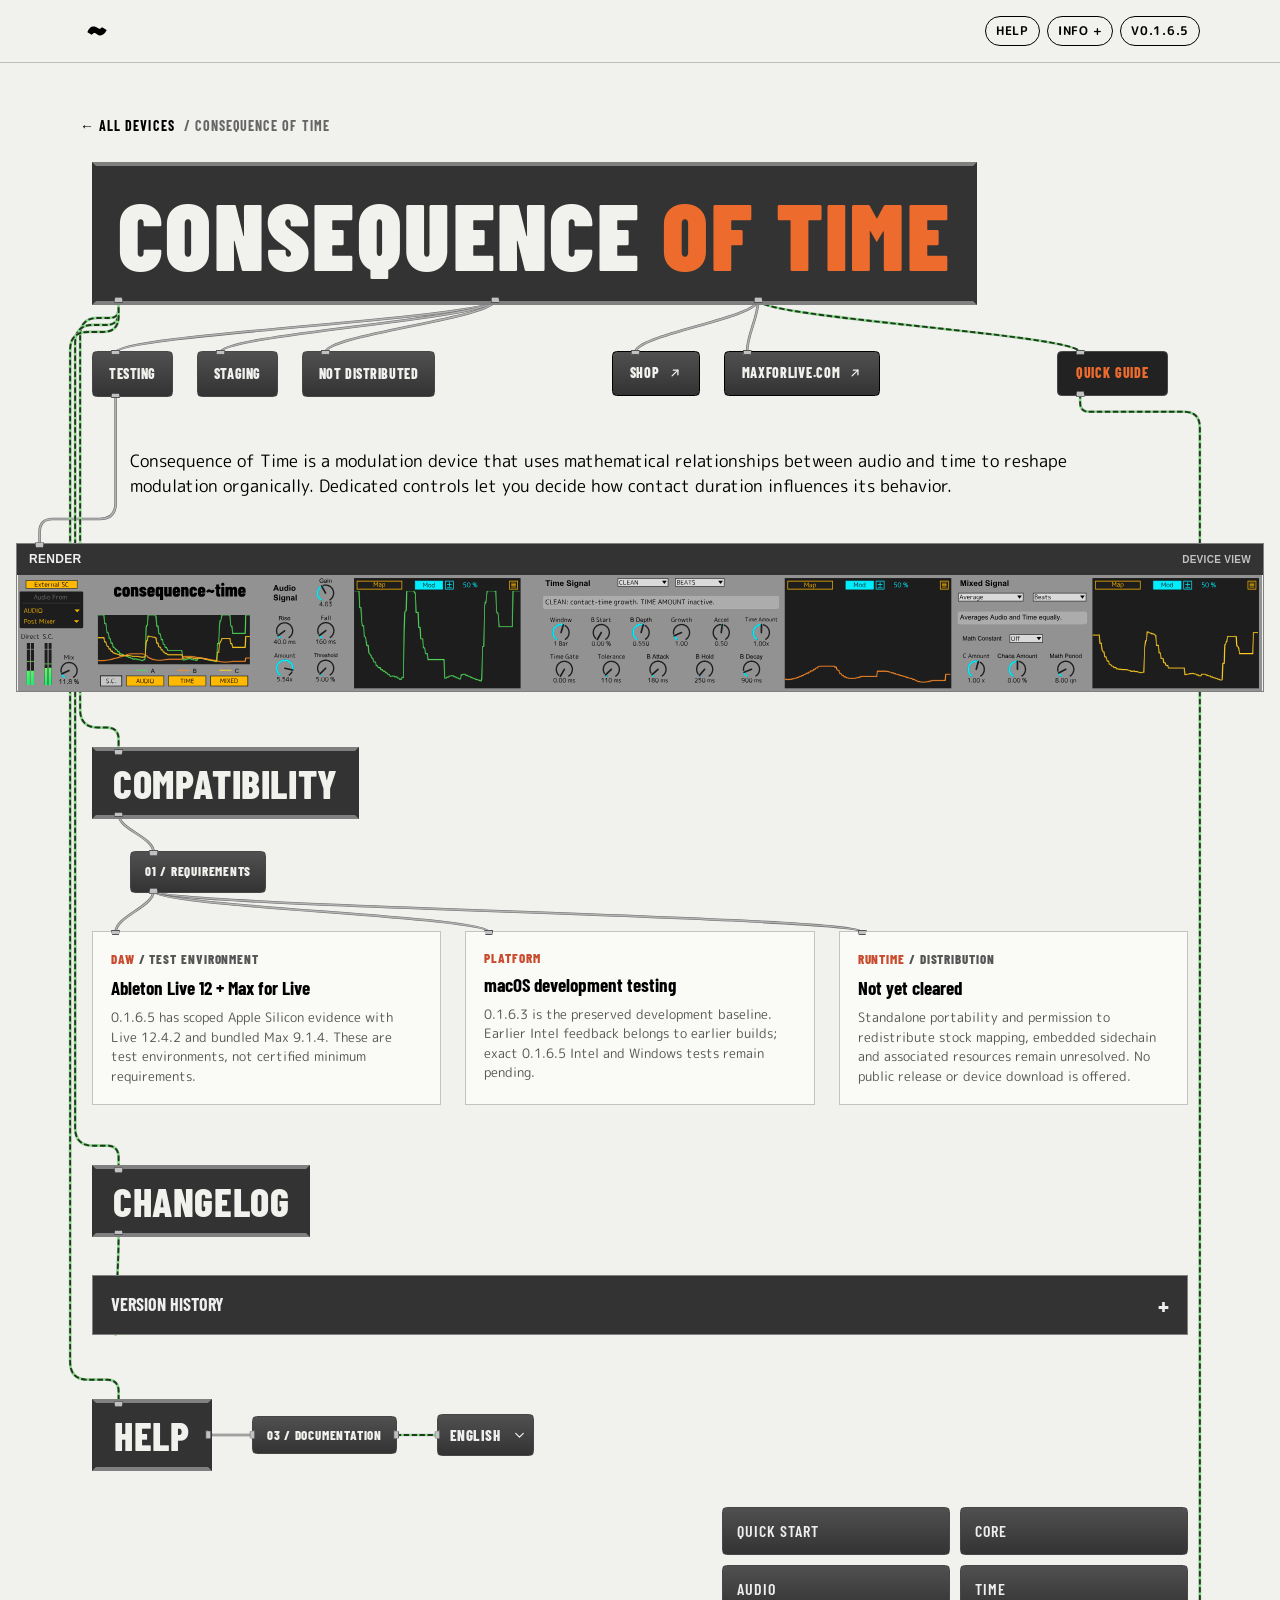
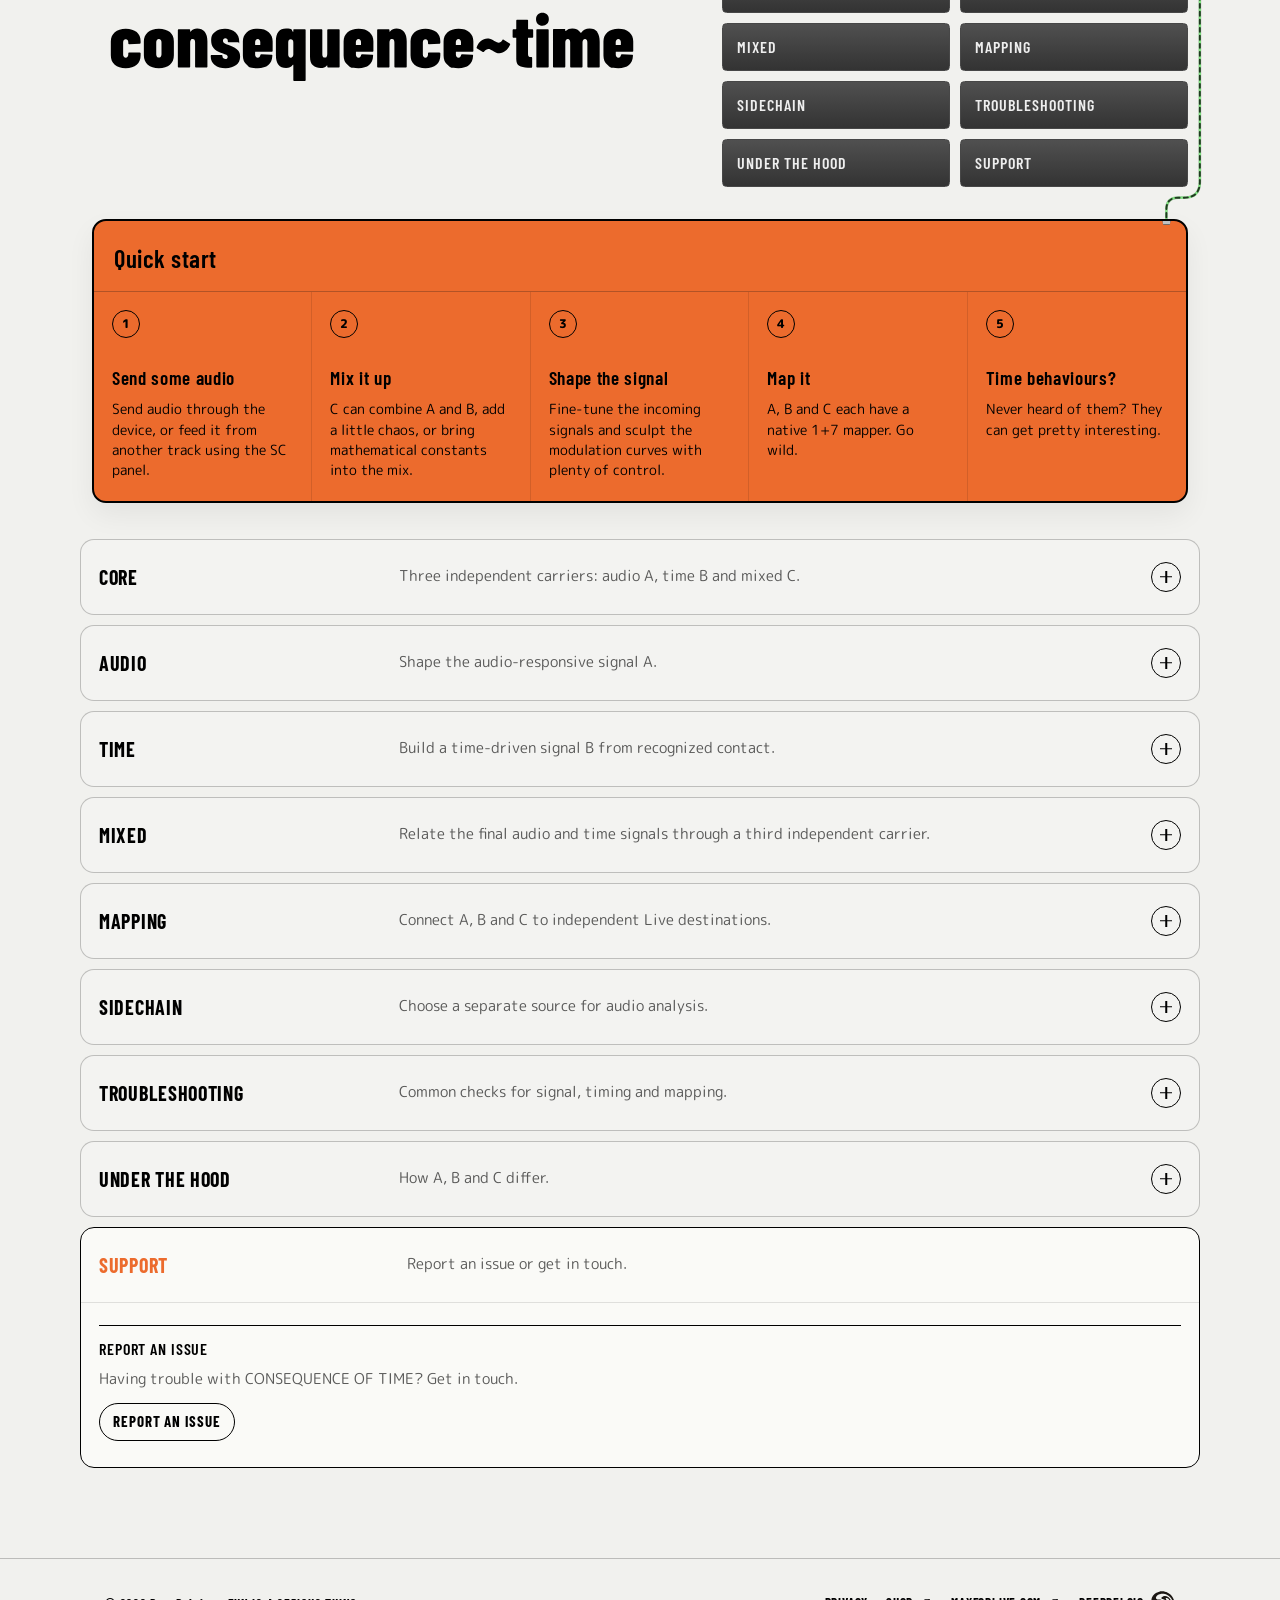
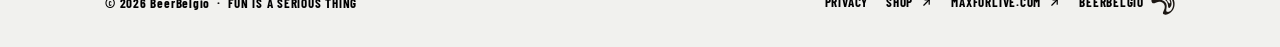
==== commit a5d67379: "Add files via upload" ====
--- a/consequence-of-time/index.html
+++ b/consequence-of-time/index.html
@@ -1,7 +1,7 @@
 <!DOCTYPE html>
 <html lang="en"><head><meta charset="utf-8"><meta content="width=device-width,initial-scale=1" name="viewport"><title>CONSEQUENCE OF TIME — Guide and support | B4~M4L</title><link href="../assets/brand/favicon-tilde.svg" rel="icon" type="image/svg+xml">
-<link href="../assets/fonts/barlow-condensed/font.css?v=1fdd6c9837" rel="stylesheet">
-<link href="../assets/fonts/m-plus-rounded-1c/font.css?v=44ba9e7308" rel="stylesheet"><link href="../assets/css/site.css?v=0f21d0e35e" rel="stylesheet">
+<link href="../assets/fonts/barlow-condensed/font.css?v=bbd19125e2" rel="stylesheet">
+<link href="../assets/fonts/m-plus-rounded-1c/font.css?v=44ba9e7308" rel="stylesheet"><link href="../assets/css/site.css?v=1612207f91" rel="stylesheet">
 <style>
 
 
@@ -822,7 +822,7 @@
 .device-cover-copy h2.device-one-line {font-size:clamp(20px,4.7vw,78px)!important;line-height:1!important;letter-spacing:-.006em!important;white-space:nowrap!important;}
 @media(max-width:400px) { .device-cover-copy h2.device-one-line {font-size:clamp(19px,5vw,27px)!important;} }
 </style><link rel="stylesheet" href="../assets/css/max-components.css?v=46a16dac37">
-<link rel="stylesheet" href="../assets/css/max-style.css?v=faefc2fbd1"><script defer src="../assets/js/max-cords.js?v=e9a9a99d71"></script><script defer src="../assets/js/max-home.js?v=2c1b6d3d73"></script><script defer src="help/help-manifest.js?v=8641e7e469"></script><script defer src="../assets/js/device-docs.js?v=5fd010e21a"></script><meta name="description" content="Guide to CONSEQUENCE OF TIME: audio, time and mixed modulation signals in Ableton Live. Learn the controls, behaviours, mapping and sidechain."><link rel="canonical" href="https://beerbelgio.github.io/b4-m4l/consequence-of-time/"><meta property="og:type" content="website"><meta property="og:site_name" content="B4~M4L"><meta property="og:title" content="CONSEQUENCE OF TIME — Guide and support | B4~M4L"><meta property="og:description" content="Guide to CONSEQUENCE OF TIME: audio, time and mixed modulation signals in Ableton Live. Learn the controls, behaviours, mapping and sidechain."><meta property="og:url" content="https://beerbelgio.github.io/b4-m4l/consequence-of-time/"><meta name="twitter:card" content="summary"></head><body class="cot-page">
+<link rel="stylesheet" href="../assets/css/max-style.css?v=e1f5fd86b0"><script defer src="../assets/js/max-cords.js?v=ae103d219a"></script><script defer src="../assets/js/max-home.js?v=fde472b5ad"></script><script defer src="help/help-manifest.js?v=8a6db808c4"></script><script defer src="../assets/js/device-docs.js?v=5fd010e21a"></script><meta name="description" content="Guide to CONSEQUENCE OF TIME: audio, time and mixed modulation signals in Ableton Live. Learn the controls, behaviours, mapping and sidechain."><link rel="canonical" href="https://beerbelgio.github.io/b4-m4l/consequence-of-time/"><meta property="og:type" content="website"><meta property="og:site_name" content="B4~M4L"><meta property="og:title" content="CONSEQUENCE OF TIME — Guide and support | B4~M4L"><meta property="og:description" content="Guide to CONSEQUENCE OF TIME: audio, time and mixed modulation signals in Ableton Live. Learn the controls, behaviours, mapping and sidechain."><meta property="og:url" content="https://beerbelgio.github.io/b4-m4l/consequence-of-time/"><meta name="twitter:card" content="summary"></head><body class="cot-page">
 <header class="topbar">
 <div class="topbar-inner">
 <a aria-label="B4M4L home" class="brand" href="../index.html">
@@ -846,18 +846,18 @@
 <main><div class="site-breadcrumb"><a href="../index.html">← ALL DEVICES</a><span> / CONSEQUENCE OF TIME</span></div>
 <div class="max-device-overview" data-patch-graph><section aria-label="Consequence of Time overview" class="device-cover"><div class="device-cover-copy"><div class="max-newobj max-device-title"><h1 data-device-title="" aria-label="CONSEQUENCE OF TIME" class="device-one-line"><span>CONSEQUENCE</span> <em>OF TIME</em></h1><span class="max-port outlet" data-port="title-state" aria-hidden="true" style="--port-x:45%"></span><span class="max-port outlet" data-port="title-actions" aria-hidden="true" style="--port-x:75%"></span><span class="max-port outlet" data-port="title-sections" aria-hidden="true" style="--port-x:18px"></span></div><div class="device-release-row"><div class="device-states" aria-label="Development status"><span class="preview-state max-message"><span class="max-port inlet" data-port="state-in" aria-hidden="true"></span><span class="max-port outlet" data-port="state-out" aria-hidden="true"></span>TESTING</span><span class="preview-state max-message"><span class="max-port inlet" data-port="staging-in" aria-hidden="true"></span>STAGING</span><span class="preview-state max-message"><span class="max-port inlet" data-port="distribution-in" aria-hidden="true"></span>NOT DISTRIBUTED</span></div><div class="device-actions"><a class="max-message" href="https://ko-fi.com/beerbelgio" rel="noopener noreferrer" target="_blank"><span class="max-port inlet" data-port="action-1" aria-hidden="true"></span>SHOP <span aria-hidden="true" class="link-arrow"><svg fill="none" stroke="currentColor" stroke-linecap="round" stroke-linejoin="round" stroke-width="2.2" viewbox="0 0 24 24" xmlns="http://www.w3.org/2000/svg"><path d="M7 17 17 7"></path><path d="M9 7h8v8"></path></svg></span></a><a class="max-message" href="https://maxforlive.com/profile/user/BeerBelgio" rel="noopener noreferrer" target="_blank"><span class="max-port inlet" data-port="action-2" aria-hidden="true"></span>MAXFORLIVE.COM <span aria-hidden="true" class="link-arrow"><svg fill="none" stroke="currentColor" stroke-linecap="round" stroke-linejoin="round" stroke-width="2.2" viewbox="0 0 24 24" xmlns="http://www.w3.org/2000/svg"><path d="M7 17 17 7"></path><path d="M9 7h8v8"></path></svg></span></a></div><a class="max-message max-quick-guide nav-link" href="#quick-start"><span class="max-port inlet" data-port="quick-guide-in" aria-hidden="true"></span>QUICK GUIDE<span class="max-port outlet" data-port="quick-guide-out" aria-hidden="true"></span></a></div><p>Consequence of Time is a modulation device that uses mathematical relationships between audio and time to reshape modulation organically. Dedicated controls let you decide how contact duration influences its behavior.</p></div><div class="max-render"><span class="max-port inlet" data-port="render-in" aria-hidden="true"></span><div class="max-window-title">RENDER <span>DEVICE VIEW</span></div><div aria-label="Consequence of Time full interface" class="device-cover-art max-render-content cot-render"><a href="../assets/device-illustrations/cot/total.svg" target="_blank" rel="noopener" aria-label="Open the full Consequence of Time interface SVG"><img width="1860" height="173" alt="Consequence of Time: sidechain, MAIN, Audio, Time and Mixed panels" src="../assets/device-illustrations/cot/total.svg"></a></div></div></section>
 <section aria-labelledby="compatibility-heading" class="public-section"><div class="public-section-header"><span class="site-kicker max-message"><span class="max-port inlet" data-port="compat-number" aria-hidden="true"></span>01 / REQUIREMENTS<span class="max-port outlet" data-port="requirements-out" aria-hidden="true"></span></span><h2 class="max-newobj" id="compatibility-heading"><span class="max-port inlet" data-port="compat-in" aria-hidden="true"></span>COMPATIBILITY<span class="max-port outlet" data-port="compat-out" aria-hidden="true"></span></h2></div><div class="compat-grid"><div class="max-compat-card"><span class="max-port inlet" data-port="compat-1" aria-hidden="true"></span><span>DAW <small class="compat-evidence-label">/ TEST ENVIRONMENT</small></span><strong>Ableton Live 12 + Max for Live</strong><small>0.1.6.5 has scoped Apple Silicon evidence with Live 12.4.2 and bundled Max 9.1.4. These are test environments, not certified minimum requirements.</small></div><div class="max-compat-card"><span class="max-port inlet" data-port="compat-2" aria-hidden="true"></span><span>PLATFORM</span><strong>macOS development testing</strong><small>0.1.6.3 is the preserved development baseline. Earlier Intel feedback belongs to earlier builds; exact 0.1.6.5 Intel and Windows tests remain pending.</small></div><div class="max-compat-card"><span class="max-port inlet" data-port="compat-3" aria-hidden="true"></span><span>RUNTIME <small class="compat-evidence-label">/ DISTRIBUTION</small></span><strong>Not yet cleared</strong><small>Standalone portability and permission to redistribute stock mapping, embedded sidechain and associated resources remain unresolved. No public release or device download is offered.</small></div></div></section>
-<section aria-labelledby="changes-heading" class="public-section"><div class="public-section-header"><h2 class="max-newobj" id="changes-heading"><span class="max-port inlet" data-port="changes-in" aria-hidden="true"></span>CHANGELOG<span class="max-port outlet" data-port="changes-out" aria-hidden="true"></span></h2></div><details class="public-accordion max-release-window"><span class="max-port inlet" data-port="releases-in" aria-hidden="true"></span><summary><span>PUBLIC RELEASE NOTES</span><span aria-hidden="true" class="public-toggle">+</span></summary><div class="public-accordion-body"><p>No public release is currently confirmed. This documentation is a <strong>draft based on testing candidate 0.1.6.5</strong>; internal milestones are deliberately excluded from public release notes.</p></div></details></section>
-<div class="help-entry" id="help" data-patch-graph><span class="help-entry-left"><span class="site-kicker max-message"><span class="max-port inlet" data-flow-port="in" data-port="help-number-in" aria-hidden="true"></span>03 / DOCUMENTATION<span class="max-port outlet" data-flow-port="out" data-port="help-number-out" aria-hidden="true"></span></span><span class="help-locale-arrow" hidden><svg aria-hidden="true" fill="none" stroke="currentColor" stroke-linecap="round" stroke-linejoin="round" stroke-width="2.2" viewbox="0 0 24 24" xmlns="http://www.w3.org/2000/svg"><path d="M4 12 H20"></path><path d="M14 6 L20 12 L14 18"></path></svg></span><label class="help-language-control max-message"><span class="max-port inlet" data-flow-port="in" data-port="language-in" aria-hidden="true"></span><select aria-label="Manual language" data-b4-language=""><option value="en">English</option><option value="it">Italiano</option><option value="de">Deutsch</option><option value="es">Español</option><option value="fr">Français</option></select><span aria-hidden="true" class="select-chevron"><svg aria-hidden="true" class="locale-chevron" fill="none" stroke="currentColor" stroke-linecap="round" stroke-linejoin="round" stroke-width="2.2" viewbox="0 0 24 24" xmlns="http://www.w3.org/2000/svg"><path d="m5 9 7 7 7-7"></path></svg></span></label></span><h2 class="max-newobj max-help-title"><span class="max-port inlet" data-port="help-title-in" aria-hidden="true"></span>HELP<span class="max-port outlet" data-flow-port="out" data-port="help-title-out" aria-hidden="true"></span></h2><i hidden data-cable data-from="help-title-out" data-to="help-number-in" data-kind="normal" data-route="flow"></i><i hidden data-cable data-from="help-number-out" data-to="language-in" data-kind="jitter" data-route="flow"></i></div><i hidden data-cable data-from="title-state" data-to="state-in" data-kind="normal" data-route=""></i><i hidden data-cable data-from="title-state" data-to="staging-in" data-kind="normal" data-route=""></i><i hidden data-cable data-from="title-state" data-to="distribution-in" data-kind="normal" data-route=""></i><i hidden data-cable data-from="state-out" data-to="render-in" data-kind="normal" data-route="render"></i><i hidden data-cable data-from="title-actions" data-to="action-1" data-kind="normal" data-route=""></i><i hidden data-cable data-from="title-actions" data-to="action-2" data-kind="normal" data-route=""></i><i hidden data-cable data-from="title-sections" data-to="compat-in" data-kind="jitter" data-route="section"></i><i hidden data-cable data-from="title-sections" data-to="changes-in" data-kind="jitter" data-route="section"></i><i hidden data-cable data-from="title-sections" data-to="help-title-in" data-kind="jitter" data-route="section"></i><i hidden data-cable data-from="compat-out" data-to="compat-number" data-kind="normal" data-route=""></i><i hidden data-cable data-from="requirements-out" data-to="compat-1" data-kind="normal" data-route=""></i><i hidden data-cable data-from="requirements-out" data-to="compat-2" data-kind="normal" data-route=""></i><i hidden data-cable data-from="requirements-out" data-to="compat-3" data-kind="normal" data-route=""></i><i hidden data-cable data-from="changes-out" data-to="releases-in" data-kind="jitter" data-route=""></i><i hidden data-cable data-from="title-actions" data-to="quick-guide-in" data-kind="jitter" data-route=""></i><i hidden data-cable data-from="quick-guide-out" data-to="quick-start-in" data-kind="jitter" data-route="guide"></i><section class="hero">
+<section aria-labelledby="changes-heading" class="public-section"><div class="public-section-header"><h2 class="max-newobj" id="changes-heading"><span class="max-port inlet" data-port="changes-in" aria-hidden="true"></span>CHANGELOG<span class="max-port outlet" data-port="changes-out" aria-hidden="true"></span></h2></div><details class="public-accordion max-release-window"><span class="max-port inlet" data-port="releases-in" aria-hidden="true"></span><summary><span>VERSION HISTORY</span><span aria-hidden="true" class="public-toggle">+</span></summary><div class="public-accordion-body"><p>Device development history, including testing milestones. These entries do not indicate public distribution. The guide covers 0.1.6.5.</p><ol class="device-history"><li><h3>0.1.6.9 — Development experiment — validation incomplete</h3><p class="history-date"><time datetime="2026-10-21">2026-10-21</time> · development milestone</p><ul><li>Explored runtime packaging and component resolution. Validation is incomplete; this milestone does not extend the guide coverage beyond 0.1.6.5.</li></ul></li><li><h3>0.1.6.8 — Runtime maintenance</h3><p class="history-date"><time datetime="2026-10-20">2026-10-20</time> · development milestone</p><ul><li>Reorganized resolution of the device’s own runtime files while preserving the frozen musical engines and interface.</li></ul></li><li><h3>0.1.6.7 — Runtime organization experiment</h3><p class="history-date"><time datetime="2026-10-20">2026-10-20</time> · development milestone</p><ul><li>Reorganized runtime materials; validation remained blocked and further preparation followed.</li></ul></li><li><h3>0.1.6.6 — HELP and packaging</h3><p class="history-date"><time datetime="2026-10-20">2026-10-20</time> · development milestone</p><ul><li>Changed the HELP destination to the device-specific online guide and prepared the private testing folder without changing musical behaviour.</li></ul></li><li><h3>0.1.6.5 — Approved interface and code freeze</h3><p class="history-date"><time datetime="2026-10-20">2026-10-20</time> · development milestone</p><ul><li>Consolidated the approved Core and panel layout, including HELP placement. This is the version covered by the current illustrated guide.</li><li>The known Remote-unmapping limitation after recall was retained; no universal mapping fix or distribution approval is implied.</li></ul></li><li><h3>0.1.6.4 — HELP and testing preparation</h3><p class="history-date"><time datetime="2026-10-19">2026-10-19</time> · development milestone</p><ul><li>Added and refined the native HELP entry and delivery-folder preparation. The earlier temporary HELP destination was subsequently replaced in 0.1.6.6.</li></ul></li><li><h3>0.1.6.3 — Interface alignment</h3><p class="history-date"><time datetime="2026-10-16">2026-10-16</time> · development milestone</p><ul><li>Refined Audio/Time alignment, the compact Core and panel geometry. Reduced redundant display updates without changing the modulation engines.</li><li>Remote unmapping after recall remained a known limitation in the tested configuration.</li></ul></li><li><h3>0.1.6.2 — Panel layout</h3><p class="history-date"><time datetime="2026-10-16">2026-10-16</time> · development milestone</p><ul><li>Compacted Audio and Time controls and aligned the MIXED panel, preserving parameter identities and engine behaviour.</li></ul></li><li><h3>0.1.6.1 — MIXED activity refinement</h3><p class="history-date"><time datetime="2026-10-16">2026-10-16</time> · development milestone</p><ul><li>Compacted MIXED and refined its low-level activity response. Added a three-signal Core legend and clarified Math Period.</li></ul></li><li><h3>0.1.6.0 — MIXED integration</h3><p class="history-date"><time datetime="2026-10-15">2026-10-15</time> · development milestone</p><ul><li>Added independent mixed signal C, nine Combine modes and a third mapping panel, while retaining audio A and time B.</li></ul></li><li><h3>0.1.5.2 — Native display and mapping identity</h3><p class="history-date"><time datetime="2026-10-15">2026-10-15</time> · development milestone</p><ul><li>Refined native scopes, theme behaviour and Audio controls. Stabilized mapping parameter metadata; selected recall tests improved in the tested configuration.</li></ul></li><li><h3>0.1.5.1 — Contact timing and interface</h3><p class="history-date"><time datetime="2026-10-14">2026-10-14</time> · development milestone</p><ul><li>Added the consecutive-contact time gate, extended Accel and refined the sidechain and panel arrangement.</li><li>Remote mode recall still required follow-up at this milestone.</li></ul></li><li><h3>0.1.5.0 — Compact two-signal Core</h3><p class="history-date"><time datetime="2026-10-14">2026-10-14</time> · development milestone</p><ul><li>Introduced the compact Core with separate A/B traces and independent Audio/Time panels. Extended negative Accel behaviour.</li></ul></li><li><h3>0.1.4.3 — Native connections and layout</h3><p class="history-date"><time datetime="2026-10-13">2026-10-13</time> · development milestone</p><ul><li>Aligned the compact Core and controller, restored native patch connections and retained independent A/B output scopes.</li></ul></li><li><h3>0.1.4.2 — Interface refinement</h3><p class="history-date"><time datetime="2026-10-13">2026-10-13</time> · development milestone</p><ul><li>Preserved manual Presentation refinements as the next development reference; mapping still needed follow-up.</li></ul></li><li><h3>0.1.4.1 — Native integration</h3><p class="history-date"><time datetime="2026-10-13">2026-10-13</time> · development milestone</p><ul><li>Restored mapping and signal connections, independent panels, separate BEATS/TIME values and a 5 ms time-engine minimum.</li></ul></li><li><h3>0.1.4 — Native interface prototype</h3><p class="history-date"><time datetime="2026-10-12">2026-10-12</time> · development milestone</p><ul><li>Introduced native mapping panes, sidechain controls and independent A/B scopes; prepared Intel compatibility checks.</li></ul></li></ol></div></details></section>
+<div class="help-entry" id="help" data-patch-graph><span class="help-entry-left"><span class="site-kicker max-message"><span class="max-port inlet" data-flow-port="in" data-port="help-number-in" aria-hidden="true"></span>03 / DOCUMENTATION<span class="max-port outlet" data-flow-port="out" data-port="help-number-out" aria-hidden="true"></span></span><span class="help-locale-arrow" hidden><svg aria-hidden="true" fill="none" stroke="currentColor" stroke-linecap="round" stroke-linejoin="round" stroke-width="2.2" viewbox="0 0 24 24" xmlns="http://www.w3.org/2000/svg"><path d="M4 12 H20"></path><path d="M14 6 L20 12 L14 18"></path></svg></span><label class="help-language-control max-message"><span class="max-port inlet" data-flow-port="in" data-port="language-in" aria-hidden="true"></span><select aria-label="Manual language" data-b4-language=""><option value="en">English</option><option value="it">Italiano</option><option value="de">Deutsch</option><option value="es">Español</option><option value="fr">Français</option></select><span aria-hidden="true" class="select-chevron"><svg aria-hidden="true" class="locale-chevron" fill="none" stroke="currentColor" stroke-linecap="round" stroke-linejoin="round" stroke-width="2.2" viewbox="0 0 24 24" xmlns="http://www.w3.org/2000/svg"><path d="m5 9 7 7 7-7"></path></svg></span></label></span><h2 class="max-newobj max-help-title"><span class="max-port inlet" data-port="help-title-in" aria-hidden="true"></span>HELP<span class="max-port outlet" data-flow-port="out" data-port="help-title-out" aria-hidden="true"></span></h2><i hidden data-cable data-from="help-title-out" data-to="help-number-in" data-kind="normal" data-route="flow"></i><i hidden data-cable data-from="help-number-out" data-to="language-in" data-kind="jitter" data-route="flow"></i></div><i hidden data-cable data-from="title-state" data-to="state-in" data-kind="normal" data-route=""></i><i hidden data-cable data-from="title-state" data-to="staging-in" data-kind="normal" data-route=""></i><i hidden data-cable data-from="title-state" data-to="distribution-in" data-kind="normal" data-route=""></i><i hidden data-cable data-from="state-out" data-to="render-in" data-kind="normal" data-route="render"></i><i hidden data-cable data-from="title-actions" data-to="action-1" data-kind="normal" data-route=""></i><i hidden data-cable data-from="title-actions" data-to="action-2" data-kind="normal" data-route=""></i><i hidden data-cable data-from="title-sections" data-to="compat-in" data-kind="jitter" data-route="section"></i><i hidden data-cable data-from="title-sections" data-to="changes-in" data-kind="jitter" data-route="section"></i><i hidden data-cable data-from="title-sections" data-to="help-title-in" data-kind="jitter" data-route="section"></i><i hidden data-cable data-from="compat-out" data-to="compat-number" data-kind="normal" data-route=""></i><i hidden data-cable data-from="requirements-out" data-to="compat-1" data-kind="normal" data-route=""></i><i hidden data-cable data-from="requirements-out" data-to="compat-2" data-kind="normal" data-route=""></i><i hidden data-cable data-from="requirements-out" data-to="compat-3" data-kind="normal" data-route=""></i><i hidden data-cable data-from="changes-out" data-to="releases-in" data-kind="jitter" data-route=""></i><i hidden data-cable data-from="title-actions" data-to="quick-guide-in" data-kind="jitter" data-route=""></i><i hidden data-cable data-from="quick-guide-out" data-to="quick-start-in" data-kind="jitter" data-route="guide"></i><section class="hero" data-help-content>
 <div class="hero-copy">
-<img alt="CONSEQUENCE OF TIME" class="hero-device-wordmark" src="../assets/brand/consequence-of-time-wordmark.svg">
+<img alt="CONSEQUENCE OF TIME" class="hero-device-wordmark" src="../assets/brand/consequence-of-time-wordmark.svg" width="1000" height="200">
 </div>
-<nav aria-label="Help sections" class="hero-menu"><a class="nav-link max-message" href="#quick-start">Quick start</a><a class="nav-link max-message" href="#core">Core</a><a class="nav-link max-message" href="#audio">Audio</a><a class="nav-link max-message" href="#time">Time</a><a class="nav-link max-message" href="#mixed">MIXED</a><a class="nav-link max-message" href="#mapping">Mapping</a><a class="nav-link max-message" href="#sidechain">Sidechain</a><a class="nav-link max-message" href="#troubleshooting">Troubleshooting</a><a class="nav-link max-message" href="#architecture">Under the hood</a><a class="nav-link max-message" href="#support">Support</a></nav></section><section class="quick-start" id="quick-start"><span class="max-port inlet" data-port="quick-start-in" aria-hidden="true" style="--port-x:calc(100% - 24px)"></span><div class="quick-header"><h2>Quick start</h2></div><div class="quick-grid">
+<nav aria-label="Help sections" class="hero-menu"><a class="nav-link max-message" href="#quick-start">Quick start</a><a class="nav-link max-message" href="#core">Core</a><a class="nav-link max-message" href="#audio">Audio</a><a class="nav-link max-message" href="#time">Time</a><a class="nav-link max-message" href="#mixed">MIXED</a><a class="nav-link max-message" href="#mapping">Mapping</a><a class="nav-link max-message" href="#sidechain">Sidechain</a><a class="nav-link max-message" href="#troubleshooting">Troubleshooting</a><a class="nav-link max-message" href="#architecture">Under the hood</a><a class="nav-link max-message" href="#support">Support</a></nav></section><section data-help-content class="quick-start" id="quick-start"><span class="max-port inlet" data-port="quick-start-in" aria-hidden="true" style="--port-x:calc(100% - 24px)"></span><div class="quick-header"><h2>Quick start</h2></div><div class="quick-grid">
 <article class="quick-step"><div class="quick-copy"><span class="step-no">1</span><h3>Send some audio</h3><p>Send audio through the device, or feed it from another track using the SC panel.</p></div></article>
 <article class="quick-step"><div class="quick-copy"><span class="step-no">2</span><h3>Mix it up</h3><p>C can combine A and B, add a little chaos, or bring mathematical constants into the mix.</p></div></article>
 <article class="quick-step"><div class="quick-copy"><span class="step-no">3</span><h3>Shape the signal</h3><p>Fine-tune the incoming signals and sculpt the modulation curves with plenty of control.</p></div></article>
 <article class="quick-step"><div class="quick-copy"><span class="step-no">4</span><h3>Map it</h3><p>A, B and C each have a native 1+7 mapper. Go wild.</p></div></article>
 <article class="quick-step"><div class="quick-copy"><span class="step-no">5</span><h3>Time behaviours?</h3><p>Never heard of them? They can get pretty interesting.</p></div></article>
-</div></section></div><section aria-label="Consequence of Time manual" class="manual"><p class="manifest-fallback-note" id="cot-manifest-note" hidden>Live metadata unavailable. The versioned static guide remains readable.</p><details class="manual-section" id="core"><summary><span class="section-title">Core</span><span class="section-summary" lang="en" data-no-translate>Three independent carriers: audio A, time B and mixed C.</span><span aria-hidden="true" class="section-toggle">+</span></summary><div class="section-body"><span id="main" aria-hidden="true"></span><div class="section-grid illustrated-guide"><figure class="device-figure"><img width="250" height="174" loading="lazy" src="../assets/device-illustrations/cot/core.svg" alt="Consequence of Time Core: three signal traces and panel controls"></figure><div class="card"><h3>A / AUDIO</h3><p>A follows audio intensity from the main input or the external sidechain. Open AUDIO to shape its envelope.</p></div><div class="card"><h3>SC / SIDECHAIN</h3><p>Open SC to choose an external source and channel, then set Mix between the main and external analysis inputs.</p></div><div class="card"><h3>B / TIME</h3><p>B develops with the duration of recognized contact. Open TIME for its window, growth, behaviours, hold and decay.</p></div><div class="card"><h3>C / MIXED</h3><p>C combines the final A and B signals, with its own scope and mapper. The Core overlays A in green, B in orange and C in yellow.</p></div></div></div></details><details class="manual-section" id="audio"><summary><span class="section-title">Audio</span><span class="section-summary">Shape the audio-responsive signal A.</span><span aria-hidden="true" class="section-toggle">+</span></summary><div class="section-body"><div class="section-grid illustrated-guide"><figure class="device-figure"><img width="409" height="174" loading="lazy" src="../assets/device-illustrations/cot/audio.svg" alt="Consequence of Time Audio: Gain, Rise, Fall, Amount, Threshold and mapper A"></figure><div class="card"><h3>Audio source</h3><p>Use the main track input or select an external sidechain. Check routing when nothing moves.</p></div><div class="card"><h3>Gain</h3><p>Adjust incoming level before the signal is analyzed.</p></div><div class="card"><h3>A Rise / A Fall</h3><p>Set how quickly signal A reacts to increasing and decreasing audio intensity. These controls do not modify B Attack, Hold or Decay.</p></div><div class="card"><h3>Audio Amount</h3><p>Adjust the amount applied to normalized A. It is not the contact threshold used by the time engine.</p></div><div class="card" lang="en" data-no-translate><h3>Current panel labels</h3><p>Audio uses the shorter labels Rise, Fall, Amount and Threshold. Amount still scales A; Threshold still qualifies Time contact. The underlying Live names and all ranges, defaults and signal behavior are unchanged.</p></div></div></div></details><details class="manual-section" id="time"><summary><span class="section-title">Time</span><span class="section-summary">Build a time-driven signal B from recognized contact.</span><span aria-hidden="true" class="section-toggle">+</span></summary><div class="section-body"><div class="section-grid illustrated-guide"><figure class="device-figure"><img width="625" height="174" loading="lazy" src="../assets/device-illustrations/cot/time.svg" alt="Consequence of Time Time: Behavior, Sync, timing controls and mapper B"></figure><div class="card"><h3>Contact threshold</h3><p>Contact begins with duration: TIME GATE sets how long the signal must stay above the AUDIO Threshold before B starts growing. Gate spans 0–2000 ms in 5 ms steps; 0 starts immediately. AUDIO Threshold sets the separate amplitude condition after Gain/Rise/Fall and before Audio Amount (default 5%; effective range 0.1–95%).</p></div><div class="card"><h3>Tolerance</h3><p lang="en" data-no-translate>After contact is active, the release threshold is 65% of AUDIO THRESHOLD. TOLERANCE allows continuous time below that release level before HOLD then DECAY. It does not qualify initial contact.</p></div><div class="card"><h3>Window</h3><p>Choose BEATS (musical tempo) or TIME (elapsed time) as the accumulation window; the two modes retain separate values.</p></div><div class="card"><h3>Growth / Accel</h3><p lang="en" data-no-translate>Growth changes phase rate. Accel −10…+10, default 0.5, accelerates or slows forward growth without reversing phase. FREEZE may intentionally stop the phase.</p></div><div class="card"><h3>B Start / B Depth</h3><p>Set initial signal level and range of movement.</p></div><div class="card"><h3>B Attack / Hold / Decay</h3><p>Attack smooths growth, Hold keeps the value after contact is lost, Decay returns B toward zero.</p></div><div class="card" lang="en" data-no-translate><h3>Qualification example</h3><p>Threshold 5%, Gate 50 ms, Tolerance 110 ms: 50 ms continuously above 5% qualifies contact; falling below 5% resets qualification. A keeps moving. On qualification B starts at phase zero and grows from the next nominal 5 ms tick. Once active, 110 ms below 3.25% ends contact. Gate 0 retains immediate startup; timing is not sample-accurate.</p></div><div class="card" lang="en" data-no-translate><h3>Native time readings</h3><p>Window retains separate Beats/Time values. Native dials may display 1752.125 ms as 1.75 s without quantizing the stored value. B Start and REVERSE can produce positive B even at time phase zero.</p></div></div><section class="behavior-guide" id="behaviors"><h3>Behaviours</h3><p>The device includes a short on-screen message to help you understand the selected behaviour at a glance.</p><div class="section-grid"><div class="card"><h3>CLEAN</h3><p>Pure time evolution. Time Amount has no effect in CLEAN.</p></div><div class="card"><h3>DEPTH</h3><p>Changes movement range in response to intensity.</p></div><div class="card"><h3>SPEED</h3><p>Changes accumulation speed in response to intensity.</p></div><div class="card"><h3>JITTER</h3><p>Adds signal-dependent irregular fluctuations.</p></div><div class="card"><h3>REVERSE</h3><p>May produce a descending positive curve, not negative output; transitions can be abrupt.</p></div><div class="card"><h3>FREEZE</h3><p>Can pause time progress when intensity meets its condition.</p></div><div class="card"><h3>STEPS</h3><p>Quantizes the time signal into discrete steps.</p></div><div class="card"><h3>CHAOS</h3><p>Combines speed changes and irregular fluctuations. Time Amount adjusts each active behavior, not the basic B Depth.</p></div></div></section></div></details><details class="manual-section" id="mixed"><summary><span class="section-title">MIXED</span><span class="section-summary" lang="en" data-no-translate>Relate the final audio and time signals through a third independent carrier.</span><span class="section-toggle" aria-hidden="true">+</span></summary><div class="section-body"><div class="section-grid illustrated-guide"><figure class="device-figure"><img width="462" height="174" loading="lazy" src="../assets/device-illustrations/cot/mixed.svg" alt="Consequence of Time Mixed: Combine, Sync, Math Period and mapper C"></figure><div class="card" lang="en" data-no-translate><h3>Neutral start</h3><p>Begin with Audio Thru, C Amount +1, Chaos 0 and Math Constant Off. C equals A exactly, including tiny values. Time Thru passes B the same way.</p></div><div class="card" lang="en" data-no-translate=""><h3>Combine and Amount</h3><p>Nine modes: Sum (soft saturation), Average, Difference (A−B), Ratio A/B, Ratio B/A, Multiply, Distance (abs(A−B)), Audio Thru and Time Thru. Ratios are protected near zero and bounded. Sum differs from Average. C Amount is −10…+10, default +1. At relevant activity of at least 1%, Amount −1 on Thru gives 1−A/B. Amount 0 gives the centre 0.5 while active; it does not unmap the target.</p></div><div class="card" lang="en" data-no-translate><h3>Source activity</h3><p>Non-neutral C carriers fade continuously to zero below 1% relevant final activity using t²(3−2t), t=clamp(activity/0.01,0,1). Activity is A for Audio Thru/Ratio A/B, B for Time Thru/Ratio B/A, min(A,B) for Multiply, max(A,B) otherwise. Neutral Thru bypasses attenuation. Equal active sources in Difference give 0.5; absent sources give zero. Carrier zero under Mod does not universally mean target zero.</p></div><div class="card" lang="en" data-no-translate=""><h3>Math Period</h3><p>Math Period sets the base cycle duration; Math Constant sets the ratio/phase. Constants: Off, π, e, φ, √2, ln2. Chaos Amount is −100…+100%, default 0; negative values flip deterministic motion. Chaos 0 or Constant Off removes motion exactly. Separate memories: Beats 1–64 quarter notes, default 8; Time 100–60000 ms, default 4000. A 100 ms floor is shown when applied. Visible labels preserve stored parameter identities.</p></div><div class="card" lang="en" data-no-translate><h3>Clock and recall</h3><p>Beats advances with transport Play; Time can advance with useful input while transport is stopped. B Hold/Freeze/Decay does not freeze C. Tempo feed updates every 250 ms; no sample-accurate or song-position lock is promised. Loading restarts phases; controls and the two period caches persist.</p></div></div></div></details><details class="manual-section" id="mapping"><summary><span class="section-title">Mapping</span><span class="section-summary" lang="en" data-no-translate>Connect A, B and C to independent Live destinations.</span><span aria-hidden="true" class="section-toggle">+</span></summary><div class="section-body"><div class="section-grid"><div class="card"><h3 lang="en" data-no-translate>A / B / C mapping</h3><p lang="en" data-no-translate>Each output has its own native 1+7 mapping interface. The overlay covers its local scope while modulation and CORE continue. Verify both destination association and mode after recall.</p></div><div class="card"><h3>Mod / Remote</h3><p>Mod works as relative modulation around a parameter base value. Remote takes exclusive control of its destination. These are native Ableton behaviors.</p></div><div class="card"><h3>Save &amp; Reload</h3><p>After mapping, verify actual modulation after saving and reopening the Live Set — not only that the destination name persists.</p></div><div class="card" lang="en" data-no-translate=""><h3>Distribution note</h3><p>CONSEQUENCE OF TIME is in testing and is not publicly distributed. No installation package or download is offered here.</p></div></div></div></details><details class="manual-section" id="sidechain"><summary><span class="section-title">Sidechain</span><span class="section-summary">Choose a separate source for audio analysis.</span><span aria-hidden="true" class="section-toggle">+</span></summary><div class="section-body"><div class="section-grid illustrated-guide"><figure class="device-figure"><img width="105" height="174" loading="lazy" src="../assets/device-illustrations/cot/sc.svg" alt="Consequence of Time sidechain: external source, channel and Mix"></figure><div class="card"><h3>Main audio</h3><p>Analyze the audio passing through the track that contains Consequence of Time.</p></div><div class="card"><h3>External sidechain</h3><p>Open SC, choose the source track and channel, then use Mix to blend the main input (dry) with the external source (wet) for analysis. Check A in the Core while setting the blend.</p></div><div class="card"><h3>SC activity</h3><p>The SC button blinks even when the panel is closed when the device is on, an external route is valid and Mix is above zero. It indicates active routing, including when the source is silent. SC opens to the left of the Core; AUDIO, TIME and MIXED open independently to the right.</p></div></div></div></details><details class="manual-section" id="troubleshooting"><summary><span class="section-title">Troubleshooting</span><span class="section-summary">Common checks for signal, timing and mapping.</span><span aria-hidden="true" class="section-toggle">+</span></summary><div class="section-body"><div class="section-grid"><div class="card"><h3>No signal movement</h3><p>Confirm that audio is present, inspect source and routing, increase Gain as appropriate, and check the contact threshold and B Depth.</p></div><div class="card"><h3>A moves but B does not</h3><p>Check the threshold and Tolerance, the Window, Growth, B Start/Depth and whether sufficient contact time has accumulated.</p></div><div class="card"><h3>Mapping looks static</h3><p>In Mod mode, the base knob may stay at its set value while modulation operates. Check the destination response, not only the knob position.</p></div></div></div></details><details class="manual-section" id="architecture"><summary><span class="section-title">Under the hood</span><span class="section-summary" lang="en" data-no-translate>How A, B and C differ.</span><span aria-hidden="true" class="section-toggle">+</span></summary><div class="section-body"><div class="section-grid"><div class="card"><h3>A: amplitude response</h3><p>The envelope follower translates the level of the input signal into a continuous normalized modulation output.</p></div><div class="card"><h3>B: duration response</h3><p>Contact recognition drives a separate time engine. Window, Growth, Accel, Hold, Decay and Behavior change the shape of B.</p></div><div class="card"><h3 lang="en" data-no-translate>C: MIXED carrier</h3><p>C reads the final A and B outputs without feeding back into them. It has an independent trace and mapper, updated on the existing nominal 5 ms tick.</p></div><div class="card"><h3>Audio transparency</h3><p>The project is a modulation effect: it is intended to let audio pass rather than synthesize new sound.</p></div></div></div></details><section aria-labelledby="support-heading" class="manual-section support-section" id="support"><div class="support-heading"><span class="section-title" id="support-heading">Support</span><span class="section-summary">Report an issue or get in touch.</span></div><div class="section-body"><div class="card"><h3>REPORT AN ISSUE</h3><p>Having trouble with CONSEQUENCE OF TIME? Get in touch.</p><p style="margin-top:12px"><a class="support-button" href="mailto:matteo.sonodgtl@gmail.com" id="support-email">REPORT AN ISSUE</a></p></div></div></section></section></main>
+</div></section></div><section aria-label="Consequence of Time manual" class="manual" data-help-content><p class="manifest-fallback-note" id="cot-manifest-note" hidden>Live metadata unavailable. The versioned static guide remains readable.</p><details class="manual-section" id="core"><summary><span class="section-title">Core</span><span class="section-summary" lang="en" data-no-translate>Three independent carriers: audio A, time B and mixed C.</span><span aria-hidden="true" class="section-toggle">+</span></summary><div class="section-body"><span id="main" aria-hidden="true"></span><div class="section-grid illustrated-guide"><figure class="device-figure"><img width="250" height="174" loading="lazy" src="../assets/device-illustrations/cot/core.svg" alt="Consequence of Time Core: three signal traces and panel controls"></figure><div class="card"><h3>A / AUDIO</h3><p>A follows audio intensity from the main input or the external sidechain. Open AUDIO to shape its envelope.</p></div><div class="card"><h3>SC / SIDECHAIN</h3><p>Open SC to choose an external source and channel, then set Mix between the main and external analysis inputs.</p></div><div class="card"><h3>B / TIME</h3><p>B develops with the duration of recognized contact. Open TIME for its window, growth, behaviours, hold and decay.</p></div><div class="card"><h3>C / MIXED</h3><p>C combines the final A and B signals, with its own scope and mapper. The Core overlays A in green, B in orange and C in yellow.</p></div></div></div></details><details class="manual-section" id="audio"><summary><span class="section-title">Audio</span><span class="section-summary">Shape the audio-responsive signal A.</span><span aria-hidden="true" class="section-toggle">+</span></summary><div class="section-body"><div class="section-grid illustrated-guide"><figure class="device-figure"><img width="409" height="174" loading="lazy" src="../assets/device-illustrations/cot/audio.svg" alt="Consequence of Time Audio: Gain, Rise, Fall, Amount, Threshold and mapper A"></figure><div class="card"><h3>Audio source</h3><p>Use the main track input or select an external sidechain. Check routing when nothing moves.</p></div><div class="card"><h3>Gain</h3><p>Adjust incoming level before the signal is analyzed.</p></div><div class="card"><h3>A Rise / A Fall</h3><p>Set how quickly signal A reacts to increasing and decreasing audio intensity. These controls do not modify B Attack, Hold or Decay.</p></div><div class="card"><h3>Audio Amount</h3><p>Adjust the amount applied to normalized A. It is not the contact threshold used by the time engine.</p></div><div class="card" lang="en" data-no-translate><h3>Current panel labels</h3><p>Audio uses the shorter labels Rise, Fall, Amount and Threshold. Amount still scales A; Threshold still qualifies Time contact. The underlying Live names and all ranges, defaults and signal behavior are unchanged.</p></div></div></div></details><details class="manual-section" id="time"><summary><span class="section-title">Time</span><span class="section-summary">Build a time-driven signal B from recognized contact.</span><span aria-hidden="true" class="section-toggle">+</span></summary><div class="section-body"><div class="section-grid illustrated-guide"><figure class="device-figure"><img width="625" height="174" loading="lazy" src="../assets/device-illustrations/cot/time.svg" alt="Consequence of Time Time: Behavior, Sync, timing controls and mapper B"></figure><div class="card"><h3>Contact threshold</h3><p>Contact begins with duration: TIME GATE sets how long the signal must stay above the AUDIO Threshold before B starts growing. Gate spans 0–2000 ms in 5 ms steps; 0 starts immediately. AUDIO Threshold sets the separate amplitude condition after Gain/Rise/Fall and before Audio Amount (default 5%; effective range 0.1–95%).</p></div><div class="card"><h3>Tolerance</h3><p lang="en" data-no-translate>After contact is active, the release threshold is 65% of AUDIO THRESHOLD. TOLERANCE allows continuous time below that release level before HOLD then DECAY. It does not qualify initial contact.</p></div><div class="card"><h3>Window</h3><p>Choose BEATS (musical tempo) or TIME (elapsed time) as the accumulation window; the two modes retain separate values.</p></div><div class="card"><h3>Growth / Accel</h3><p lang="en" data-no-translate>Growth changes phase rate. Accel −10…+10, default 0.5, accelerates or slows forward growth without reversing phase. FREEZE may intentionally stop the phase.</p></div><div class="card"><h3>B Start / B Depth</h3><p>Set initial signal level and range of movement.</p></div><div class="card"><h3>B Attack / Hold / Decay</h3><p>Attack smooths growth, Hold keeps the value after contact is lost, Decay returns B toward zero.</p></div><div class="card" lang="en" data-no-translate><h3>Qualification example</h3><p>Threshold 5%, Gate 50 ms, Tolerance 110 ms: 50 ms continuously above 5% qualifies contact; falling below 5% resets qualification. A keeps moving. On qualification B starts at phase zero and grows from the next nominal 5 ms tick. Once active, 110 ms below 3.25% ends contact. Gate 0 retains immediate startup; timing is not sample-accurate.</p></div><div class="card" lang="en" data-no-translate><h3>Native time readings</h3><p>Window retains separate Beats/Time values. Native dials may display 1752.125 ms as 1.75 s without quantizing the stored value. B Start and REVERSE can produce positive B even at time phase zero.</p></div></div><section class="behavior-guide" id="behaviors"><h3>Behaviours</h3><p>The device includes a short on-screen message to help you understand the selected behaviour at a glance.</p><div class="section-grid"><div class="card"><h3>CLEAN</h3><p>Pure time evolution. Time Amount has no effect in CLEAN.</p></div><div class="card"><h3>DEPTH</h3><p>Changes movement range in response to intensity.</p></div><div class="card"><h3>SPEED</h3><p>Changes accumulation speed in response to intensity.</p></div><div class="card"><h3>JITTER</h3><p>Adds signal-dependent irregular fluctuations.</p></div><div class="card"><h3>REVERSE</h3><p>May produce a descending positive curve, not negative output; transitions can be abrupt.</p></div><div class="card"><h3>FREEZE</h3><p>Can pause time progress when intensity meets its condition.</p></div><div class="card"><h3>STEPS</h3><p>Quantizes the time signal into discrete steps.</p></div><div class="card"><h3>CHAOS</h3><p>Combines speed changes and irregular fluctuations. Time Amount adjusts each active behavior, not the basic B Depth.</p></div></div></section></div></details><details class="manual-section" id="mixed"><summary><span class="section-title">MIXED</span><span class="section-summary" lang="en" data-no-translate>Relate the final audio and time signals through a third independent carrier.</span><span class="section-toggle" aria-hidden="true">+</span></summary><div class="section-body"><div class="section-grid illustrated-guide"><figure class="device-figure"><img width="462" height="174" loading="lazy" src="../assets/device-illustrations/cot/mixed.svg" alt="Consequence of Time Mixed: Combine, Sync, Math Period and mapper C"></figure><div class="card" lang="en" data-no-translate><h3>Neutral start</h3><p>Begin with Audio Thru, C Amount +1, Chaos 0 and Math Constant Off. C equals A exactly, including tiny values. Time Thru passes B the same way.</p></div><div class="card" lang="en" data-no-translate=""><h3>Combine and Amount</h3><p>Nine modes: Sum (soft saturation), Average, Difference (A−B), Ratio A/B, Ratio B/A, Multiply, Distance (abs(A−B)), Audio Thru and Time Thru. Ratios are protected near zero and bounded. Sum differs from Average. C Amount is −10…+10, default +1. At relevant activity of at least 1%, Amount −1 on Thru gives 1−A/B. Amount 0 gives the centre 0.5 while active; it does not unmap the target.</p></div><div class="card" lang="en" data-no-translate><h3>Source activity</h3><p>Non-neutral C carriers fade continuously to zero below 1% relevant final activity using t²(3−2t), t=clamp(activity/0.01,0,1). Activity is A for Audio Thru/Ratio A/B, B for Time Thru/Ratio B/A, min(A,B) for Multiply, max(A,B) otherwise. Neutral Thru bypasses attenuation. Equal active sources in Difference give 0.5; absent sources give zero. Carrier zero under Mod does not universally mean target zero.</p></div><div class="card" lang="en" data-no-translate=""><h3>Math Period</h3><p>Math Period sets the base cycle duration; Math Constant sets the ratio/phase. Constants: Off, π, e, φ, √2, ln2. Chaos Amount is −100…+100%, default 0; negative values flip deterministic motion. Chaos 0 or Constant Off removes motion exactly. Separate memories: Beats 1–64 quarter notes, default 8; Time 100–60000 ms, default 4000. A 100 ms floor is shown when applied. Visible labels preserve stored parameter identities.</p></div><div class="card" lang="en" data-no-translate><h3>Clock and recall</h3><p>Beats advances with transport Play; Time can advance with useful input while transport is stopped. B Hold/Freeze/Decay does not freeze C. Tempo feed updates every 250 ms; no sample-accurate or song-position lock is promised. Loading restarts phases; controls and the two period caches persist.</p></div></div></div></details><details class="manual-section" id="mapping"><summary><span class="section-title">Mapping</span><span class="section-summary" lang="en" data-no-translate>Connect A, B and C to independent Live destinations.</span><span aria-hidden="true" class="section-toggle">+</span></summary><div class="section-body"><div class="section-grid"><div class="card"><h3 lang="en" data-no-translate>A / B / C mapping</h3><p lang="en" data-no-translate>Each output has its own native 1+7 mapping interface. The overlay covers its local scope while modulation and CORE continue. Verify both destination association and mode after recall.</p></div><div class="card"><h3>Mod / Remote</h3><p>Mod works as relative modulation around a parameter base value. Remote takes exclusive control of its destination. These are native Ableton behaviors.</p></div><div class="card"><h3>Save &amp; Reload</h3><p>After mapping, verify actual modulation after saving and reopening the Live Set — not only that the destination name persists.</p></div><div class="card" lang="en" data-no-translate=""><h3>Distribution note</h3><p>CONSEQUENCE OF TIME is in testing and is not publicly distributed. No installation package or download is offered here.</p></div></div></div></details><details class="manual-section" id="sidechain"><summary><span class="section-title">Sidechain</span><span class="section-summary">Choose a separate source for audio analysis.</span><span aria-hidden="true" class="section-toggle">+</span></summary><div class="section-body"><div class="section-grid illustrated-guide"><figure class="device-figure"><img width="105" height="174" loading="lazy" src="../assets/device-illustrations/cot/sc.svg" alt="Consequence of Time sidechain: external source, channel and Mix"></figure><div class="card"><h3>Main audio</h3><p>Analyze the audio passing through the track that contains Consequence of Time.</p></div><div class="card"><h3>External sidechain</h3><p>Open SC, choose the source track and channel, then use Mix to blend the main input (dry) with the external source (wet) for analysis. Check A in the Core while setting the blend.</p></div><div class="card"><h3>SC activity</h3><p>The SC button blinks even when the panel is closed when the device is on, an external route is valid and Mix is above zero. It indicates active routing, including when the source is silent. SC opens to the left of the Core; AUDIO, TIME and MIXED open independently to the right.</p></div></div></div></details><details class="manual-section" id="troubleshooting"><summary><span class="section-title">Troubleshooting</span><span class="section-summary">Common checks for signal, timing and mapping.</span><span aria-hidden="true" class="section-toggle">+</span></summary><div class="section-body"><div class="section-grid"><div class="card"><h3>No signal movement</h3><p>Confirm that audio is present, inspect source and routing, increase Gain as appropriate, and check the contact threshold and B Depth.</p></div><div class="card"><h3>A moves but B does not</h3><p>Check the threshold and Tolerance, the Window, Growth, B Start/Depth and whether sufficient contact time has accumulated.</p></div><div class="card"><h3>Mapping looks static</h3><p>In Mod mode, the base knob may stay at its set value while modulation operates. Check the destination response, not only the knob position.</p></div></div></div></details><details class="manual-section" id="architecture"><summary><span class="section-title">Under the hood</span><span class="section-summary" lang="en" data-no-translate>How A, B and C differ.</span><span aria-hidden="true" class="section-toggle">+</span></summary><div class="section-body"><div class="section-grid"><div class="card"><h3>A: amplitude response</h3><p>The envelope follower translates the level of the input signal into a continuous normalized modulation output.</p></div><div class="card"><h3>B: duration response</h3><p>Contact recognition drives a separate time engine. Window, Growth, Accel, Hold, Decay and Behavior change the shape of B.</p></div><div class="card"><h3 lang="en" data-no-translate>C: MIXED carrier</h3><p>C reads the final A and B outputs without feeding back into them. It has an independent trace and mapper, updated on the existing nominal 5 ms tick.</p></div><div class="card"><h3>Audio transparency</h3><p>The project is a modulation effect: it is intended to let audio pass rather than synthesize new sound.</p></div></div></div></details><section aria-labelledby="support-heading" class="manual-section support-section" id="support"><div class="support-heading"><span class="section-title" id="support-heading">Support</span><span class="section-summary">Report an issue or get in touch.</span></div><div class="section-body"><div class="card"><h3>REPORT AN ISSUE</h3><p>Having trouble with CONSEQUENCE OF TIME? Get in touch.</p><p style="margin-top:12px"><a class="support-button" href="mailto:matteo.sonodgtl@gmail.com" id="support-email">REPORT AN ISSUE</a></p></div></div></section></section></main>
 <footer class="site-home-footer"><div class="site-shell">
 <div class="footer-signature"><span class="footer-signature-left">© 2026 BeerBelgio</span><span aria-hidden="true" class="footer-signature-dot">·</span><span class="footer-signature-right">FUN IS A SERIOUS THING</span></div>
 <nav aria-label="B4M4L links" class="footer-links">
@@ -876,4 +876,4 @@
 $$('.nav-link').forEach(a=>a.addEventListener('click',e=>{e.preventDefault();goto(a.getAttribute('href').slice(1))}));window.addEventListener('scroll',dock,{passive:true});window.addEventListener('resize',dock,{passive:true});window.addEventListener('load',()=>{if(location.hash)setTimeout(()=>goto(location.hash.slice(1),false),60)},{once:true});
 const mail=['Hello,','','I am contacting you about CONSEQUENCE OF TIME.','','Device version: 0.1.6.5','','Ableton Live version:','','Max version:','','Operating system / architecture:','','Problem category (signal A/B/C, sidechain, mapping, UI, recall or other):','','Description:','','Steps to reproduce:','','Expected behavior:','','Observed behavior:','','Please review any attachments yourself before sending; no files are collected automatically.'].join('\n');$('#support-email').href='mailto:matteo.sonodgtl@gmail.com?subject='+encodeURIComponent('CONSEQUENCE OF TIME — Support Request')+'&body='+encodeURIComponent(mail);
 updateInfo();dock();})();
-</script><script src="../assets/js/i18n.js?v=37e4d52e0d"></script></body></html>
+</script><script src="../assets/js/i18n.js?v=f7d858e2c5"></script></body></html>
--- a/assets/fonts/barlow-condensed/font.css
+++ b/assets/fonts/barlow-condensed/font.css
@@ -1,24 +1,24 @@
 @font-face {
   font-family: "Barlow Condensed";
-  src: url("BarlowCondensed-Thin.ttf") format("truetype");
+  src: url("BarlowCondensed-Thin.woff2") format("woff2");
   font-style: normal;
   font-weight: 100;
   font-display: swap;
 }
-@font-face { font-family: "Barlow Condensed"; src: url("BarlowCondensed-ThinItalic.ttf") format("truetype"); font-style: italic; font-weight: 100; font-display: swap; }
-@font-face { font-family: "Barlow Condensed"; src: url("BarlowCondensed-ExtraLight.ttf") format("truetype"); font-style: normal; font-weight: 200; font-display: swap; }
-@font-face { font-family: "Barlow Condensed"; src: url("BarlowCondensed-ExtraLightItalic.ttf") format("truetype"); font-style: italic; font-weight: 200; font-display: swap; }
-@font-face { font-family: "Barlow Condensed"; src: url("BarlowCondensed-Light.ttf") format("truetype"); font-style: normal; font-weight: 300; font-display: swap; }
-@font-face { font-family: "Barlow Condensed"; src: url("BarlowCondensed-LightItalic.ttf") format("truetype"); font-style: italic; font-weight: 300; font-display: swap; }
-@font-face { font-family: "Barlow Condensed"; src: url("BarlowCondensed-Regular.ttf") format("truetype"); font-style: normal; font-weight: 400; font-display: swap; }
-@font-face { font-family: "Barlow Condensed"; src: url("BarlowCondensed-Italic.ttf") format("truetype"); font-style: italic; font-weight: 400; font-display: swap; }
-@font-face { font-family: "Barlow Condensed"; src: url("BarlowCondensed-Medium.ttf") format("truetype"); font-style: normal; font-weight: 500; font-display: swap; }
-@font-face { font-family: "Barlow Condensed"; src: url("BarlowCondensed-MediumItalic.ttf") format("truetype"); font-style: italic; font-weight: 500; font-display: swap; }
-@font-face { font-family: "Barlow Condensed"; src: url("BarlowCondensed-SemiBold.ttf") format("truetype"); font-style: normal; font-weight: 600; font-display: swap; }
-@font-face { font-family: "Barlow Condensed"; src: url("BarlowCondensed-SemiBoldItalic.ttf") format("truetype"); font-style: italic; font-weight: 600; font-display: swap; }
-@font-face { font-family: "Barlow Condensed"; src: url("BarlowCondensed-Bold.ttf") format("truetype"); font-style: normal; font-weight: 700; font-display: swap; }
-@font-face { font-family: "Barlow Condensed"; src: url("BarlowCondensed-BoldItalic.ttf") format("truetype"); font-style: italic; font-weight: 700; font-display: swap; }
-@font-face { font-family: "Barlow Condensed"; src: url("BarlowCondensed-ExtraBold.ttf") format("truetype"); font-style: normal; font-weight: 800; font-display: swap; }
-@font-face { font-family: "Barlow Condensed"; src: url("BarlowCondensed-ExtraBoldItalic.ttf") format("truetype"); font-style: italic; font-weight: 800; font-display: swap; }
-@font-face { font-family: "Barlow Condensed"; src: url("BarlowCondensed-Black.ttf") format("truetype"); font-style: normal; font-weight: 900; font-display: swap; }
-@font-face { font-family: "Barlow Condensed"; src: url("BarlowCondensed-BlackItalic.ttf") format("truetype"); font-style: italic; font-weight: 900; font-display: swap; }
+@font-face { font-family: "Barlow Condensed"; src: url("BarlowCondensed-ThinItalic.woff2") format("woff2"); font-style: italic; font-weight: 100; font-display: swap; }
+@font-face { font-family: "Barlow Condensed"; src: url("BarlowCondensed-ExtraLight.woff2") format("woff2"); font-style: normal; font-weight: 200; font-display: swap; }
+@font-face { font-family: "Barlow Condensed"; src: url("BarlowCondensed-ExtraLightItalic.woff2") format("woff2"); font-style: italic; font-weight: 200; font-display: swap; }
+@font-face { font-family: "Barlow Condensed"; src: url("BarlowCondensed-Light.woff2") format("woff2"); font-style: normal; font-weight: 300; font-display: swap; }
+@font-face { font-family: "Barlow Condensed"; src: url("BarlowCondensed-LightItalic.woff2") format("woff2"); font-style: italic; font-weight: 300; font-display: swap; }
+@font-face { font-family: "Barlow Condensed"; src: url("BarlowCondensed-Regular.woff2") format("woff2"); font-style: normal; font-weight: 400; font-display: swap; }
+@font-face { font-family: "Barlow Condensed"; src: url("BarlowCondensed-Italic.woff2") format("woff2"); font-style: italic; font-weight: 400; font-display: swap; }
+@font-face { font-family: "Barlow Condensed"; src: url("BarlowCondensed-Medium.woff2") format("woff2"); font-style: normal; font-weight: 500; font-display: swap; }
+@font-face { font-family: "Barlow Condensed"; src: url("BarlowCondensed-MediumItalic.woff2") format("woff2"); font-style: italic; font-weight: 500; font-display: swap; }
+@font-face { font-family: "Barlow Condensed"; src: url("BarlowCondensed-SemiBold.woff2") format("woff2"); font-style: normal; font-weight: 600; font-display: swap; }
+@font-face { font-family: "Barlow Condensed"; src: url("BarlowCondensed-SemiBoldItalic.woff2") format("woff2"); font-style: italic; font-weight: 600; font-display: swap; }
+@font-face { font-family: "Barlow Condensed"; src: url("BarlowCondensed-Bold.woff2") format("woff2"); font-style: normal; font-weight: 700; font-display: swap; }
+@font-face { font-family: "Barlow Condensed"; src: url("BarlowCondensed-BoldItalic.woff2") format("woff2"); font-style: italic; font-weight: 700; font-display: swap; }
+@font-face { font-family: "Barlow Condensed"; src: url("BarlowCondensed-ExtraBold.woff2") format("woff2"); font-style: normal; font-weight: 800; font-display: swap; }
+@font-face { font-family: "Barlow Condensed"; src: url("BarlowCondensed-ExtraBoldItalic.woff2") format("woff2"); font-style: italic; font-weight: 800; font-display: swap; }
+@font-face { font-family: "Barlow Condensed"; src: url("BarlowCondensed-Black.woff2") format("woff2"); font-style: normal; font-weight: 900; font-display: swap; }
+@font-face { font-family: "Barlow Condensed"; src: url("BarlowCondensed-BlackItalic.woff2") format("woff2"); font-style: italic; font-weight: 900; font-display: swap; }
--- a/assets/css/site.css
+++ b/assets/css/site.css
@@ -270,3 +270,10 @@
 .site-catalogue-head h2{background:none;padding-right:0;}
 @media(max-width:800px){.site-home-hero{padding:48px 0 14px;}}
 @media(max-width:600px){.site-home-hero{padding:38px 0 8px;}.site-home-hero .site-hero-mark{margin-bottom:20px;}.site-home-hero h1{font-size:clamp(35px,9vw,54px);}.site-home-hero p{font-size:14px;line-height:1.55;}}
+
+/* 0.13.1: centre the existing stacked footer; preserve the original middle dot. */
+@media(max-width:1100px){
+ .site-home-footer .footer-signature{display:flex;flex-wrap:wrap;justify-content:center;align-items:center;gap:4px 7px;text-align:center}
+ .site-home-footer .footer-signature-left,.site-home-footer .footer-signature-right{text-align:center;white-space:normal;flex:0 1 auto}
+ .site-home-footer .footer-signature-dot{flex:0 0 auto}
+}
--- a/assets/css/max-style.css
+++ b/assets/css/max-style.css
@@ -217,3 +217,48 @@
 
 /* Keep the wire plane above section backgrounds in WebKit, below all objects. */
 svg.max-cords{z-index:1;isolation:auto}
+
+/* 0.13.1: reserve the approved desktop composition before deferred JS runs.
+   Coordinates below mirror home-default.json; inline session geometry wins. */
+@media screen and (min-width:1000px) and (pointer:fine){
+ .max-home-system{width:min(2000px,calc(100vw - 32px));left:50%;transform:translateX(-50%)}
+ .max-home-system .patch-canvas{display:block;height:900px;padding:0}
+ .max-home-system .patch-object{position:absolute;container-type:inline-size}
+ .max-home-system .max-layout-controls,.max-home-system #devices{width:min(1150px,calc(100vw - 50px));margin-inline:auto}
+ .max-home-system .max-layout-controls[hidden]{display:flex;visibility:hidden}
+ .max-home-system:not(.is-layout-capable) .patch-object::before{content:"";flex:0 0 26px}
+ .max-home-system:not(.is-layout-capable) .patch-object[data-node=wordmark]::before{flex-basis:22.1px}
+ .max-home-system .max-home-claim{font-size:clamp(28px,9.4cqw,50px)}
+ .max-home-system .patch-object[data-node=wordmark]{border-width:3.4px}
+ .max-home-system .patch-object[data-node=wordmark] .object-content{padding:15.3px 18.7px}
+ .max-home-system .patch-object[data-node=wordmark]{left:7.1022727272727275%;top:28.0px;width:62.78409090909091%;height:220.99999999999997px}
+ .max-home-system .patch-object[data-node=claim]{left:17.045454545454543%;top:445.0px;width:36.93181818181818%;height:180.0px}
+ .max-home-system .patch-object[data-node=description]{left:11.079545454545455%;top:728.0px;width:39.0625%;height:140.0px}
+ .max-home-system .patch-object[data-node=browse]{left:76.70454545454545%;top:410.0px;width:17.045454545454543%;height:100.0px}
+}
+
+/* Upright accent retains its original weight, family and colour. */
+.max-device-title :is(h1,h2) em{font-style:normal}
+/* Only QUICK GUIDE follows the approved Explore inversion. */
+.max-device-overview a.max-quick-guide{background:#222!important;color:#ec6b2d!important}
+.max-device-overview a.max-quick-guide:is(:hover,:focus-visible,:active){background:#505050!important;color:#f1f1ee!important}
+/* Draw the +/- geometry around the circle centre, independent of font bearings. */
+.manual-section>summary .section-toggle{position:relative;font-size:0;flex-shrink:0}
+.manual-section>summary .section-toggle::before,.manual-section>summary .section-toggle::after{content:"";position:absolute;left:50%;top:50%;background:currentColor;transform:translate(-50%,-50%)}
+.manual-section>summary .section-toggle::before{width:12px;height:1.5px}
+.manual-section>summary .section-toggle::after{width:1.5px;height:12px}
+@media(max-width:620px){
+ .max-device-overview .help-entry{display:grid;grid-template-columns:max-content minmax(0,1fr);gap:32px 22px;width:calc(100% - 28px);align-items:start}
+ .max-device-overview .help-entry .max-help-title{grid-column:1;grid-row:1;font-size:28px;padding:12px;margin:0}
+ .max-device-overview .help-entry .site-kicker{grid-column:2;grid-row:1;justify-self:start;margin:0;max-width:100%;white-space:normal;line-height:1.2;text-align:center;padding:10px}
+ .max-device-overview .help-entry .help-language-control{grid-column:2;grid-row:2;justify-self:start;margin:0;min-width:0;max-width:100%}
+ .max-device-overview .help-entry [data-port=help-title-out]{left:auto;right:-5px;top:calc(50% - 2.75px);bottom:auto;transform:rotate(90deg)}
+ .max-device-overview .help-entry [data-port=help-number-in]{left:-5px;right:auto;top:calc(50% - 2.75px);bottom:auto;transform:rotate(90deg)}
+}
+
+/* Device history is independent of current distribution status. */
+.device-history{list-style:none;margin:24px 0 0;padding:0;display:grid;gap:24px}
+.device-history>li{border-top:1px solid var(--hair,#bbb);padding-top:18px}
+.device-history h3{font:800 clamp(20px,2.5vw,28px)/1.15 var(--b4-font);margin:0 0 8px}
+.device-history .history-date{font:600 13px/1.4 var(--b4-font);margin:0 0 12px}
+.device-history ul{padding-left:20px;margin:0;line-height:1.6}
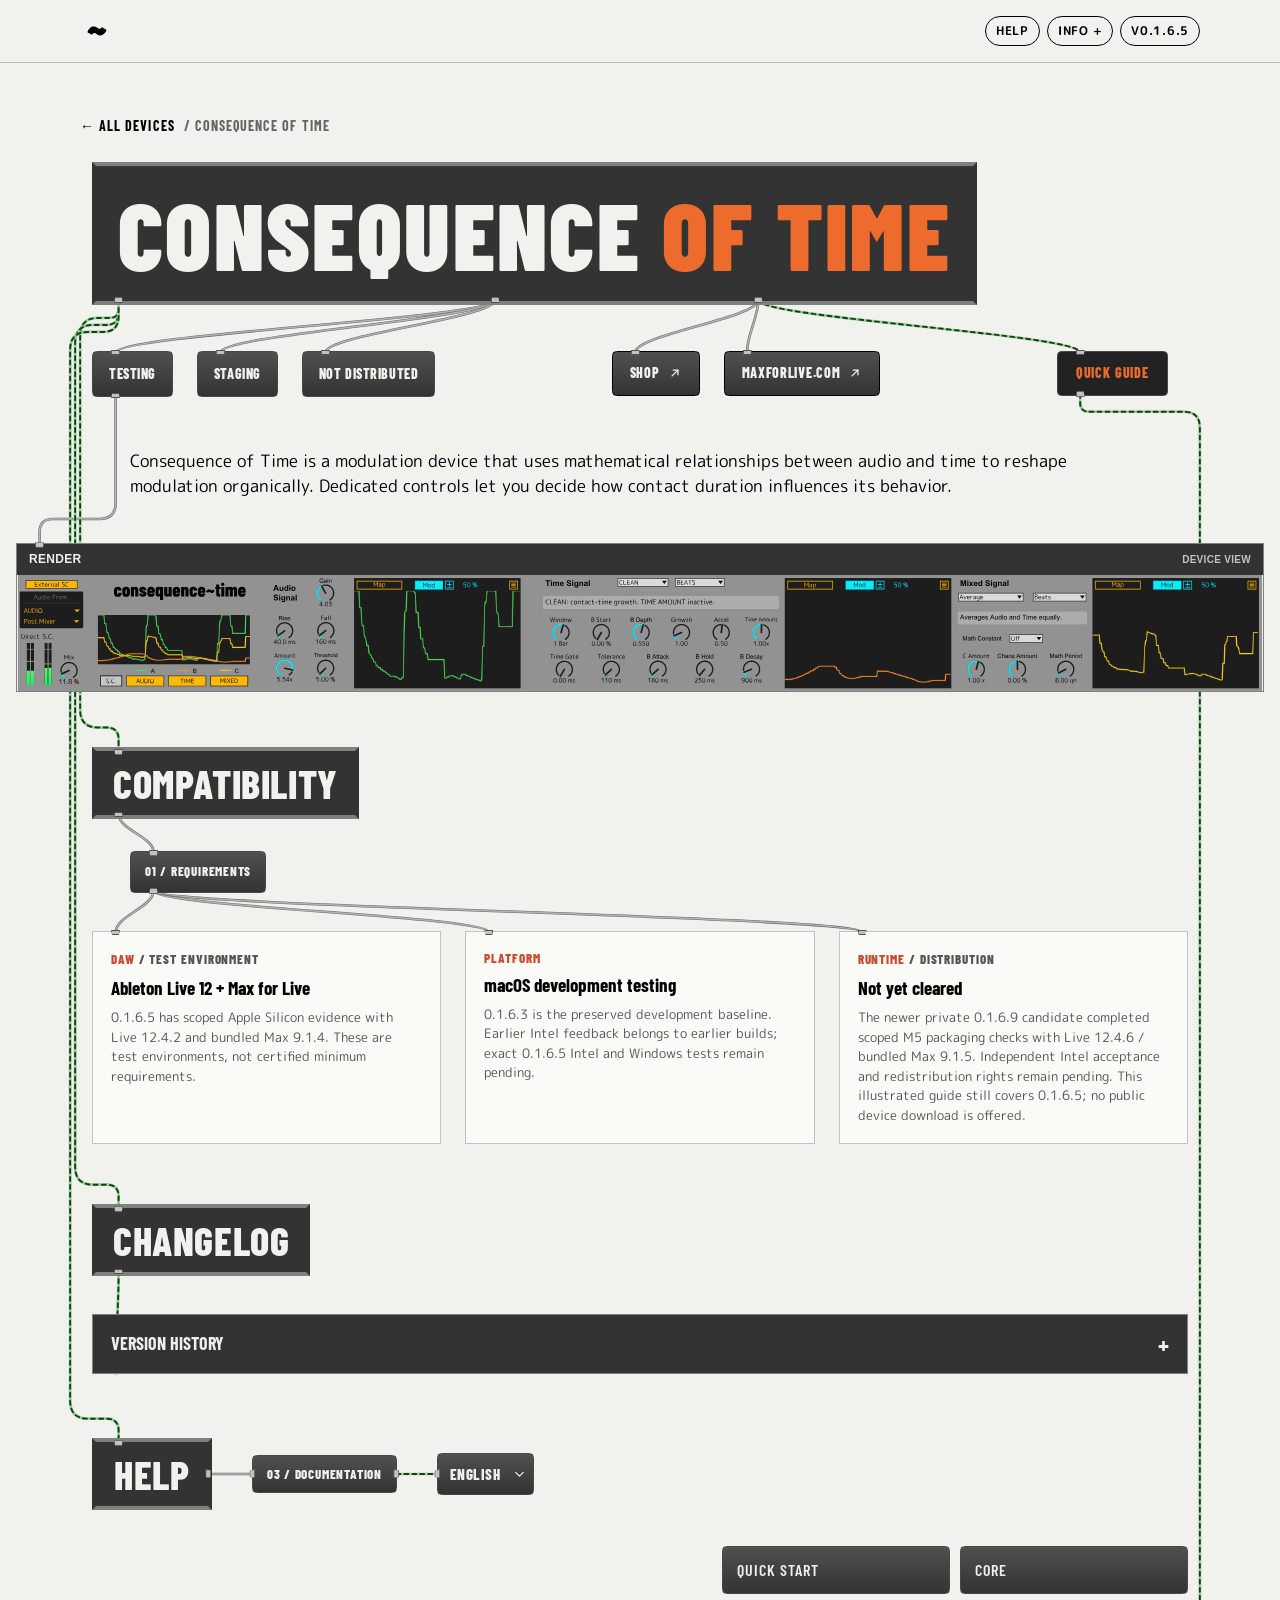
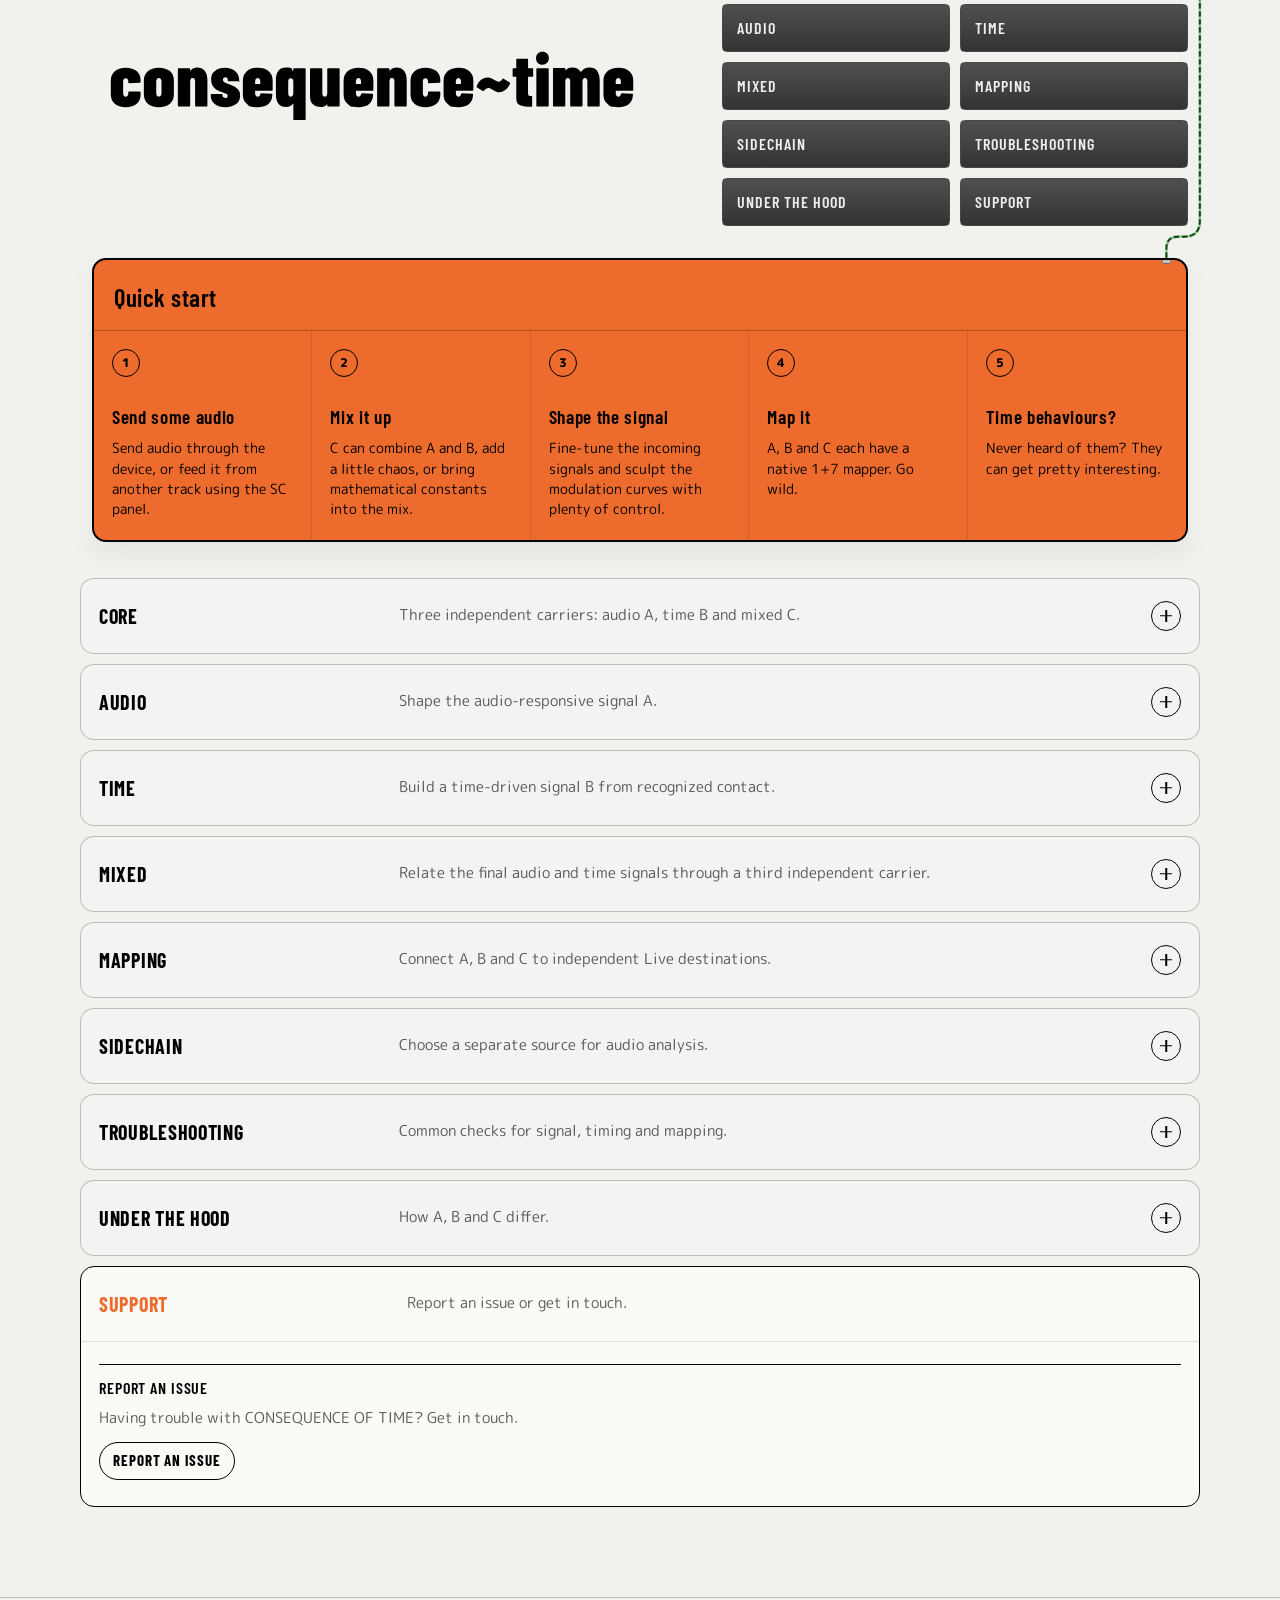
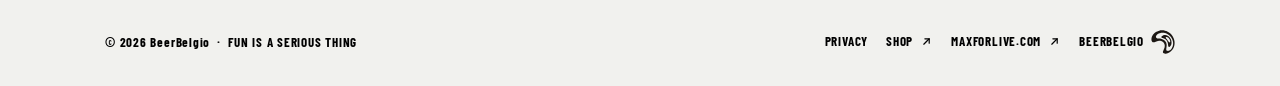
==== commit dd081c1f: "Add files via upload" ====
--- a/consequence-of-time/index.html
+++ b/consequence-of-time/index.html
@@ -822,7 +822,7 @@
 .device-cover-copy h2.device-one-line {font-size:clamp(20px,4.7vw,78px)!important;line-height:1!important;letter-spacing:-.006em!important;white-space:nowrap!important;}
 @media(max-width:400px) { .device-cover-copy h2.device-one-line {font-size:clamp(19px,5vw,27px)!important;} }
 </style><link rel="stylesheet" href="../assets/css/max-components.css?v=46a16dac37">
-<link rel="stylesheet" href="../assets/css/max-style.css?v=e1f5fd86b0"><script defer src="../assets/js/max-cords.js?v=ae103d219a"></script><script defer src="../assets/js/max-home.js?v=fde472b5ad"></script><script defer src="help/help-manifest.js?v=8a6db808c4"></script><script defer src="../assets/js/device-docs.js?v=5fd010e21a"></script><meta name="description" content="Guide to CONSEQUENCE OF TIME: audio, time and mixed modulation signals in Ableton Live. Learn the controls, behaviours, mapping and sidechain."><link rel="canonical" href="https://beerbelgio.github.io/b4-m4l/consequence-of-time/"><meta property="og:type" content="website"><meta property="og:site_name" content="B4~M4L"><meta property="og:title" content="CONSEQUENCE OF TIME — Guide and support | B4~M4L"><meta property="og:description" content="Guide to CONSEQUENCE OF TIME: audio, time and mixed modulation signals in Ableton Live. Learn the controls, behaviours, mapping and sidechain."><meta property="og:url" content="https://beerbelgio.github.io/b4-m4l/consequence-of-time/"><meta name="twitter:card" content="summary"></head><body class="cot-page">
+<link rel="stylesheet" href="../assets/css/max-style.css?v=e1f5fd86b0"><script defer src="../assets/js/max-cords.js?v=ae103d219a"></script><script defer src="../assets/js/max-home.js?v=fde472b5ad"></script><script defer src="help/help-manifest.js?v=7f437e1aa2"></script><script defer src="../assets/js/device-docs.js?v=5fd010e21a"></script><meta name="description" content="Guide to CONSEQUENCE OF TIME: audio, time and mixed modulation signals in Ableton Live. Learn the controls, behaviours, mapping and sidechain."><link rel="canonical" href="https://beerbelgio.github.io/b4-m4l/consequence-of-time/"><meta property="og:type" content="website"><meta property="og:site_name" content="B4~M4L"><meta property="og:title" content="CONSEQUENCE OF TIME — Guide and support | B4~M4L"><meta property="og:description" content="Guide to CONSEQUENCE OF TIME: audio, time and mixed modulation signals in Ableton Live. Learn the controls, behaviours, mapping and sidechain."><meta property="og:url" content="https://beerbelgio.github.io/b4-m4l/consequence-of-time/"><meta name="twitter:card" content="summary"></head><body class="cot-page">
 <header class="topbar">
 <div class="topbar-inner">
 <a aria-label="B4M4L home" class="brand" href="../index.html">
@@ -845,8 +845,8 @@
 <a class="mini-button nav-help-button" href="#help">HELP</a><button aria-pressed="false" class="mini-button" id="info-toggle" type="button">INFO +</button><span class="chip" data-cot-build>v0.1.6.5</span></div></div></header>
 <main><div class="site-breadcrumb"><a href="../index.html">← ALL DEVICES</a><span> / CONSEQUENCE OF TIME</span></div>
 <div class="max-device-overview" data-patch-graph><section aria-label="Consequence of Time overview" class="device-cover"><div class="device-cover-copy"><div class="max-newobj max-device-title"><h1 data-device-title="" aria-label="CONSEQUENCE OF TIME" class="device-one-line"><span>CONSEQUENCE</span> <em>OF TIME</em></h1><span class="max-port outlet" data-port="title-state" aria-hidden="true" style="--port-x:45%"></span><span class="max-port outlet" data-port="title-actions" aria-hidden="true" style="--port-x:75%"></span><span class="max-port outlet" data-port="title-sections" aria-hidden="true" style="--port-x:18px"></span></div><div class="device-release-row"><div class="device-states" aria-label="Development status"><span class="preview-state max-message"><span class="max-port inlet" data-port="state-in" aria-hidden="true"></span><span class="max-port outlet" data-port="state-out" aria-hidden="true"></span>TESTING</span><span class="preview-state max-message"><span class="max-port inlet" data-port="staging-in" aria-hidden="true"></span>STAGING</span><span class="preview-state max-message"><span class="max-port inlet" data-port="distribution-in" aria-hidden="true"></span>NOT DISTRIBUTED</span></div><div class="device-actions"><a class="max-message" href="https://ko-fi.com/beerbelgio" rel="noopener noreferrer" target="_blank"><span class="max-port inlet" data-port="action-1" aria-hidden="true"></span>SHOP <span aria-hidden="true" class="link-arrow"><svg fill="none" stroke="currentColor" stroke-linecap="round" stroke-linejoin="round" stroke-width="2.2" viewbox="0 0 24 24" xmlns="http://www.w3.org/2000/svg"><path d="M7 17 17 7"></path><path d="M9 7h8v8"></path></svg></span></a><a class="max-message" href="https://maxforlive.com/profile/user/BeerBelgio" rel="noopener noreferrer" target="_blank"><span class="max-port inlet" data-port="action-2" aria-hidden="true"></span>MAXFORLIVE.COM <span aria-hidden="true" class="link-arrow"><svg fill="none" stroke="currentColor" stroke-linecap="round" stroke-linejoin="round" stroke-width="2.2" viewbox="0 0 24 24" xmlns="http://www.w3.org/2000/svg"><path d="M7 17 17 7"></path><path d="M9 7h8v8"></path></svg></span></a></div><a class="max-message max-quick-guide nav-link" href="#quick-start"><span class="max-port inlet" data-port="quick-guide-in" aria-hidden="true"></span>QUICK GUIDE<span class="max-port outlet" data-port="quick-guide-out" aria-hidden="true"></span></a></div><p>Consequence of Time is a modulation device that uses mathematical relationships between audio and time to reshape modulation organically. Dedicated controls let you decide how contact duration influences its behavior.</p></div><div class="max-render"><span class="max-port inlet" data-port="render-in" aria-hidden="true"></span><div class="max-window-title">RENDER <span>DEVICE VIEW</span></div><div aria-label="Consequence of Time full interface" class="device-cover-art max-render-content cot-render"><a href="../assets/device-illustrations/cot/total.svg" target="_blank" rel="noopener" aria-label="Open the full Consequence of Time interface SVG"><img width="1860" height="173" alt="Consequence of Time: sidechain, MAIN, Audio, Time and Mixed panels" src="../assets/device-illustrations/cot/total.svg"></a></div></div></section>
-<section aria-labelledby="compatibility-heading" class="public-section"><div class="public-section-header"><span class="site-kicker max-message"><span class="max-port inlet" data-port="compat-number" aria-hidden="true"></span>01 / REQUIREMENTS<span class="max-port outlet" data-port="requirements-out" aria-hidden="true"></span></span><h2 class="max-newobj" id="compatibility-heading"><span class="max-port inlet" data-port="compat-in" aria-hidden="true"></span>COMPATIBILITY<span class="max-port outlet" data-port="compat-out" aria-hidden="true"></span></h2></div><div class="compat-grid"><div class="max-compat-card"><span class="max-port inlet" data-port="compat-1" aria-hidden="true"></span><span>DAW <small class="compat-evidence-label">/ TEST ENVIRONMENT</small></span><strong>Ableton Live 12 + Max for Live</strong><small>0.1.6.5 has scoped Apple Silicon evidence with Live 12.4.2 and bundled Max 9.1.4. These are test environments, not certified minimum requirements.</small></div><div class="max-compat-card"><span class="max-port inlet" data-port="compat-2" aria-hidden="true"></span><span>PLATFORM</span><strong>macOS development testing</strong><small>0.1.6.3 is the preserved development baseline. Earlier Intel feedback belongs to earlier builds; exact 0.1.6.5 Intel and Windows tests remain pending.</small></div><div class="max-compat-card"><span class="max-port inlet" data-port="compat-3" aria-hidden="true"></span><span>RUNTIME <small class="compat-evidence-label">/ DISTRIBUTION</small></span><strong>Not yet cleared</strong><small>Standalone portability and permission to redistribute stock mapping, embedded sidechain and associated resources remain unresolved. No public release or device download is offered.</small></div></div></section>
-<section aria-labelledby="changes-heading" class="public-section"><div class="public-section-header"><h2 class="max-newobj" id="changes-heading"><span class="max-port inlet" data-port="changes-in" aria-hidden="true"></span>CHANGELOG<span class="max-port outlet" data-port="changes-out" aria-hidden="true"></span></h2></div><details class="public-accordion max-release-window"><span class="max-port inlet" data-port="releases-in" aria-hidden="true"></span><summary><span>VERSION HISTORY</span><span aria-hidden="true" class="public-toggle">+</span></summary><div class="public-accordion-body"><p>Device development history, including testing milestones. These entries do not indicate public distribution. The guide covers 0.1.6.5.</p><ol class="device-history"><li><h3>0.1.6.9 — Development experiment — validation incomplete</h3><p class="history-date"><time datetime="2026-10-21">2026-10-21</time> · development milestone</p><ul><li>Explored runtime packaging and component resolution. Validation is incomplete; this milestone does not extend the guide coverage beyond 0.1.6.5.</li></ul></li><li><h3>0.1.6.8 — Runtime maintenance</h3><p class="history-date"><time datetime="2026-10-20">2026-10-20</time> · development milestone</p><ul><li>Reorganized resolution of the device’s own runtime files while preserving the frozen musical engines and interface.</li></ul></li><li><h3>0.1.6.7 — Runtime organization experiment</h3><p class="history-date"><time datetime="2026-10-20">2026-10-20</time> · development milestone</p><ul><li>Reorganized runtime materials; validation remained blocked and further preparation followed.</li></ul></li><li><h3>0.1.6.6 — HELP and packaging</h3><p class="history-date"><time datetime="2026-10-20">2026-10-20</time> · development milestone</p><ul><li>Changed the HELP destination to the device-specific online guide and prepared the private testing folder without changing musical behaviour.</li></ul></li><li><h3>0.1.6.5 — Approved interface and code freeze</h3><p class="history-date"><time datetime="2026-10-20">2026-10-20</time> · development milestone</p><ul><li>Consolidated the approved Core and panel layout, including HELP placement. This is the version covered by the current illustrated guide.</li><li>The known Remote-unmapping limitation after recall was retained; no universal mapping fix or distribution approval is implied.</li></ul></li><li><h3>0.1.6.4 — HELP and testing preparation</h3><p class="history-date"><time datetime="2026-10-19">2026-10-19</time> · development milestone</p><ul><li>Added and refined the native HELP entry and delivery-folder preparation. The earlier temporary HELP destination was subsequently replaced in 0.1.6.6.</li></ul></li><li><h3>0.1.6.3 — Interface alignment</h3><p class="history-date"><time datetime="2026-10-16">2026-10-16</time> · development milestone</p><ul><li>Refined Audio/Time alignment, the compact Core and panel geometry. Reduced redundant display updates without changing the modulation engines.</li><li>Remote unmapping after recall remained a known limitation in the tested configuration.</li></ul></li><li><h3>0.1.6.2 — Panel layout</h3><p class="history-date"><time datetime="2026-10-16">2026-10-16</time> · development milestone</p><ul><li>Compacted Audio and Time controls and aligned the MIXED panel, preserving parameter identities and engine behaviour.</li></ul></li><li><h3>0.1.6.1 — MIXED activity refinement</h3><p class="history-date"><time datetime="2026-10-16">2026-10-16</time> · development milestone</p><ul><li>Compacted MIXED and refined its low-level activity response. Added a three-signal Core legend and clarified Math Period.</li></ul></li><li><h3>0.1.6.0 — MIXED integration</h3><p class="history-date"><time datetime="2026-10-15">2026-10-15</time> · development milestone</p><ul><li>Added independent mixed signal C, nine Combine modes and a third mapping panel, while retaining audio A and time B.</li></ul></li><li><h3>0.1.5.2 — Native display and mapping identity</h3><p class="history-date"><time datetime="2026-10-15">2026-10-15</time> · development milestone</p><ul><li>Refined native scopes, theme behaviour and Audio controls. Stabilized mapping parameter metadata; selected recall tests improved in the tested configuration.</li></ul></li><li><h3>0.1.5.1 — Contact timing and interface</h3><p class="history-date"><time datetime="2026-10-14">2026-10-14</time> · development milestone</p><ul><li>Added the consecutive-contact time gate, extended Accel and refined the sidechain and panel arrangement.</li><li>Remote mode recall still required follow-up at this milestone.</li></ul></li><li><h3>0.1.5.0 — Compact two-signal Core</h3><p class="history-date"><time datetime="2026-10-14">2026-10-14</time> · development milestone</p><ul><li>Introduced the compact Core with separate A/B traces and independent Audio/Time panels. Extended negative Accel behaviour.</li></ul></li><li><h3>0.1.4.3 — Native connections and layout</h3><p class="history-date"><time datetime="2026-10-13">2026-10-13</time> · development milestone</p><ul><li>Aligned the compact Core and controller, restored native patch connections and retained independent A/B output scopes.</li></ul></li><li><h3>0.1.4.2 — Interface refinement</h3><p class="history-date"><time datetime="2026-10-13">2026-10-13</time> · development milestone</p><ul><li>Preserved manual Presentation refinements as the next development reference; mapping still needed follow-up.</li></ul></li><li><h3>0.1.4.1 — Native integration</h3><p class="history-date"><time datetime="2026-10-13">2026-10-13</time> · development milestone</p><ul><li>Restored mapping and signal connections, independent panels, separate BEATS/TIME values and a 5 ms time-engine minimum.</li></ul></li><li><h3>0.1.4 — Native interface prototype</h3><p class="history-date"><time datetime="2026-10-12">2026-10-12</time> · development milestone</p><ul><li>Introduced native mapping panes, sidechain controls and independent A/B scopes; prepared Intel compatibility checks.</li></ul></li></ol></div></details></section>
+<section aria-labelledby="compatibility-heading" class="public-section"><div class="public-section-header"><span class="site-kicker max-message"><span class="max-port inlet" data-port="compat-number" aria-hidden="true"></span>01 / REQUIREMENTS<span class="max-port outlet" data-port="requirements-out" aria-hidden="true"></span></span><h2 class="max-newobj" id="compatibility-heading"><span class="max-port inlet" data-port="compat-in" aria-hidden="true"></span>COMPATIBILITY<span class="max-port outlet" data-port="compat-out" aria-hidden="true"></span></h2></div><div class="compat-grid"><div class="max-compat-card"><span class="max-port inlet" data-port="compat-1" aria-hidden="true"></span><span>DAW <small class="compat-evidence-label">/ TEST ENVIRONMENT</small></span><strong>Ableton Live 12 + Max for Live</strong><small>0.1.6.5 has scoped Apple Silicon evidence with Live 12.4.2 and bundled Max 9.1.4. These are test environments, not certified minimum requirements.</small></div><div class="max-compat-card"><span class="max-port inlet" data-port="compat-2" aria-hidden="true"></span><span>PLATFORM</span><strong>macOS development testing</strong><small>0.1.6.3 is the preserved development baseline. Earlier Intel feedback belongs to earlier builds; exact 0.1.6.5 Intel and Windows tests remain pending.</small></div><div class="max-compat-card"><span class="max-port inlet" data-port="compat-3" aria-hidden="true"></span><span>RUNTIME <small class="compat-evidence-label">/ DISTRIBUTION</small></span><strong>Not yet cleared</strong><small>The newer private 0.1.6.9 candidate completed scoped M5 packaging checks with Live 12.4.6 / bundled Max 9.1.5. Independent Intel acceptance and redistribution rights remain pending. This illustrated guide still covers 0.1.6.5; no public device download is offered.</small></div></div></section>
+<section aria-labelledby="changes-heading" class="public-section"><div class="public-section-header"><h2 class="max-newobj" id="changes-heading"><span class="max-port inlet" data-port="changes-in" aria-hidden="true"></span>CHANGELOG<span class="max-port outlet" data-port="changes-out" aria-hidden="true"></span></h2></div><details class="public-accordion max-release-window"><span class="max-port inlet" data-port="releases-in" aria-hidden="true"></span><summary><span>VERSION HISTORY</span><span aria-hidden="true" class="public-toggle">+</span></summary><div class="public-accordion-body"><p>Device development history, including testing milestones. These entries do not indicate public distribution. The guide covers 0.1.6.5.</p><p>The illustrated guide covers 0.1.6.5. A newer private 0.1.6.9 packaging candidate completed scoped Apple M5 checks on 22 October 2026; independent Intel testing, redistribution clearance and alignment of that candidate with this guide remain pending. Development progress does not make the device available for download.</p><ol class="device-history"><li><h3>0.1.6.9 — Private packaging milestones</h3><p class="history-date"><time datetime="2026-10-22">2026-10-22</time> · development milestone</p><ul><li>Private development and testing only; not a public release. The illustrated guide remains on 0.1.6.5.</li></ul><ol><li><h4>Scoped M5 packaging checks completed</h4><p class="history-date"><time datetime="2026-10-22">2026-10-22</time> · development milestone</p><ul><li>Consolidated a complete-folder private testing candidate without changing the frozen musical engines or interface.</li><li>Scoped checks on M5 with Live 12.4.6 / bundled Max 9.1.5 covered loading, A/B Remote, C Mod, sidechain, cold recall, relocation, overlay and HELP launch. Independent Intel acceptance, redistribution clearance and guide alignment remain pending.</li></ul></li><li><h4>Development experiment — validation incomplete</h4><p class="history-date"><time datetime="2026-10-21">2026-10-21</time> · development milestone</p><ul><li>Explored runtime packaging and component resolution. Validation is incomplete; this milestone does not extend the guide coverage beyond 0.1.6.5.</li></ul></li></ol></li><li><h3>0.1.6.8 — Runtime maintenance</h3><p class="history-date"><time datetime="2026-10-20">2026-10-20</time> · development milestone</p><ul><li>Reorganized resolution of the device’s own runtime files while preserving the frozen musical engines and interface.</li></ul></li><li><h3>0.1.6.7 — Runtime organization experiment</h3><p class="history-date"><time datetime="2026-10-20">2026-10-20</time> · development milestone</p><ul><li>Reorganized runtime materials; validation remained blocked and further preparation followed.</li></ul></li><li><h3>0.1.6.6 — HELP and packaging</h3><p class="history-date"><time datetime="2026-10-20">2026-10-20</time> · development milestone</p><ul><li>Changed the HELP destination to the device-specific online guide and prepared the private testing folder without changing musical behaviour.</li></ul></li><li><h3>0.1.6.5 — Approved interface and code freeze</h3><p class="history-date"><time datetime="2026-10-20">2026-10-20</time> · development milestone</p><ul><li>Consolidated the approved Core and panel layout, including HELP placement. This is the version covered by the current illustrated guide.</li><li>The known Remote-unmapping limitation after recall was retained; no universal mapping fix or distribution approval is implied.</li></ul></li><li><h3>0.1.6.4 — HELP and testing preparation</h3><p class="history-date"><time datetime="2026-10-19">2026-10-19</time> · development milestone</p><ul><li>Added and refined the native HELP entry and delivery-folder preparation. The earlier temporary HELP destination was subsequently replaced in 0.1.6.6.</li></ul></li><li><h3>0.1.6.3 — Interface alignment</h3><p class="history-date"><time datetime="2026-10-16">2026-10-16</time> · development milestone</p><ul><li>Refined Audio/Time alignment, the compact Core and panel geometry. Reduced redundant display updates without changing the modulation engines.</li><li>Remote unmapping after recall remained a known limitation in the tested configuration.</li></ul></li><li><h3>0.1.6.2 — Panel layout</h3><p class="history-date"><time datetime="2026-10-16">2026-10-16</time> · development milestone</p><ul><li>Compacted Audio and Time controls and aligned the MIXED panel, preserving parameter identities and engine behaviour.</li></ul></li><li><h3>0.1.6.1 — MIXED activity refinement</h3><p class="history-date"><time datetime="2026-10-16">2026-10-16</time> · development milestone</p><ul><li>Compacted MIXED and refined its low-level activity response. Added a three-signal Core legend and clarified Math Period.</li></ul></li><li><h3>0.1.6.0 — MIXED integration</h3><p class="history-date"><time datetime="2026-10-15">2026-10-15</time> · development milestone</p><ul><li>Added independent mixed signal C, nine Combine modes and a third mapping panel, while retaining audio A and time B.</li></ul></li><li><h3>0.1.5.2 — Native display and mapping identity</h3><p class="history-date"><time datetime="2026-10-15">2026-10-15</time> · development milestone</p><ul><li>Refined native scopes, theme behaviour and Audio controls. Stabilized mapping parameter metadata; selected recall tests improved in the tested configuration.</li></ul></li><li><h3>0.1.5.1 — Contact timing and interface</h3><p class="history-date"><time datetime="2026-10-14">2026-10-14</time> · development milestone</p><ul><li>Added the consecutive-contact time gate, extended Accel and refined the sidechain and panel arrangement.</li><li>Remote mode recall still required follow-up at this milestone.</li></ul></li><li><h3>0.1.5.0 — Compact two-signal Core</h3><p class="history-date"><time datetime="2026-10-14">2026-10-14</time> · development milestone</p><ul><li>Introduced the compact Core with separate A/B traces and independent Audio/Time panels. Extended negative Accel behaviour.</li></ul></li><li><h3>0.1.4.3 — Native connections and layout</h3><p class="history-date"><time datetime="2026-10-13">2026-10-13</time> · development milestone</p><ul><li>Aligned the compact Core and controller, restored native patch connections and retained independent A/B output scopes.</li></ul></li><li><h3>0.1.4.2 — Interface refinement</h3><p class="history-date"><time datetime="2026-10-13">2026-10-13</time> · development milestone</p><ul><li>Preserved manual Presentation refinements as the next development reference; mapping still needed follow-up.</li></ul></li><li><h3>0.1.4.1 — Native integration</h3><p class="history-date"><time datetime="2026-10-13">2026-10-13</time> · development milestone</p><ul><li>Restored mapping and signal connections, independent panels, separate BEATS/TIME values and a 5 ms time-engine minimum.</li></ul></li><li><h3>0.1.4 — Native interface prototype</h3><p class="history-date"><time datetime="2026-10-12">2026-10-12</time> · development milestone</p><ul><li>Introduced native mapping panes, sidechain controls and independent A/B scopes; prepared Intel compatibility checks.</li></ul></li></ol></div></details></section>
 <div class="help-entry" id="help" data-patch-graph><span class="help-entry-left"><span class="site-kicker max-message"><span class="max-port inlet" data-flow-port="in" data-port="help-number-in" aria-hidden="true"></span>03 / DOCUMENTATION<span class="max-port outlet" data-flow-port="out" data-port="help-number-out" aria-hidden="true"></span></span><span class="help-locale-arrow" hidden><svg aria-hidden="true" fill="none" stroke="currentColor" stroke-linecap="round" stroke-linejoin="round" stroke-width="2.2" viewbox="0 0 24 24" xmlns="http://www.w3.org/2000/svg"><path d="M4 12 H20"></path><path d="M14 6 L20 12 L14 18"></path></svg></span><label class="help-language-control max-message"><span class="max-port inlet" data-flow-port="in" data-port="language-in" aria-hidden="true"></span><select aria-label="Manual language" data-b4-language=""><option value="en">English</option><option value="it">Italiano</option><option value="de">Deutsch</option><option value="es">Español</option><option value="fr">Français</option></select><span aria-hidden="true" class="select-chevron"><svg aria-hidden="true" class="locale-chevron" fill="none" stroke="currentColor" stroke-linecap="round" stroke-linejoin="round" stroke-width="2.2" viewbox="0 0 24 24" xmlns="http://www.w3.org/2000/svg"><path d="m5 9 7 7 7-7"></path></svg></span></label></span><h2 class="max-newobj max-help-title"><span class="max-port inlet" data-port="help-title-in" aria-hidden="true"></span>HELP<span class="max-port outlet" data-flow-port="out" data-port="help-title-out" aria-hidden="true"></span></h2><i hidden data-cable data-from="help-title-out" data-to="help-number-in" data-kind="normal" data-route="flow"></i><i hidden data-cable data-from="help-number-out" data-to="language-in" data-kind="jitter" data-route="flow"></i></div><i hidden data-cable data-from="title-state" data-to="state-in" data-kind="normal" data-route=""></i><i hidden data-cable data-from="title-state" data-to="staging-in" data-kind="normal" data-route=""></i><i hidden data-cable data-from="title-state" data-to="distribution-in" data-kind="normal" data-route=""></i><i hidden data-cable data-from="state-out" data-to="render-in" data-kind="normal" data-route="render"></i><i hidden data-cable data-from="title-actions" data-to="action-1" data-kind="normal" data-route=""></i><i hidden data-cable data-from="title-actions" data-to="action-2" data-kind="normal" data-route=""></i><i hidden data-cable data-from="title-sections" data-to="compat-in" data-kind="jitter" data-route="section"></i><i hidden data-cable data-from="title-sections" data-to="changes-in" data-kind="jitter" data-route="section"></i><i hidden data-cable data-from="title-sections" data-to="help-title-in" data-kind="jitter" data-route="section"></i><i hidden data-cable data-from="compat-out" data-to="compat-number" data-kind="normal" data-route=""></i><i hidden data-cable data-from="requirements-out" data-to="compat-1" data-kind="normal" data-route=""></i><i hidden data-cable data-from="requirements-out" data-to="compat-2" data-kind="normal" data-route=""></i><i hidden data-cable data-from="requirements-out" data-to="compat-3" data-kind="normal" data-route=""></i><i hidden data-cable data-from="changes-out" data-to="releases-in" data-kind="jitter" data-route=""></i><i hidden data-cable data-from="title-actions" data-to="quick-guide-in" data-kind="jitter" data-route=""></i><i hidden data-cable data-from="quick-guide-out" data-to="quick-start-in" data-kind="jitter" data-route="guide"></i><section class="hero" data-help-content>
 <div class="hero-copy">
 <img alt="CONSEQUENCE OF TIME" class="hero-device-wordmark" src="../assets/brand/consequence-of-time-wordmark.svg" width="1000" height="200">
@@ -876,4 +876,4 @@
 $$('.nav-link').forEach(a=>a.addEventListener('click',e=>{e.preventDefault();goto(a.getAttribute('href').slice(1))}));window.addEventListener('scroll',dock,{passive:true});window.addEventListener('resize',dock,{passive:true});window.addEventListener('load',()=>{if(location.hash)setTimeout(()=>goto(location.hash.slice(1),false),60)},{once:true});
 const mail=['Hello,','','I am contacting you about CONSEQUENCE OF TIME.','','Device version: 0.1.6.5','','Ableton Live version:','','Max version:','','Operating system / architecture:','','Problem category (signal A/B/C, sidechain, mapping, UI, recall or other):','','Description:','','Steps to reproduce:','','Expected behavior:','','Observed behavior:','','Please review any attachments yourself before sending; no files are collected automatically.'].join('\n');$('#support-email').href='mailto:matteo.sonodgtl@gmail.com?subject='+encodeURIComponent('CONSEQUENCE OF TIME — Support Request')+'&body='+encodeURIComponent(mail);
 updateInfo();dock();})();
-</script><script src="../assets/js/i18n.js?v=f7d858e2c5"></script></body></html>
+</script><script src="../assets/js/i18n.js?v=8aa9ca427e"></script></body></html>
